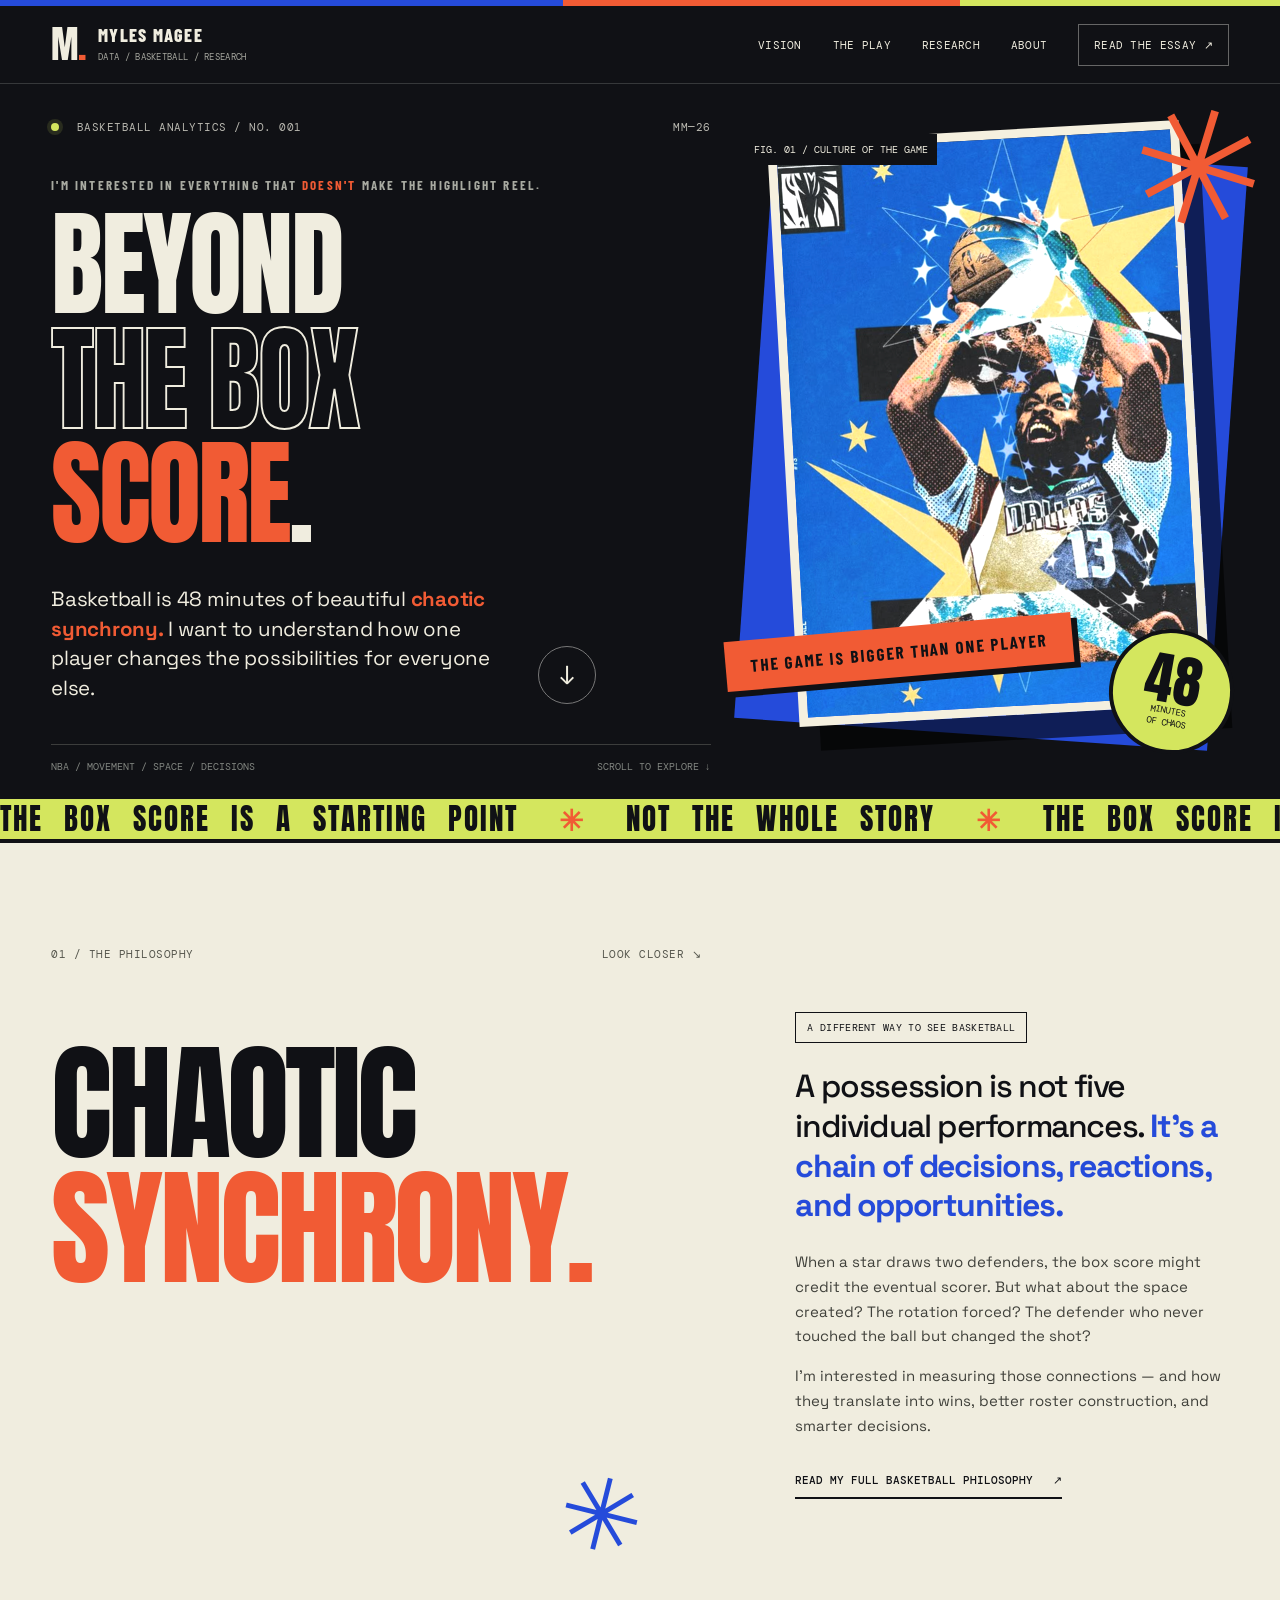
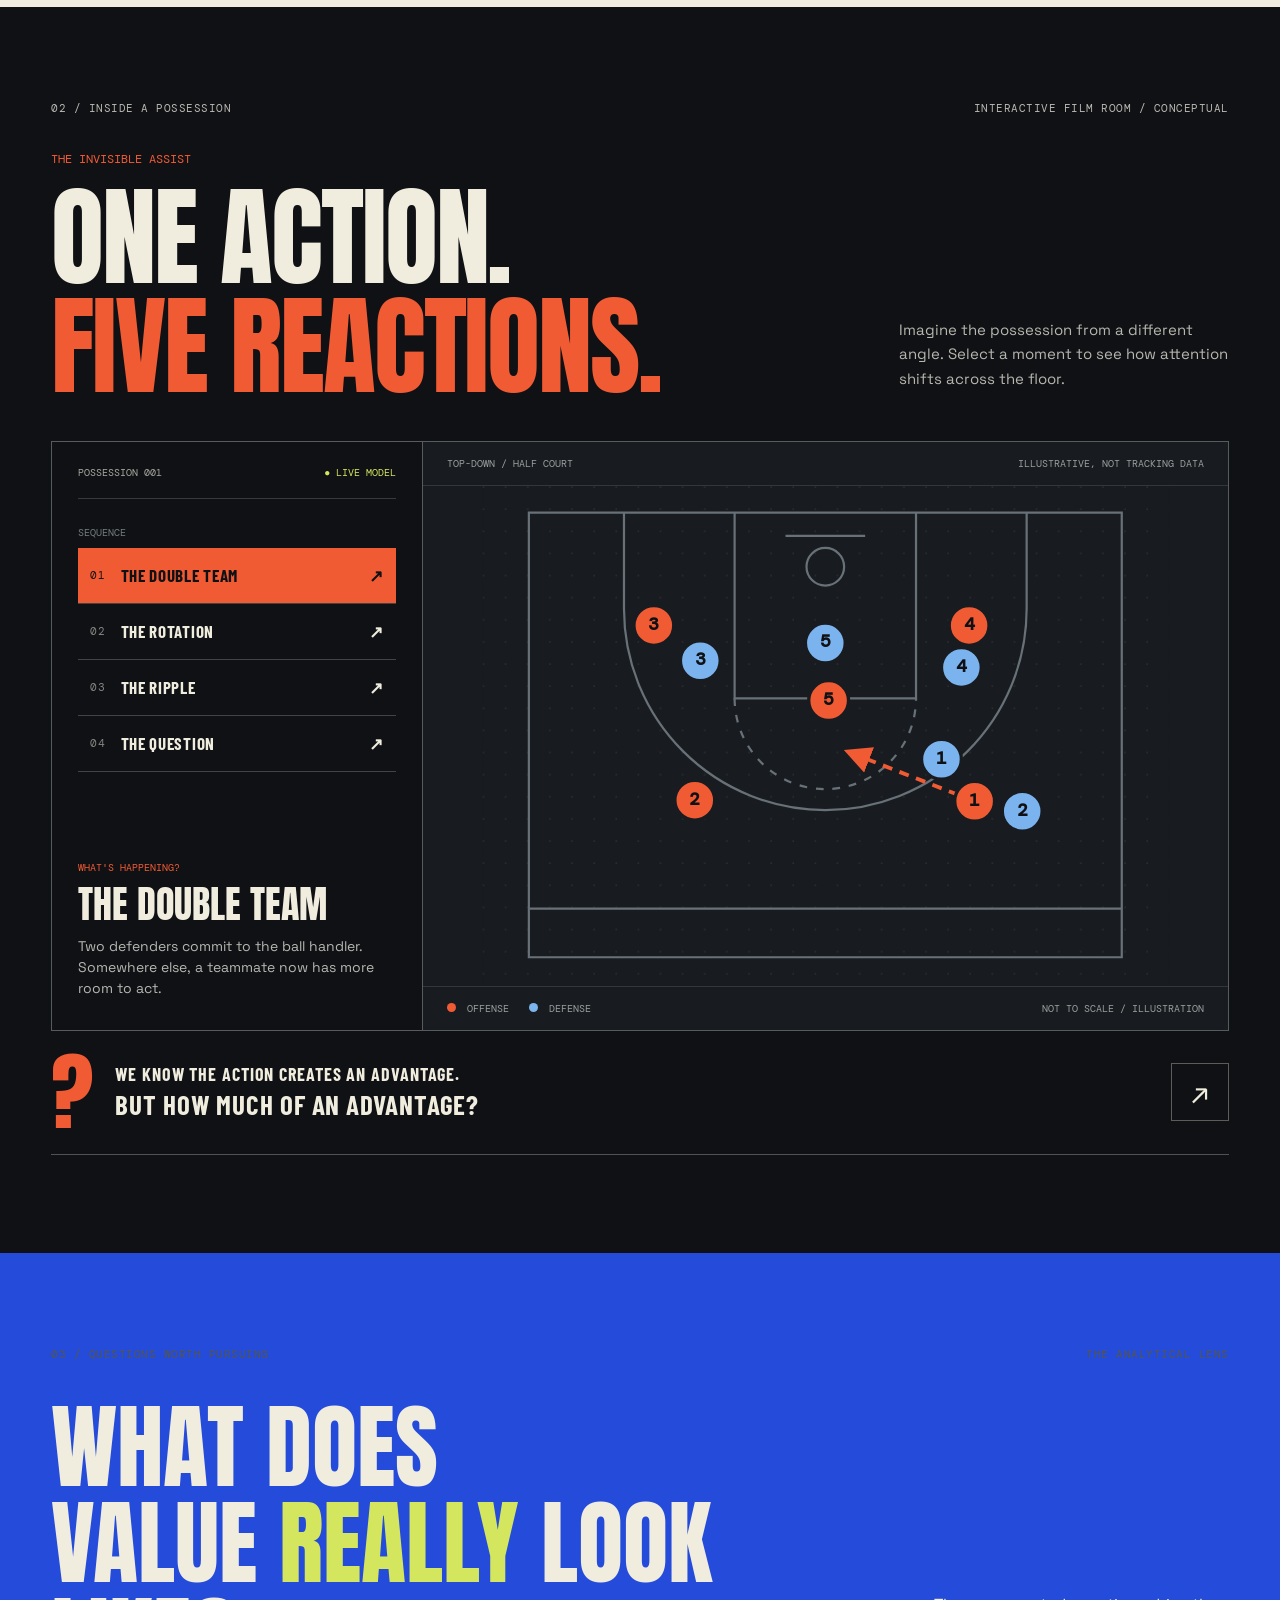
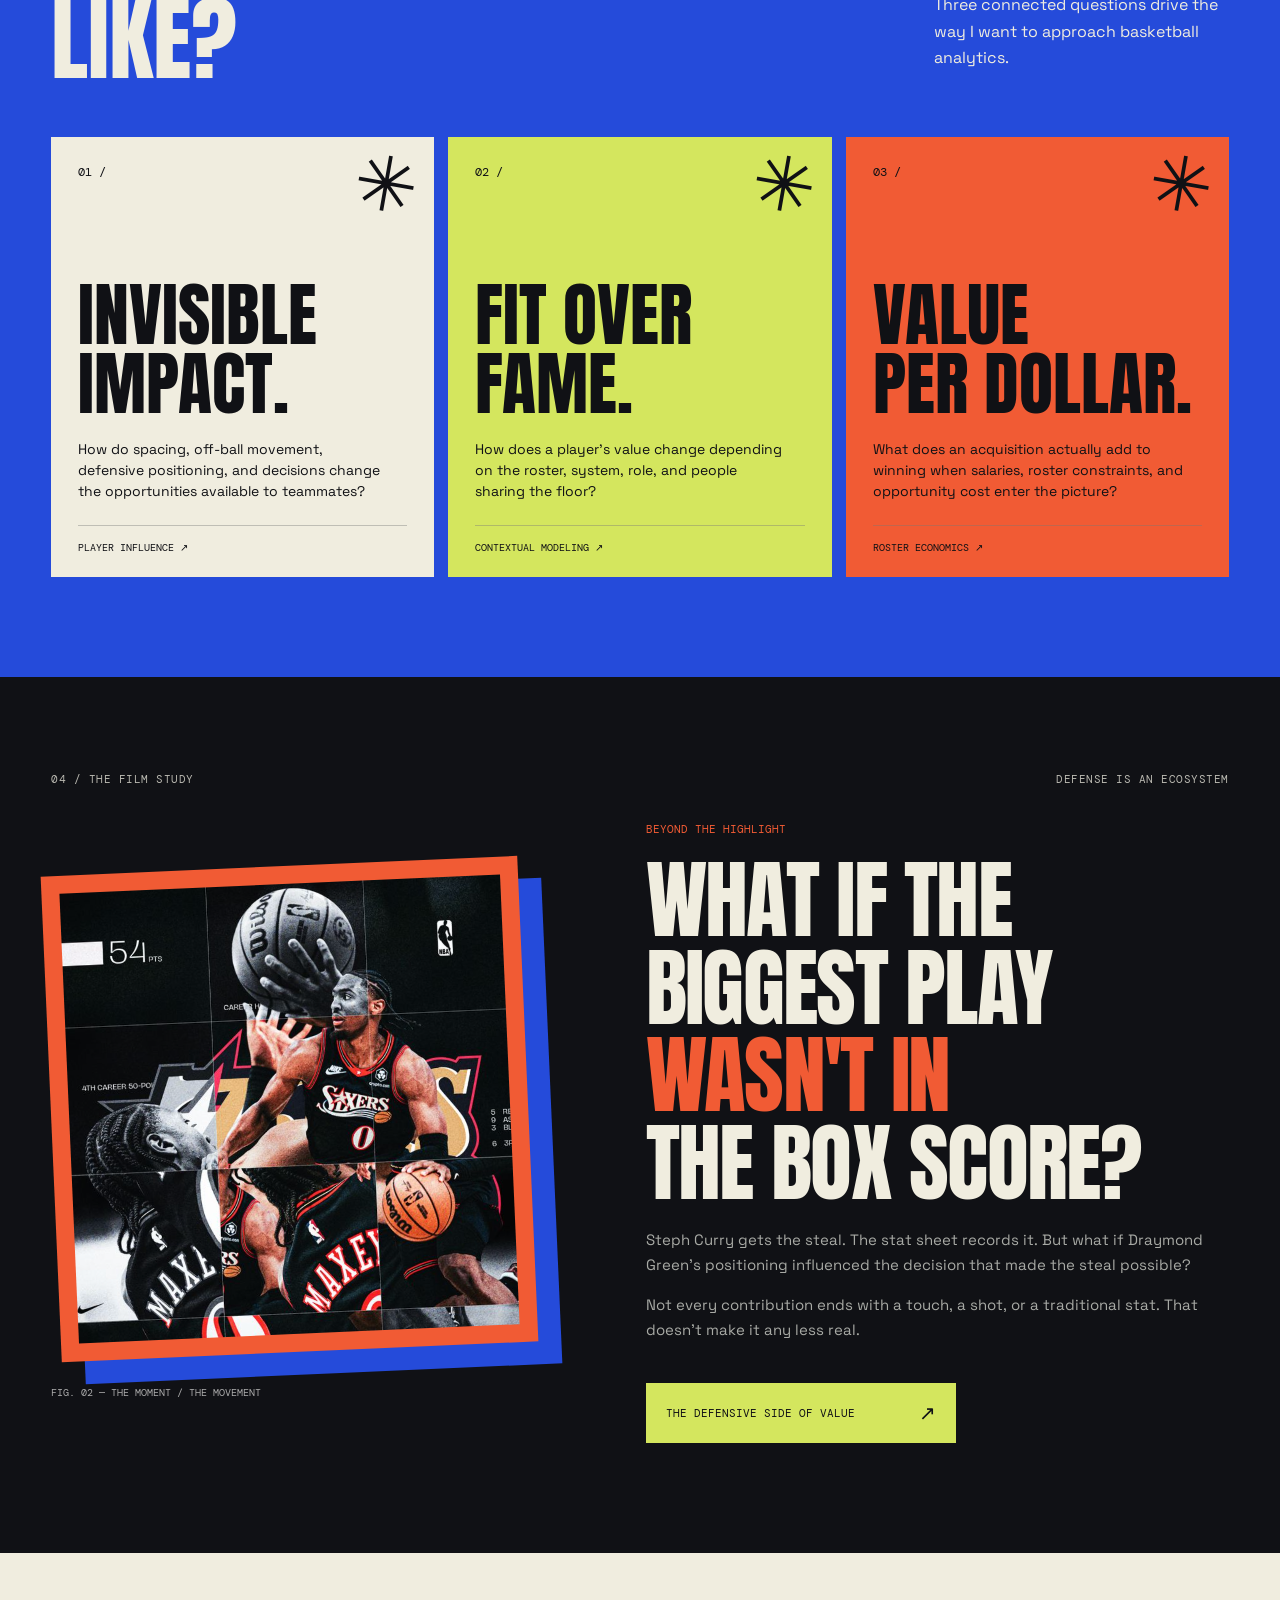
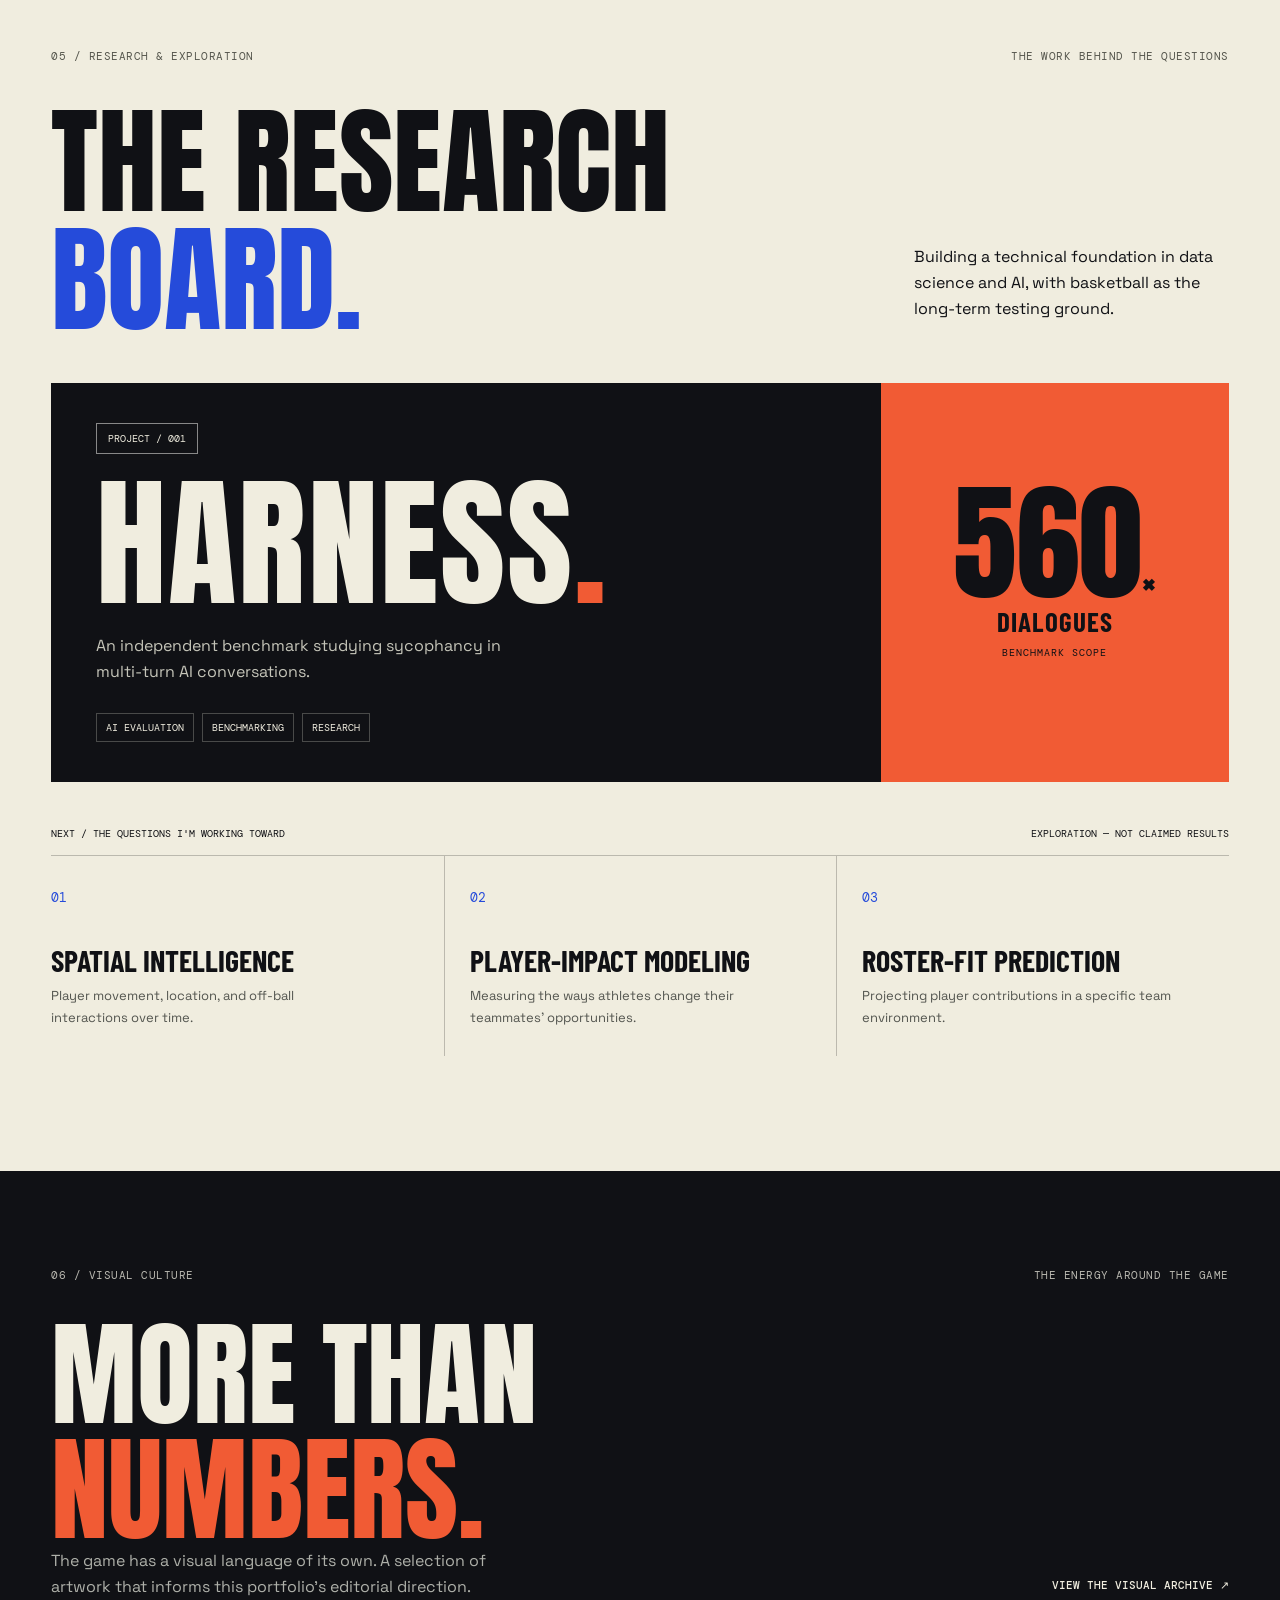
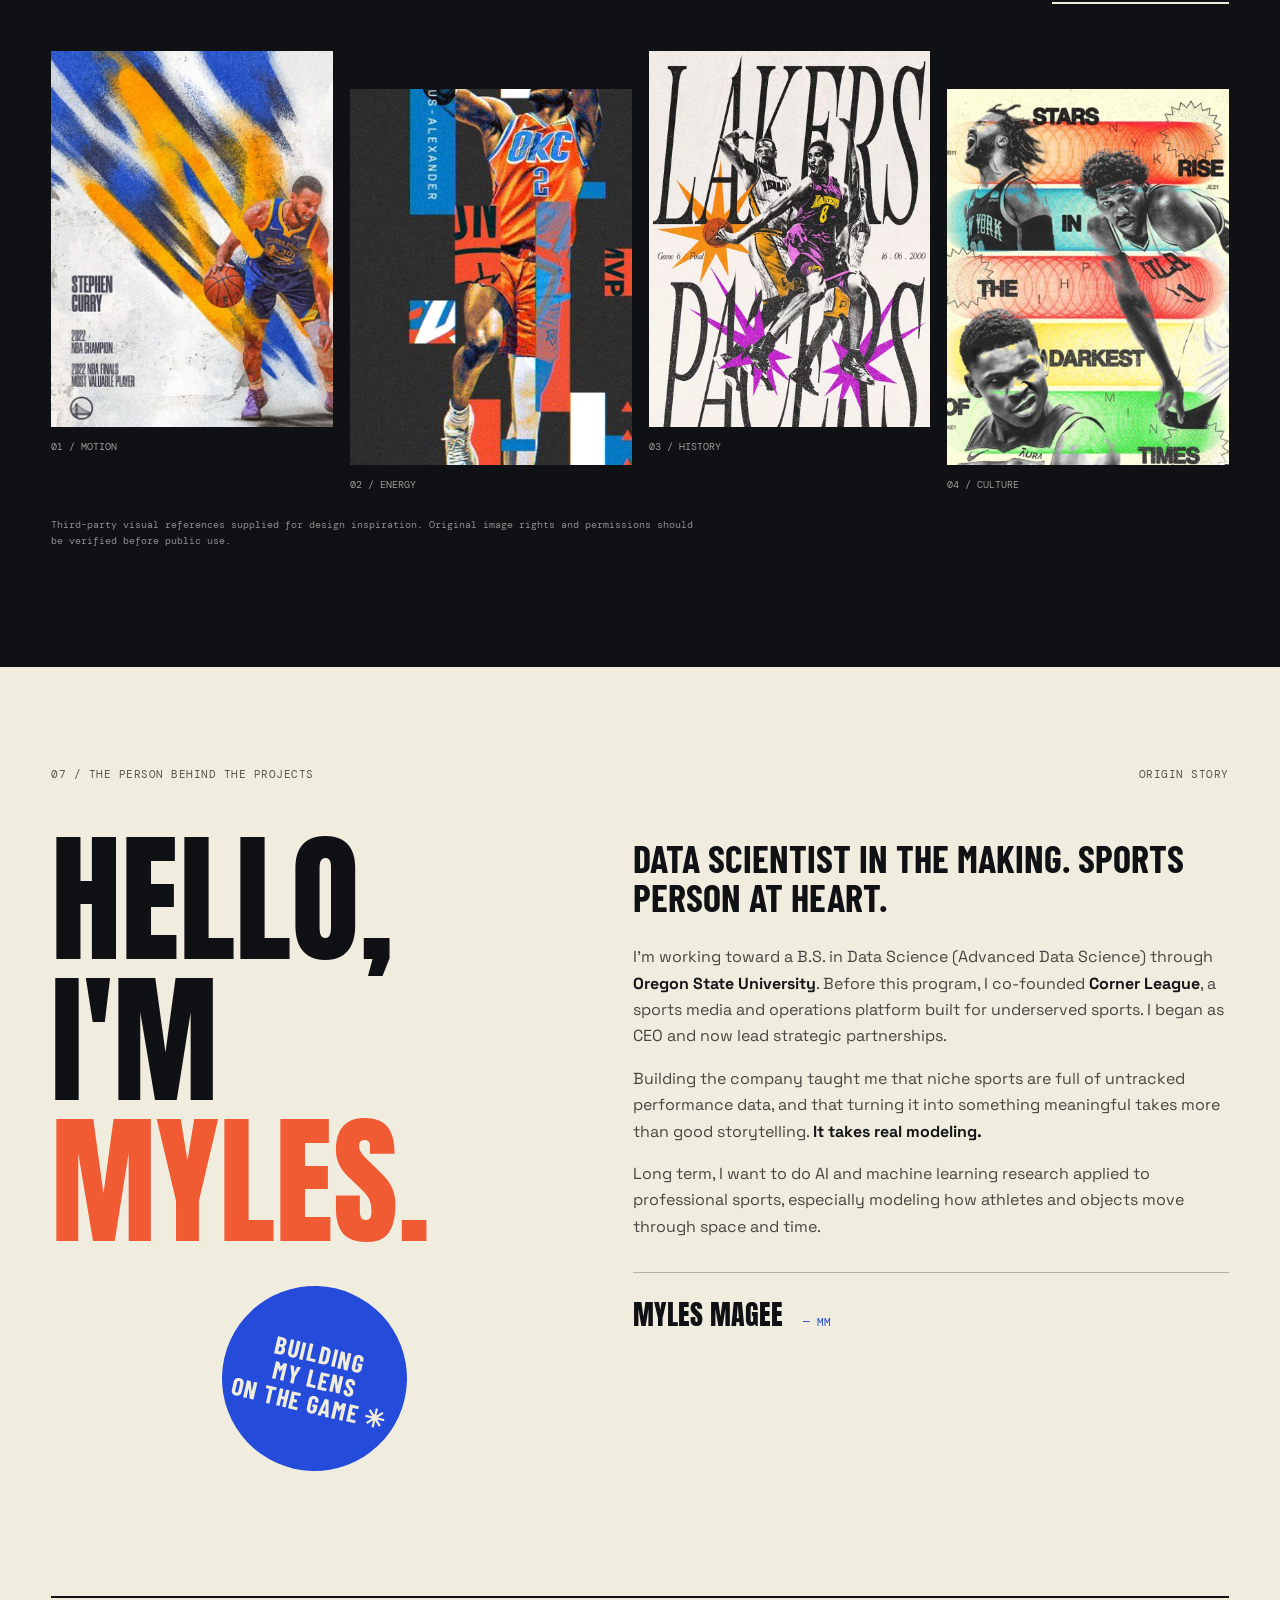
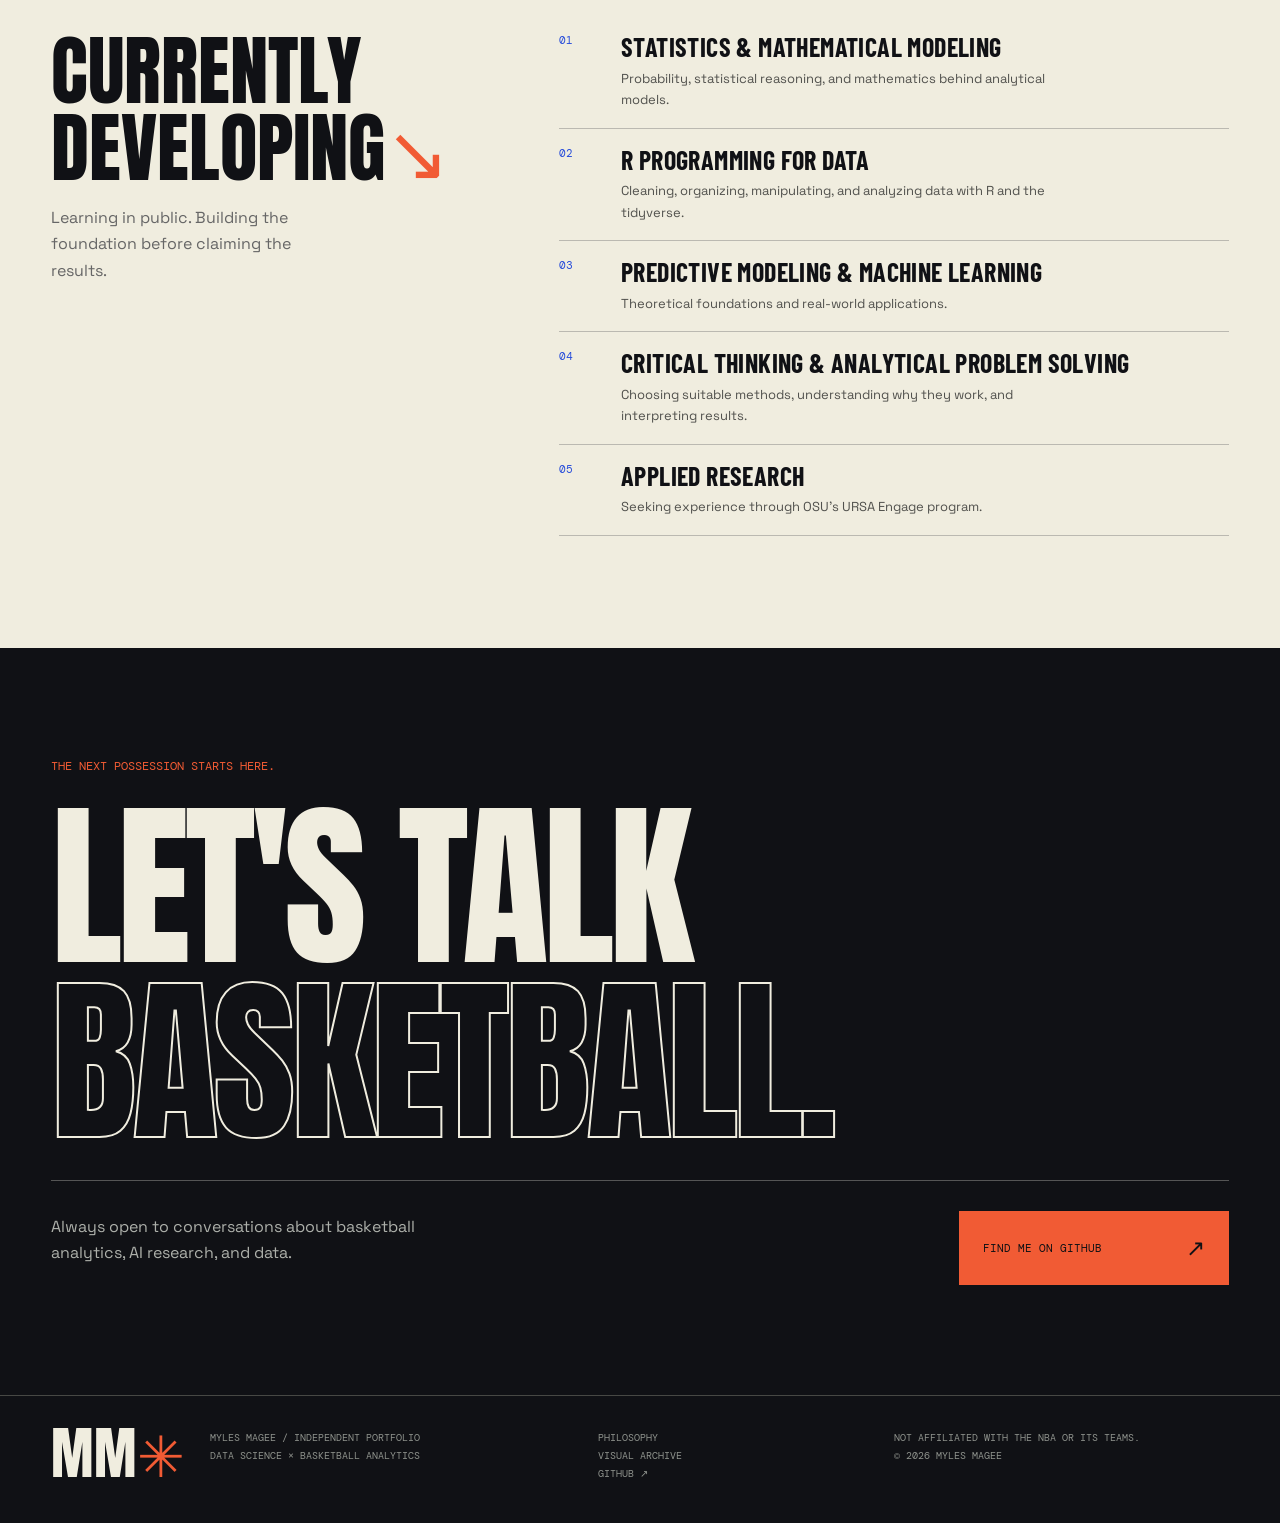
==== index.html @ 2236e8b8 "Launch basketball analytics portfolio" ====
<!doctype html>
<html lang="en">
<head>
  <meta charset="utf-8">
  <meta name="viewport" content="width=device-width,initial-scale=1">
  <meta name="theme-color" content="#101115">
  <meta name="description" content="Myles Magee — data science, basketball analytics, and the invisible value behind the box score. Explore ideas on player influence, spatial modeling, and roster fit.">
  <meta property="og:title" content="Myles Magee | Beyond the Box Score">
  <meta property="og:description" content="48 minutes of beautiful chaotic synchrony. Basketball analytics, AI research, and the value traditional statistics miss.">
  <title>Myles Magee — Beyond the Box Score</title>
  <link rel="icon" href="assets/mark.svg" type="image/svg+xml">
  <link rel="preconnect" href="https://fonts.googleapis.com">
  <link rel="preconnect" href="https://fonts.gstatic.com" crossorigin>
  <link href="https://fonts.googleapis.com/css2?family=Anton&family=Barlow+Condensed:wght@400;500;600;700;800;900&family=DM+Mono:wght@400;500&family=Space+Grotesk:wght@400;500;600;700&display=swap" rel="stylesheet">
  <link rel="stylesheet" href="assets/style.css">
  <script src="assets/site.js" defer></script>
</head>
<body class="page-home">
<a class="skip-link" href="#main">Skip to content</a>
<div class="top-rule"></div>
<header class="site-header" id="top">
  <a class="brand" href="index.html" aria-label="Myles Magee, home"><span class="brand-icon">M<span class="brand-dot">.</span></span><span class="brand-name">MYLES MAGEE<small>DATA / BASKETBALL / RESEARCH</small></span></a>
  <button type="button" class="menu-toggle" aria-label="Open navigation" aria-controls="site-nav" aria-expanded="false"><span></span><span></span></button>
  <nav class="site-nav" id="site-nav" aria-label="Main navigation">
    <a href="#vision">VISION</a><a href="#playbook">THE PLAY</a><a href="#research">RESEARCH</a><a href="#about">ABOUT</a><a class="nav-special" href="philosophy.html">READ THE ESSAY <span aria-hidden="true">↗</span></a>
  </nav>
</header>
<main id="main">
  <section class="hero wrap" aria-labelledby="hero-heading">
    <div class="hero-copy">
      <div class="section-meta hero-meta"><span><span class="pulse-dot"></span> BASKETBALL ANALYTICS / NO. 001</span><span>MM—26</span></div>
      <p class="hero-overline">I'M INTERESTED IN EVERYTHING THAT <strong>DOESN'T</strong> MAKE THE HIGHLIGHT REEL.</p>
      <h1 id="hero-heading"><span>BEYOND</span><span class="outlined">THE BOX</span><span class="color-title">SCORE<span class="heading-dot">.</span></span></h1>
      <div class="hero-bottom"><p>Basketball is 48 minutes of beautiful <em>chaotic synchrony.</em> I want to understand how one player changes the possibilities for everyone else.</p><a class="round-link" href="#vision" aria-label="Explore the philosophy"><span aria-hidden="true">↓</span></a></div>
      <div class="hero-footnote"><span>NBA / MOVEMENT / SPACE / DECISIONS</span><span>SCROLL TO EXPLORE ↓</span></div>
    </div>
    <div class="hero-art" aria-label="Layered, editorial sports imagery">
      <div class="hero-art-back"></div>
      <img class="hero-poster" src="assets/images/mavericks-poster.png" alt="Blue and gold vintage Mavericks basketball artwork featuring a player rising to shoot" fetchpriority="high">
      <div class="hero-image-ribbon">THE GAME IS BIGGER THAN ONE PLAYER</div>
      <div class="hero-art-stamp" aria-hidden="true"><span>48</span><small>MINUTES<br>OF CHAOS</small></div>
      <div class="hero-art-index">FIG. 01 / CULTURE OF THE GAME</div>
    </div>
  </section>
  <div class="marquee" aria-hidden="true"><div class="marquee-inner">THE BOX SCORE IS A STARTING POINT <b>✳</b> NOT THE WHOLE STORY <b>✳</b> THE BOX SCORE IS A STARTING POINT <b>✳</b> NOT THE WHOLE STORY <b>✳</b></div></div>

  <section class="vision-section" id="vision" aria-labelledby="vision-title">
    <div class="wrap vision-grid">
      <div class="vision-lead"><div class="section-meta light-meta"><span>01 / THE PHILOSOPHY</span><span>LOOK CLOSER ↘</span></div>
        <h2 id="vision-title">CHAOTIC<br><span>SYNCHRONY.</span></h2>
        <span class="asterisk" aria-hidden="true">✳</span>
      </div>
      <div class="vision-body"><div class="eyebrow-tag">A DIFFERENT WAY TO SEE BASKETBALL</div>
        <p class="vision-declaration">A possession is not five individual performances. <strong>It's a chain of decisions, reactions, and opportunities.</strong></p>
        <p>When a star draws two defenders, the box score might credit the eventual scorer. But what about the space created? The rotation forced? The defender who never touched the ball but changed the shot?</p>
        <p>I'm interested in measuring those connections — and how they translate into wins, better roster construction, and smarter decisions.</p>
        <a class="text-link" href="philosophy.html">READ MY FULL BASKETBALL PHILOSOPHY <span aria-hidden="true">↗</span></a>
      </div>
    </div>
  </section>

  <section class="lab-section wrap" id="playbook" aria-labelledby="lab-heading">
    <div class="section-meta"><span>02 / INSIDE A POSSESSION</span><span>INTERACTIVE FILM ROOM / CONCEPTUAL</span></div>
    <div class="lab-title-row"><div><div class="small-kicker">THE INVISIBLE ASSIST</div><h2 id="lab-heading">ONE ACTION.<br><span>FIVE REACTIONS.</span></h2></div><p>Imagine the possession from a different angle. Select a moment to see how attention shifts across the floor.</p></div>
    <div class="lab-shell">
      <div class="lab-sidebar">
        <div class="lab-topline"><span>POSSESSION 001</span><span class="live-indicator">● LIVE MODEL</span></div>
        <p class="lab-instruction">SEQUENCE</p>
        <div class="steps" role="group" aria-label="Basketball possession stages">
          <button class="step-button active" type="button" data-step="0" aria-pressed="true"><b>01</b><span>THE DOUBLE TEAM</span><span aria-hidden="true">↗</span></button>
          <button class="step-button" type="button" data-step="1" aria-pressed="false"><b>02</b><span>THE ROTATION</span><span aria-hidden="true">↗</span></button>
          <button class="step-button" type="button" data-step="2" aria-pressed="false"><b>03</b><span>THE RIPPLE</span><span aria-hidden="true">↗</span></button>
          <button class="step-button" type="button" data-step="3" aria-pressed="false"><b>04</b><span>THE QUESTION</span><span aria-hidden="true">↗</span></button>
        </div>
        <div class="lab-readout" aria-live="polite"><small>WHAT'S HAPPENING?</small><h3 id="step-title">THE DOUBLE TEAM</h3><p id="step-description">Two defenders commit to the ball handler. Somewhere else, a teammate now has more room to act.</p></div>
      </div>
      <div class="court-frame"><div class="court-bar"><span>TOP-DOWN / HALF COURT</span><span>ILLUSTRATIVE, NOT TRACKING DATA</span></div>
        <svg id="play-court" viewBox="0 0 620 452" role="img" aria-label="Stylized half-court diagram with five offensive players in orange and five defenders in blue, changing position through the possession">
          <defs><pattern id="courtdots" width="20" height="20" patternUnits="userSpaceOnUse"><circle cx="1" cy="1" r=".7" fill="#7a7b75" opacity=".24"/></pattern><marker id="passarrow" markerWidth="7" markerHeight="7" refX="6" refY="3.5" orient="auto"><path d="M0 0 L7 3.5 L0 7 Z" fill="#f15b34"/></marker></defs>
          <rect x="0" y="0" width="620" height="452" fill="#181c20"/><rect x="0" y="0" width="620" height="452" fill="url(#courtdots)"/>
          <g class="court-lines" fill="none" stroke="#687078" stroke-width="2"><path d="M42 24 H578 V426 H42 Z"/><path d="M228 24 V192 H392 V24"/><path d="M228 192 A82 82 0 0 0 392 192" stroke-dasharray="7 8"/><path d="M128 24 V111 A182 182 0 0 0 492 111 V24"/><circle cx="310" cy="73" r="17"/><path d="M274 45 H346"/><path d="M42 382 H578"/></g>
          <g id="play-paths" fill="none" stroke="#f15b34" stroke-width="3.5" stroke-dasharray="9 7" marker-end="url(#passarrow)"><path id="play-path" d="M445 285 L330 240"/></g>
          <g id="players">
            <g class="player offensive" data-player="o1" transform="translate(445 285)"><circle r="18"/><text>1</text></g>
            <g class="player offensive" data-player="o2" transform="translate(192 284)"><circle r="18"/><text>2</text></g>
            <g class="player offensive" data-player="o3" transform="translate(155 126)"><circle r="18"/><text>3</text></g>
            <g class="player offensive" data-player="o4" transform="translate(440 126)"><circle r="18"/><text>4</text></g>
            <g class="player offensive" data-player="o5" transform="translate(313 194)"><circle r="18"/><text>5</text></g>
            <g class="player defensive" data-player="d1" transform="translate(415 247)"><circle r="18"/><text>1</text></g>
            <g class="player defensive" data-player="d2" transform="translate(488 294)"><circle r="18"/><text>2</text></g>
            <g class="player defensive" data-player="d3" transform="translate(197 158)"><circle r="18"/><text>3</text></g>
            <g class="player defensive" data-player="d4" transform="translate(433 164)"><circle r="18"/><text>4</text></g>
            <g class="player defensive" data-player="d5" transform="translate(310 142)"><circle r="18"/><text>5</text></g>
          </g>
        </svg>
        <div class="court-bottom"><span><i class="legend-offense"></i> OFFENSE</span><span><i class="legend-defense"></i> DEFENSE</span><span class="court-caption">NOT TO SCALE / ILLUSTRATION</span></div>
      </div>
    </div>
    <div class="lab-question"><span class="question-symbol">?</span><p>WE KNOW THE ACTION CREATES AN ADVANTAGE.<br><strong>BUT HOW MUCH OF AN ADVANTAGE?</strong></p><a href="philosophy.html#invisible-assist" aria-label="Read more about the invisible assist">↗</a></div>
  </section>

  <section class="ideas-section" aria-labelledby="ideas-title"><div class="wrap"><div class="section-meta light-meta"><span>03 / QUESTIONS WORTH PURSUING</span><span>THE ANALYTICAL LENS</span></div>
      <div class="ideas-heading"><h2 id="ideas-title">WHAT DOES<br>VALUE <em>REALLY</em> LOOK LIKE?</h2><p>Three connected questions drive the way I want to approach basketball analytics.</p></div>
      <div class="idea-grid">
        <article class="idea-card"><span class="idea-number">01 /</span><div class="idea-star">✳</div><h3>INVISIBLE<br>IMPACT.</h3><p>How do spacing, off-ball movement, defensive positioning, and decisions change the opportunities available to teammates?</p><span class="idea-bottom">PLAYER INFLUENCE ↗</span></article>
        <article class="idea-card"><span class="idea-number">02 /</span><div class="idea-star">✳</div><h3>FIT OVER<br>FAME.</h3><p>How does a player's value change depending on the roster, system, role, and people sharing the floor?</p><span class="idea-bottom">CONTEXTUAL MODELING ↗</span></article>
        <article class="idea-card"><span class="idea-number">03 /</span><div class="idea-star">✳</div><h3>VALUE<br>PER DOLLAR.</h3><p>What does an acquisition actually add to winning when salaries, roster constraints, and opportunity cost enter the picture?</p><span class="idea-bottom">ROSTER ECONOMICS ↗</span></article>
      </div>
    </div>
  </section>

  <section class="feature-section wrap" aria-labelledby="feature-title"><div class="section-meta"><span>04 / THE FILM STUDY</span><span>DEFENSE IS AN ECOSYSTEM</span></div>
    <div class="feature-grid"><div class="feature-art"><div class="feature-img-frame"><img src="assets/images/maxey-collage.png" alt="Graphic sports collage showing a Sixers player across overlapping action frames" loading="lazy"></div><span class="feature-img-caption">FIG. 02 — THE MOMENT / THE MOVEMENT</span></div>
      <div class="feature-copy"><div class="feature-kicker">BEYOND THE HIGHLIGHT</div><h2 id="feature-title">WHAT IF THE<br>BIGGEST PLAY<br><span>WASN'T IN</span><br>THE BOX SCORE?</h2><p>Steph Curry gets the steal. The stat sheet records it. But what if Draymond Green's positioning influenced the decision that made the steal possible?</p><p>Not every contribution ends with a touch, a shot, or a traditional stat. That doesn't make it any less real.</p><a class="button-arrow" href="philosophy.html#defensive-influence">THE DEFENSIVE SIDE OF VALUE <span>↗</span></a></div>
    </div>
  </section>

  <section class="research-section" id="research" aria-labelledby="research-title"><div class="wrap"><div class="section-meta light-meta"><span>05 / RESEARCH & EXPLORATION</span><span>THE WORK BEHIND THE QUESTIONS</span></div>
    <div class="research-head"><h2 id="research-title">THE RESEARCH<br><span>BOARD.</span></h2><p>Building a technical foundation in data science and AI, with basketball as the long-term testing ground.</p></div>
    <article class="research-feature"><div class="research-card-intro"><span class="project-badge">PROJECT / 001</span><h3>HARNESS<span class="big-period">.</span></h3><p>An independent benchmark studying sycophancy in multi-turn AI conversations.</p><div class="research-tags"><span>AI EVALUATION</span><span>BENCHMARKING</span><span>RESEARCH</span></div></div><div class="stat-block"><strong>560<span>×</span></strong><p>DIALOGUES<br><small>BENCHMARK SCOPE</small></p></div></article>
    <div class="research-futures"><div class="futures-head"><span>NEXT / THE QUESTIONS I'M WORKING TOWARD</span><span>EXPLORATION — NOT CLAIMED RESULTS</span></div><div class="future-grid"><div><b>01</b><h3>SPATIAL INTELLIGENCE</h3><p>Player movement, location, and off-ball interactions over time.</p></div><div><b>02</b><h3>PLAYER-IMPACT MODELING</h3><p>Measuring the ways athletes change their teammates' opportunities.</p></div><div><b>03</b><h3>ROSTER-FIT PREDICTION</h3><p>Projecting player contributions in a specific team environment.</p></div></div></div>
  </div></section>

  <section class="culture-section wrap" aria-labelledby="culture-title"><div class="section-meta"><span>06 / VISUAL CULTURE</span><span>THE ENERGY AROUND THE GAME</span></div><div class="culture-heading"><div><h2 id="culture-title">MORE THAN<br><span>NUMBERS.</span></h2><p>The game has a visual language of its own. A selection of artwork that informs this portfolio's editorial direction.</p></div><a class="text-link" href="visuals.html">VIEW THE VISUAL ARCHIVE ↗</a></div>
      <div class="culture-strip"><figure><img src="assets/images/curry-paint.png" alt="Blue and yellow gestural paint basketball art" loading="lazy"><figcaption>01 / MOTION</figcaption></figure><figure><img src="assets/images/shai-geometric.png" alt="Blue and orange geometric basketball artwork with an OKC player" loading="lazy"><figcaption>02 / ENERGY</figcaption></figure><figure><img src="assets/images/lakers-playoffs.png" alt="Layered Lakers playoff imagery with vivid starbursts and bold type" loading="lazy"><figcaption>03 / HISTORY</figcaption></figure><figure><img src="assets/images/stars-rise.png" alt="Basketball editorial collage with three players, neon color strips, and bold type" loading="lazy"><figcaption>04 / CULTURE</figcaption></figure></div>
      <p class="archive-credit">Third-party visual references supplied for design inspiration. Original image rights and permissions should be verified before public use.</p>
  </section>

  <section class="about-section" id="about" aria-labelledby="about-title"><div class="wrap"><div class="section-meta light-meta"><span>07 / THE PERSON BEHIND THE PROJECTS</span><span>ORIGIN STORY</span></div><div class="about-grid"><div class="about-title-block"><h2 id="about-title">HELLO,<br>I'M <span>MYLES.</span></h2><div class="about-sticker">BUILDING<br>MY LENS<br>ON THE GAME ✳</div></div><div class="about-text"><h3>DATA SCIENTIST IN THE MAKING. SPORTS PERSON AT HEART.</h3><p>I'm working toward a B.S. in Data Science (Advanced Data Science) through <strong>Oregon State University</strong>. Before this program, I co-founded <strong>Corner League</strong>, a sports media and operations platform built for underserved sports. I began as CEO and now lead strategic partnerships.</p><p>Building the company taught me that niche sports are full of untracked performance data, and that turning it into something meaningful takes more than good storytelling. <strong>It takes real modeling.</strong></p><p>Long term, I want to do AI and machine learning research applied to professional sports, especially modeling how athletes and objects move through space and time.</p><div class="about-signature">MYLES MAGEE <span>— MM</span></div></div></div>
      <div class="skills-block"><div class="skills-intro"><h3>CURRENTLY<br>DEVELOPING<span>↘</span></h3><p>Learning in public. Building the foundation before claiming the results.</p></div><div class="skills-list"><div><span>01</span><div><h4>STATISTICS & MATHEMATICAL MODELING</h4><p>Probability, statistical reasoning, and mathematics behind analytical models.</p></div></div><div><span>02</span><div><h4>R PROGRAMMING FOR DATA</h4><p>Cleaning, organizing, manipulating, and analyzing data with R and the tidyverse.</p></div></div><div><span>03</span><div><h4>PREDICTIVE MODELING & MACHINE LEARNING</h4><p>Theoretical foundations and real-world applications.</p></div></div><div><span>04</span><div><h4>CRITICAL THINKING & ANALYTICAL PROBLEM SOLVING</h4><p>Choosing suitable methods, understanding why they work, and interpreting results.</p></div></div><div><span>05</span><div><h4>APPLIED RESEARCH</h4><p>Seeking experience through OSU's URSA Engage program.</p></div></div></div></div>
  </div></section>
  <section class="closing-section wrap" aria-labelledby="closing-title"><div class="closing-small">THE NEXT POSSESSION STARTS HERE.</div><h2 id="closing-title">LET'S TALK<br><span>BASKETBALL.</span></h2><div class="closing-row"><p>Always open to conversations about basketball analytics, AI research, and data.</p><a class="closing-cta" href="https://github.com/mylesanalytics" target="_blank" rel="noopener noreferrer">FIND ME ON GITHUB <span aria-hidden="true">↗</span></a></div></section>
</main>
<footer class="site-footer"><div class="wrap footer-grid"><a class="footer-brand" href="#top">MM<span>✳</span></a><div><p>MYLES MAGEE / INDEPENDENT PORTFOLIO</p><p>DATA SCIENCE × BASKETBALL ANALYTICS</p></div><div><a href="philosophy.html">PHILOSOPHY</a><a href="visuals.html">VISUAL ARCHIVE</a><a href="https://github.com/mylesanalytics" target="_blank" rel="noopener noreferrer">GITHUB ↗</a></div><div><p>NOT AFFILIATED WITH THE NBA OR ITS TEAMS.</p><p>© <span data-year>2026</span> MYLES MAGEE</p></div></div></footer>
</body>
</html>
---- assets/style.css ----
:root{--ink:#101115;--paper:#f0eddf;--paper2:#e3e0d3;--orange:#f15b34;--cobalt:#254bda;--lime:#d4e65e;--muted:#aaa99f;--line:#383a3c;--mono:'DM Mono',monospace;--display:'Anton','Impact',sans-serif;--condensed:'Barlow Condensed','Arial Narrow',sans-serif;--body:'Space Grotesk',Arial,sans-serif}
*,*::before,*::after{box-sizing:border-box}html{scroll-behavior:smooth;scroll-padding-top:95px}body{margin:0;background:var(--ink);color:var(--paper);font-family:var(--body);-webkit-font-smoothing:antialiased}::selection{background:var(--orange);color:var(--ink)}a{color:inherit;text-decoration:none}img{max-width:100%;display:block}button{font:inherit}a:focus-visible,button:focus-visible{outline:3px solid var(--lime);outline-offset:5px}p{line-height:1.65}h1,h2,h3,h4,p,figure{margin-top:0}.wrap{max-width:1480px;margin:0 auto;padding-left:clamp(20px,4vw,70px);padding-right:clamp(20px,4vw,70px)}.skip-link{position:absolute;left:15px;top:-100px;background:var(--lime);color:var(--ink);padding:12px;z-index:200}.skip-link:focus{top:12px}.top-rule{height:6px;background:linear-gradient(90deg,var(--cobalt) 0 44%,var(--orange) 44% 75%,var(--lime) 75%)}
.site-header{height:78px;display:flex;align-items:center;justify-content:space-between;padding:0 clamp(20px,4vw,70px);border-bottom:1px solid #36383a;background:var(--ink);position:relative;z-index:50}.brand{display:flex;align-items:center;gap:13px;flex-shrink:0}.brand-icon{font-family:var(--display);font-size:37px;line-height:1;letter-spacing:-1px}.brand-dot{color:var(--orange)}.brand-name{font-family:var(--condensed);font-size:18px;font-weight:800;line-height:1;letter-spacing:1.25px}.brand-name small{display:block;font:9px var(--mono);letter-spacing:.3px;color:#a5a69e;margin-top:7px}.site-nav{display:flex;align-items:center;gap:clamp(13px,2.4vw,36px);font:11px var(--mono);letter-spacing:.3px}.site-nav>a:not(.nav-special){transition:color .2s}.site-nav>a:hover{color:var(--orange)}.site-nav .nav-special{border:1px solid #666;padding:13px 15px;white-space:nowrap}.site-nav .nav-special:hover{background:var(--orange);color:var(--ink);border-color:var(--orange)}.menu-toggle{display:none;background:none;border:0;color:var(--paper);cursor:pointer;padding:10px}.menu-toggle span{display:block;background:currentColor;height:2px;width:25px;margin:5px 0}.section-meta{font:11px var(--mono);color:#b9b8b0;display:flex;align-items:center;justify-content:space-between;gap:15px;letter-spacing:.5px}.light-meta{color:#55564d}.pulse-dot{display:inline-block;width:8px;height:8px;background:var(--lime);border-radius:50%;margin-right:10px;box-shadow:0 0 0 4px #d4e65e20}
.hero{display:grid;grid-template-columns:1.12fr .88fr;min-height:700px;max-height:910px;overflow:hidden}.hero-copy{padding-top:36px;padding-bottom:22px;display:flex;flex-direction:column;position:relative;min-width:0}.hero-meta{padding-bottom:43px}.hero-overline{font:700 13px var(--condensed);letter-spacing:2.2px;color:#a8aaa1;margin-bottom:14px}.hero-overline strong{color:var(--orange)}.hero h1{font:clamp(76px,9.05vw,142px)/.99 var(--display);letter-spacing:-.025em;display:flex;flex-direction:column;margin:0;white-space:nowrap;transform:scaleX(.94);transform-origin:left}.hero h1 .outlined{-webkit-text-stroke:2px var(--paper);color:transparent}.hero h1 .color-title{color:var(--orange)}.heading-dot{color:var(--paper)}.hero-bottom{display:flex;align-items:end;justify-content:space-between;gap:20px;max-width:545px;margin-top:auto;padding-top:34px}.hero-bottom p{font-size:clamp(16px,1.6vw,21px);line-height:1.45;letter-spacing:-.25px;max-width:440px;margin:0}.hero-bottom em{color:var(--orange);font-style:normal;font-weight:700}.round-link{width:58px;height:58px;min-width:58px;border:1px solid #777;display:grid;place-items:center;border-radius:50%;font-size:26px;transition:background .2s,transform .2s}.round-link:hover{background:var(--orange);color:var(--ink);transform:translateY(4px)}.hero-footnote{display:flex;gap:10px;justify-content:space-between;border-top:1px solid #3c3d3c;margin-top:40px;padding-top:15px;font:10px var(--mono);color:#828681}.hero-art{position:relative;margin:34px 0 34px 34px;min-height:600px;isolation:isolate}.hero-art-back{position:absolute;inset:5% 0 4% 2%;background:var(--cobalt);transform:rotate(4deg)}.hero-poster{position:absolute;inset:2% 7% 7% 8%;width:85%;height:91%;object-fit:cover;object-position:center 35%;filter:saturate(1.18) contrast(1.05);border:9px solid #efebdd;transform:rotate(-3.2deg);box-shadow:20px 25px 0 #0009}.hero-art:before{content:'✳';position:absolute;font-size:160px;color:var(--orange);right:-35px;top:-50px;z-index:3;transform:rotate(17deg)}.hero-image-ribbon{position:absolute;z-index:4;background:var(--orange);color:var(--ink);font:700 17px var(--condensed);letter-spacing:2px;padding:15px 25px;bottom:13%;left:-4%;transform:rotate(-5deg);white-space:nowrap;box-shadow:6px 6px 0 #101115}.hero-art-stamp{position:absolute;z-index:5;right:-1%;bottom:1%;width:125px;height:125px;background:var(--lime);border-radius:50%;color:var(--ink);display:flex;flex-direction:column;align-items:center;justify-content:center;transform:rotate(10deg);border:4px solid var(--ink)}.hero-art-stamp span{font:56px/.95 var(--display)}.hero-art-stamp small{font:9px/1.3 var(--mono);text-align:center}.hero-art-index{position:absolute;top:16px;left:0;z-index:6;background:var(--ink);font:10px var(--mono);padding:9px}
.marquee{overflow:hidden;background:var(--lime);color:var(--ink);border-top:4px solid var(--ink);border-bottom:4px solid var(--ink)}.marquee-inner{font:29px/1.4 var(--display);white-space:nowrap;word-spacing:12px;animation:marquee 29s linear infinite;width:max-content;letter-spacing:2px}.marquee-inner b{color:var(--orange);margin:0 20px}@keyframes marquee{to{transform:translateX(-50%)}}
.vision-section{background:var(--paper);color:var(--ink);overflow:hidden}.vision-grid{display:grid;grid-template-columns:1.2fr .8fr;gap:8%;padding-top:104px;padding-bottom:108px}.vision-lead{position:relative}.vision-lead h2{font:clamp(78px,10vw,160px)/.97 var(--display);letter-spacing:-.03em;margin:80px 0 0}.vision-lead h2 span{color:var(--orange)}.asterisk{font-family:serif;font-size:100px;color:var(--cobalt);position:absolute;right:9%;bottom:-75px;transform:rotate(14deg)}.vision-body{padding-top:65px}.eyebrow-tag{font:10px var(--mono);border:1px solid var(--ink);display:inline-block;padding:8px 11px;margin-bottom:24px;letter-spacing:.3px}.vision-declaration{font-size:clamp(22px,2.5vw,37px);line-height:1.24;font-weight:500;letter-spacing:-1.4px;margin-bottom:24px}.vision-declaration strong{color:var(--cobalt)}.vision-body>p:not(.vision-declaration){font-size:15px;color:#40413b;max-width:540px}.text-link{display:inline-flex;gap:20px;align-items:center;font:11px var(--mono);font-weight:500;border-bottom:2px solid currentColor;padding-bottom:10px;margin-top:20px;transition:color .2s}.text-link:hover{color:var(--orange)}
.lab-section{padding-top:94px;padding-bottom:98px}.small-kicker{font:12px var(--mono);color:var(--orange);margin-bottom:16px}.lab-title-row{display:flex;align-items:end;justify-content:space-between;gap:44px;margin-top:36px;margin-bottom:40px}.lab-title-row h2{font:clamp(68px,8.5vw,134px)/1 var(--display);letter-spacing:-.02em;margin:0}.lab-title-row h2 span{color:var(--orange)}.lab-title-row>p{max-width:330px;font-size:15px;color:#b6b7ae;margin-bottom:9px}.lab-shell{display:grid;grid-template-columns:370px 1fr;border:1px solid #565b5c;min-height:570px}.lab-sidebar{padding:24px 26px 28px;display:flex;flex-direction:column}.lab-topline{display:flex;justify-content:space-between;font:10px var(--mono);color:#a8a8a0;border-bottom:1px solid var(--line);padding-bottom:19px}.live-indicator{color:var(--lime)}.lab-instruction{font:10px var(--mono);color:#747c7c;margin:27px 0 9px}.step-button{display:flex;align-items:center;gap:15px;width:100%;padding:17px 12px;text-align:left;background:transparent;border:0;border-bottom:1px solid #414446;cursor:pointer;color:var(--paper);font:700 17px var(--condensed);letter-spacing:.7px}.step-button b{font:11px var(--mono);color:#838782}.step-button span:last-child{margin-left:auto}.step-button.active{background:var(--orange);color:var(--ink)}.step-button.active b{color:var(--ink)}.step-button:hover:not(.active){background:#2c3034}.lab-readout{margin-top:auto;padding-top:26px}.lab-readout small{font:10px var(--mono);color:var(--orange)}.lab-readout h3{font:38px/1.1 var(--display);margin:8px 0 10px}.lab-readout p{font-size:14px;line-height:1.5;color:#b4b7b0;min-height:66px;margin:0}.court-frame{background:#181c20;display:flex;flex-direction:column;border-left:1px solid #565b5c}.court-bar,.court-bottom{font:10px var(--mono);color:#9b9e9d;display:flex;justify-content:space-between;gap:15px;padding:15px 24px}.court-bar{border-bottom:1px solid #30383c}.court-bottom{margin-top:auto;border-top:1px solid #30383c;justify-content:flex-start;gap:20px;align-items:center}.court-caption{margin-left:auto}#play-court{width:100%;height:auto;max-height:500px;flex:1}.player{transition:transform .47s ease}.player circle{stroke:#181c20;stroke-width:3}.player text{font:700 16px var(--mono);text-anchor:middle;dominant-baseline:middle;fill:var(--ink)}.player.offensive circle{fill:var(--orange)}.player.defensive circle{fill:#7bb3ee}.player.defensive text{fill:#101115}.court-bottom i{display:inline-block;width:9px;height:9px;border-radius:50%;margin-right:5px}.legend-offense{background:var(--orange)}.legend-defense{background:#7bb3ee}#play-path{transition:d .3s ease}.lab-question{display:flex;align-items:center;gap:22px;padding:27px 0;border-bottom:1px solid #505356}.question-symbol{font:86px/.8 var(--display);color:var(--orange)}.lab-question p{font:18px/1.35 var(--condensed);font-weight:700;letter-spacing:.9px;margin:0}.lab-question p strong{font-size:27px}.lab-question a{margin-left:auto;font-size:30px;border:1px solid #5d5d58;width:58px;height:58px;display:grid;place-items:center}.lab-question a:hover{background:var(--orange);color:var(--ink)}
.ideas-section{background:var(--cobalt);color:var(--paper);padding:94px 0 100px}.ideas-heading{display:flex;align-items:end;justify-content:space-between;gap:40px;margin:38px 0 50px}.ideas-heading h2{font:clamp(60px,7.3vw,112px)/1.03 var(--display);margin:0}.ideas-heading h2 em{font-style:normal;color:var(--lime)}.ideas-heading>p{max-width:295px;font-size:16px}.idea-grid{display:grid;grid-template-columns:repeat(3,1fr);gap:14px}.idea-card{position:relative;background:var(--paper);color:var(--ink);padding:27px 27px 23px;min-height:440px;display:flex;flex-direction:column;overflow:hidden}.idea-card:nth-child(2){background:var(--lime)}.idea-card:nth-child(3){background:var(--orange)}.idea-number{font:12px var(--mono)}.idea-star{font-size:76px;position:absolute;right:16px;top:10px;line-height:1;transform:rotate(10deg)}.idea-card h3{font:clamp(51px,5.5vw,87px)/.98 var(--display);margin:100px 0 21px}.idea-card p{font-size:14px;line-height:1.5;max-width:310px}.idea-bottom{margin-top:auto;border-top:1px solid #7776;padding-top:15px;font:10px var(--mono)}
.feature-section{padding-top:95px;padding-bottom:110px}.feature-grid{display:grid;grid-template-columns:.9fr 1.1fr;align-items:center;gap:10%;margin-top:36px}.feature-art{position:relative}.feature-img-frame{background:var(--orange);padding:18px;transform:rotate(-2.5deg);box-shadow:23px 23px 0 var(--cobalt)}.feature-img-frame img{width:100%;aspect-ratio:1/1.02;object-fit:cover;object-position:center}.feature-img-caption{display:block;margin-top:34px;color:#aaa;font:10px var(--mono)}.feature-kicker{font:11px var(--mono);color:var(--orange);margin-bottom:20px}.feature-copy h2{font:clamp(59px,6.7vw,108px)/1.02 var(--display);letter-spacing:-.02em;margin:0 0 22px}.feature-copy h2 span{color:var(--orange)}.feature-copy p{font-size:15px;color:#a8aaa5;max-width:560px}.button-arrow{margin-top:26px;display:inline-flex;align-items:center;justify-content:space-between;gap:25px;background:var(--lime);color:var(--ink);padding:17px 20px;font:11px var(--mono);min-width:310px;transition:background .2s}.button-arrow span{font-size:20px}.button-arrow:hover{background:var(--orange)}
.research-section{background:var(--paper);color:var(--ink);padding:96px 0 115px}.research-head{display:flex;justify-content:space-between;align-items:end;gap:40px;margin:40px 0 44px}.research-head h2{font:clamp(78px,9.2vw,145px)/1 var(--display);margin:0}.research-head h2 span{color:var(--cobalt)}.research-head>p{max-width:315px;font-size:16px}.research-feature{background:var(--ink);color:var(--paper);display:grid;grid-template-columns:1fr .42fr;min-height:386px}.research-card-intro{padding:40px 45px}.project-badge{display:inline-block;border:1px solid #888;padding:8px 11px;font:10px var(--mono)}.research-card-intro h3{font:clamp(95px,11vw,175px)/1 var(--display);letter-spacing:.015em;margin:19px 0}.big-period{color:var(--orange)}.research-card-intro p{max-width:430px;color:#c5c5b9;margin-bottom:28px}.research-tags{display:flex;flex-wrap:wrap;gap:8px}.research-tags span{font:10px var(--mono);border:1px solid #494a49;padding:7px 9px}.stat-block{background:var(--orange);color:var(--ink);padding:35px 30px;display:flex;flex-direction:column;justify-content:center;align-items:center;text-align:center}.stat-block strong{font:clamp(90px,10vw,165px)/1 var(--display)}.stat-block strong span{font-size:40px}.stat-block p{font:700 27px/1.1 var(--condensed);letter-spacing:1px}.stat-block small{font:10px var(--mono);display:block;margin-top:10px}.research-futures{margin-top:45px}.futures-head{display:flex;justify-content:space-between;font:10px var(--mono);border-bottom:1px solid #bbb9ae;padding-bottom:15px}.future-grid{display:grid;grid-template-columns:repeat(3,1fr)}.future-grid>div{padding:30px 25px 15px 0}.future-grid>div+div{border-left:1px solid #bcb9ae;padding-left:25px}.future-grid b{font:13px var(--mono);color:var(--cobalt)}.future-grid h3{font:700 30px/1 var(--condensed);margin:38px 0 10px}.future-grid p{font-size:13px;max-width:320px;color:#53554f}
.culture-section{padding-top:97px;padding-bottom:108px}.culture-heading{display:flex;align-items:end;justify-content:space-between;gap:30px;margin:35px 0 35px}.culture-heading h2{font:clamp(80px,9vw,136px)/1 var(--display);margin:0}.culture-heading h2 span{color:var(--orange)}.culture-heading p{max-width:480px;color:#aeb0a9}.culture-heading .text-link{margin-bottom:12px}.culture-strip{display:grid;grid-template-columns:repeat(4,1fr);gap:17px;align-items:start}.culture-strip figure{margin:0}.culture-strip figure:nth-child(even){margin-top:38px}.culture-strip img{width:100%;aspect-ratio:3/4;object-fit:cover;filter:contrast(1.05);transition:transform .3s,filter .3s}.culture-strip img:hover{transform:translateY(-7px);filter:contrast(1.12) saturate(1.1)}.culture-strip figcaption{font:10px var(--mono);margin-top:13px;color:#999c94}.archive-credit{font:10px/1.6 var(--mono);color:#8b8e8a;margin-top:26px;max-width:650px}
.about-section{background:var(--paper);color:var(--ink);padding:100px 0 112px}.about-grid{display:grid;grid-template-columns:.9fr 1.1fr;gap:8%;margin-top:48px}.about-title-block{position:relative}.about-title-block h2{font:clamp(100px,11vw,170px)/1 var(--display);margin:0}.about-title-block h2 span{color:var(--orange)}.about-sticker{display:grid;place-items:center;text-align:center;width:185px;height:185px;background:var(--cobalt);color:var(--paper);border-radius:50%;font:700 25px/1 var(--condensed);letter-spacing:1px;transform:rotate(13deg);margin:35px 0 0 35%}.about-text{padding:10px 0 0;max-width:650px}.about-text h3{font:700 38px/1.03 var(--condensed);margin-bottom:27px}.about-text p{font-size:16px;color:#464742}.about-text strong{color:#151619}.about-signature{font:28px var(--display);margin-top:32px;border-top:1px solid #b3b3ac;padding-top:20px}.about-signature span{font:11px var(--mono);color:var(--cobalt);margin-left:13px}.skills-block{display:grid;grid-template-columns:.75fr 1.25fr;gap:9%;margin-top:125px;padding-top:35px;border-top:2px solid var(--ink)}.skills-intro h3{font:clamp(48px,6vw,88px)/1 var(--display);margin-bottom:18px}.skills-intro h3 span{color:var(--orange)}.skills-intro p{max-width:280px;color:#666}.skills-list>div{display:grid;grid-template-columns:40px 1fr;gap:22px;border-bottom:1px solid #bbb9b1;padding:17px 0}.skills-list>div:first-child{padding-top:0}.skills-list>div>span{font:11px var(--mono);color:var(--cobalt)}.skills-list h4{font:700 26px/1.1 var(--condensed);letter-spacing:.4px;margin:0 0 6px}.skills-list p{font-size:13px;color:#51514d;margin:0;max-width:450px}
.closing-section{padding-top:110px;padding-bottom:110px}.closing-small{font:12px var(--mono);color:var(--orange)}.closing-section h2{font:clamp(100px,14vw,215px)/.98 var(--display);margin:25px 0 30px;letter-spacing:-.03em}.closing-section h2 span{-webkit-text-stroke:2px var(--paper);color:transparent}.closing-row{display:flex;align-items:center;justify-content:space-between;gap:20px;border-top:1px solid #555;padding-top:30px}.closing-row p{max-width:400px;color:#adb0aa;font-size:16px}.closing-cta{display:flex;align-items:center;justify-content:space-between;gap:45px;background:var(--orange);color:var(--ink);font:11px var(--mono);padding:22px 24px;min-width:270px}.closing-cta span{font-size:23px}.closing-cta:hover{background:var(--lime)}.site-footer{border-top:1px solid #474844;padding:33px 0 40px}.footer-grid{display:grid;grid-template-columns:.45fr 1.2fr .9fr 1.1fr;gap:22px;align-items:start}.footer-brand{font:57px/.85 var(--display)}.footer-brand span{color:var(--orange)}.site-footer p,.site-footer a:not(.footer-brand){font:10px/1.8 var(--mono);color:#8e928c;margin:0}.site-footer a:hover{color:var(--orange)}.footer-grid>div:nth-child(3){display:flex;flex-direction:column}
/* Essay page */
.essay-page{background:var(--paper);color:var(--ink)}.essay-page .site-header{background:var(--ink);color:var(--paper)}.essay-hero{background:var(--cobalt);color:var(--paper);overflow:hidden}.essay-hero-content{padding-top:65px;padding-bottom:82px;position:relative}.essay-hero .section-meta{color:#e6e4cf}.essay-eyebrow{font:12px var(--mono);margin:74px 0 22px}.essay-hero h1{font:clamp(79px,11vw,177px)/.95 var(--display);margin:0;max-width:1100px;position:relative;z-index:2}.essay-hero h1 span{color:var(--lime)}.essay-intro{font-size:clamp(18px,2vw,25px);line-height:1.43;max-width:700px;margin:32px 0 0}.essay-hero-sticker{position:absolute;right:7%;top:20%;font:130px/1 var(--display);color:var(--orange);transform:rotate(20deg)}.essay-hero-footer{display:flex;gap:24px;font:11px var(--mono);margin-top:60px}.essay-hero-footer span{border:1px solid #bec3fd;padding:10px 13px}.essay-layout{display:grid;grid-template-columns:250px minmax(0,720px);justify-content:center;gap:7%;padding-top:90px;padding-bottom:125px}.essay-aside{border-top:2px solid var(--ink);padding-top:18px;align-self:start;position:sticky;top:25px}.essay-aside strong{font:12px var(--mono)}.essay-toc{display:flex;flex-direction:column;gap:19px;margin-top:32px}.essay-toc a{font:700 17px var(--condensed);line-height:1.15;letter-spacing:.4px;color:#5a5a55}.essay-toc a span{font:10px var(--mono);color:var(--orange);margin-right:10px}.essay-toc a:hover{color:var(--cobalt)}.essay-aside-foot{border-top:1px solid #c7c6b8;margin-top:35px;padding-top:20px;font:11px/1.6 var(--mono);color:#666}.essay-body{max-width:720px}.essay-body>p{font-size:clamp(17px,1.45vw,20px);line-height:1.83;letter-spacing:-.15px;margin:0 0 25px;color:#252623}.essay-body .lead-paragraph{font-size:clamp(24px,2.65vw,36px);line-height:1.34;font-weight:600;letter-spacing:-.7px;margin-bottom:40px}.essay-chapter{margin-top:78px;scroll-margin-top:90px}.essay-chapter-heading{font:clamp(43px,5.2vw,72px)/1.05 var(--display);margin:0 0 36px;border-top:2px solid var(--ink);padding-top:27px}.essay-chapter-heading .chapter-no{font:13px var(--mono);color:var(--orange);display:block;margin-bottom:16px}.essay-body .essay-chapter p{font-size:clamp(17px,1.45vw,20px);line-height:1.83;letter-spacing:-.15px;color:#252623;margin:0 0 26px}.essay-pullquote{border-left:8px solid var(--orange);padding:3px 0 3px 25px;margin:45px 0;color:var(--cobalt);font:clamp(28px,3vw,43px)/1.3 var(--condensed);font-weight:700}.essay-image{margin:55px 0}.essay-image img{max-height:570px;width:100%;object-fit:contain;background:var(--ink)}.essay-image figcaption{font:10px var(--mono);color:#65675e;margin-top:12px}.essay-outro{margin-top:76px;padding:50px;background:var(--ink);color:var(--paper)}.essay-outro h2{font:56px/1 var(--display)}.essay-outro p{font-size:16px;max-width:560px}.essay-outro a{color:var(--lime);font:12px var(--mono);border-bottom:1px solid currentColor;padding-bottom:5px}.reading-progress{position:fixed;top:0;left:0;height:5px;background:var(--orange);width:0;z-index:100;pointer-events:none}
/* Archive page */
.archive-hero{background:var(--paper);color:var(--ink)}.archive-hero-inner{padding-top:80px;padding-bottom:58px}.archive-hero h1{font:clamp(86px,11.7vw,176px)/1 var(--display);margin:58px 0 25px}.archive-hero h1 span{color:var(--cobalt)}.archive-hero p{font-size:20px;max-width:650px}.archive-notice{background:#d9d8ce;border-left:5px solid var(--orange);padding:19px 22px;font-size:13px;max-width:740px;line-height:1.6}.archive-mosaic{padding-top:70px;padding-bottom:100px}.archive-grid{display:grid;grid-template-columns:repeat(3,minmax(0,1fr));gap:28px;align-items:start}.archive-grid figure{margin:0}.archive-grid figure:nth-child(3n + 2){padding-top:70px}.archive-grid img{width:100%;height:480px;object-fit:contain;background:#1c2026;border:8px solid #1c2026}.archive-grid figcaption{font:11px var(--mono);padding-top:13px;color:#abaaa0}.archive-return{padding-bottom:90px}.archive-return a{font:16px var(--mono);border-bottom:2px solid var(--orange);padding-bottom:7px}
@media (max-width:1200px){.hero{min-height:640px}.hero h1{font-size:clamp(68px,8.4vw,118px)}.hero-art{min-height:540px;margin-left:8px}.lab-shell{grid-template-columns:305px 1fr}.feature-copy h2{font-size:clamp(55px,6.3vw,92px)}.idea-card{min-height:395px}.idea-card h3{font-size:clamp(49px,5.6vw,76px)}}
@media (max-width:950px){.site-header{height:72px}.menu-toggle{display:block}.site-nav{position:absolute;left:0;right:0;top:100%;background:var(--ink);padding:28px;display:none;flex-direction:column;align-items:stretch;gap:23px;border-bottom:2px solid var(--orange)}.site-nav.open{display:flex}.hero{max-height:none;min-height:0;grid-template-columns:1fr}.hero-copy{padding-top:29px}.hero h1{font-size:clamp(78px,13vw,150px)}.hero-meta{padding-bottom:25px}.hero-bottom{margin-top:35px;max-width:680px}.hero-art{margin:22px auto 70px;width:min(80vw,550px);height:650px;min-height:0}.hero-art:before{right:-50px}.vision-grid{grid-template-columns:1fr;gap:30px}.vision-lead h2{margin-top:35px;font-size:clamp(77px,11vw,130px)}.vision-body{padding-top:10px}.asterisk{right:4%;bottom:-20px}.lab-title-row h2{font-size:clamp(68px,10vw,115px)}.lab-shell{grid-template-columns:1fr}.lab-sidebar{border-bottom:1px solid #555}.steps{display:grid;grid-template-columns:repeat(2,1fr);gap:10px}.step-button{border:1px solid #404446}.lab-readout{margin-top:25px}.lab-readout p{min-height:0}.court-frame{border-left:0}.ideas-heading,.research-head,.culture-heading{align-items:start;flex-direction:column}.idea-grid{gap:9px}.idea-card{padding:20px;min-height:380px}.idea-card h3{font-size:clamp(45px,5.5vw,68px)}.feature-grid{gap:6%}.feature-copy h2{font-size:clamp(49px,6vw,75px)}.about-grid{gap:5%}.about-title-block h2{font-size:clamp(85px,11vw,140px)}.skills-block{gap:5%}.essay-layout{grid-template-columns:180px minmax(0,1fr);gap:4%}.archive-grid img{height:385px}}
@media (max-width:670px){.wrap{padding-left:20px;padding-right:20px}.brand-name{font-size:16px}.hero h1{font-size:clamp(66px,14.9vw,112px)}.hero-overline{font-size:11px}.hero-art{width:80vw;height:510px;margin-bottom:55px}.hero-art-stamp{height:88px;width:88px}.hero-art-stamp span{font-size:38px}.hero-art-stamp small{font-size:7px}.hero-image-ribbon{font-size:12px;padding:11px 15px}.hero-art:before{font-size:105px;right:-25px}.hero-footnote{font-size:8px}.hero-bottom p{font-size:16px}.marquee-inner{font-size:22px}.vision-grid{padding-top:68px;padding-bottom:79px}.vision-lead h2{font-size:clamp(66px,13.3vw,95px)}.vision-declaration{font-size:25px}.asterisk{font-size:70px;bottom:-14px}.lab-section,.feature-section,.culture-section{padding-top:75px;padding-bottom:80px}.lab-title-row{flex-direction:column;align-items:start;gap:16px}.lab-title-row h2{font-size:clamp(51px,11.5vw,83px)}.lab-title-row>p{max-width:100%}.steps{grid-template-columns:1fr 1fr;gap:6px}.step-button{font-size:14px;gap:8px;padding:12px 7px}.step-button b{font-size:9px}.lab-sidebar{padding:18px}.lab-readout h3{font-size:31px}.court-bar,.court-bottom{font-size:8px;padding:13px;gap:9px}.court-caption{display:none}.lab-question p{font-size:14px}.lab-question p strong{font-size:18px}.lab-question a{width:43px;height:43px;min-width:43px}.question-symbol{font-size:62px}.ideas-section,.research-section,.about-section{padding:74px 0 80px}.ideas-heading h2,.research-head h2,.culture-heading h2{font-size:clamp(63px,12.5vw,102px)}.idea-grid{grid-template-columns:1fr;gap:13px}.idea-card{min-height:330px}.idea-card h3{font-size:73px;margin:60px 0 20px}.feature-grid{grid-template-columns:1fr;gap:65px}.feature-art{max-width:520px;margin:0 20px 0 0}.feature-copy h2{font-size:clamp(57px,11.5vw,82px)}.research-feature{grid-template-columns:1fr}.research-card-intro{padding:30px 24px}.research-card-intro h3{font-size:clamp(85px,18vw,135px)}.stat-block{padding:20px;flex-direction:row;gap:30px}.stat-block strong{font-size:95px}.stat-block p{font-size:19px;margin:0}.future-grid{grid-template-columns:1fr}.future-grid>div,.future-grid>div+div{border-left:0;border-bottom:1px solid #bcb9ae;padding:18px 0}.future-grid h3{margin:10px 0}.futures-head span:last-child{display:none}.culture-heading{margin-top:30px}.culture-strip{grid-template-columns:1fr 1fr;gap:13px}.culture-strip figure:nth-child(even){margin-top:25px}.culture-strip img{aspect-ratio:3/4}.about-grid{grid-template-columns:1fr;gap:32px}.about-title-block h2{font-size:clamp(99px,20vw,160px)}.about-sticker{width:140px;height:140px;font-size:20px;margin:20px 0 0 auto}.about-text h3{font-size:32px}.skills-block{grid-template-columns:1fr;margin-top:85px;gap:32px}.skills-intro h3{font-size:64px}.closing-section{padding-top:83px;padding-bottom:80px}.closing-section h2{font-size:clamp(76px,16vw,130px)}.closing-row{flex-direction:column;align-items:start}.footer-grid{grid-template-columns:1fr 1fr;gap:26px}.footer-brand{font-size:48px}.essay-hero-content{padding-top:35px;padding-bottom:50px}.essay-hero h1{font-size:clamp(64px,12.2vw,110px)}.essay-eyebrow{margin-top:50px}.essay-hero-sticker{font-size:70px;right:3%;top:17%}.essay-hero-footer{flex-wrap:wrap;margin-top:35px}.essay-layout{display:block;padding-top:40px;padding-bottom:80px}.essay-aside{position:static;margin-bottom:50px}.essay-toc{display:grid;grid-template-columns:1fr 1fr}.essay-body .essay-chapter p,.essay-body>p{font-size:17px}.essay-chapter-heading{font-size:52px}.essay-outro{padding:25px}.essay-outro h2{font-size:43px}.archive-hero-inner{padding-top:45px}.archive-hero h1{font-size:clamp(65px,13vw,100px);margin-top:45px}.archive-grid{grid-template-columns:1fr 1fr;gap:14px}.archive-grid img{height:330px;border-width:5px}.archive-grid figure:nth-child(3n + 2){padding-top:0}.archive-grid figure:nth-child(even){padding-top:30px}.archive-mosaic{padding-top:40px}}
@media (max-width:410px){.hero h1{font-size:14vw}.hero-art{height:410px}.hero-poster{border-width:5px}.hero-art-index{font-size:7px}.brand-name small{font-size:8px}.idea-card h3{font-size:62px}.archive-grid img{height:260px}}
@media (prefers-reduced-motion:reduce){html{scroll-behavior:auto}.marquee-inner{animation:none}.player,.culture-strip img,.round-link{transition:none}}
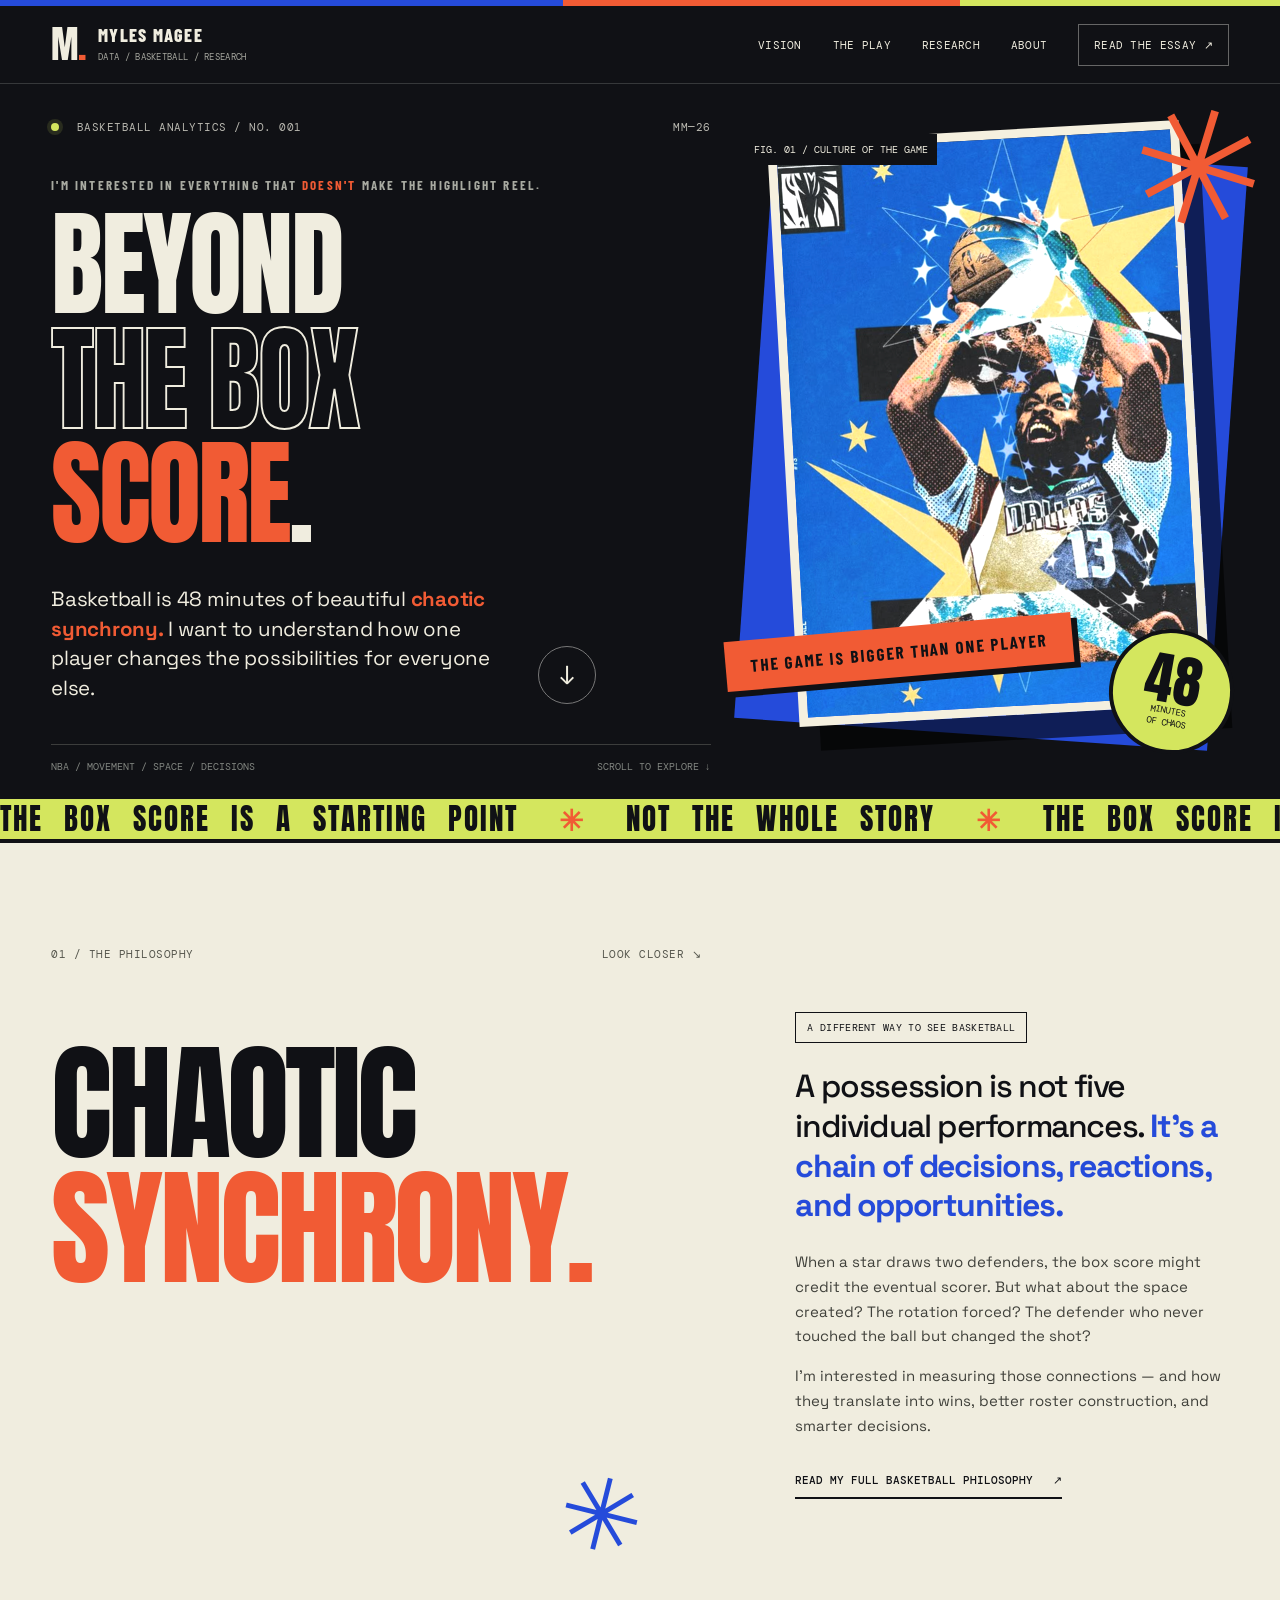
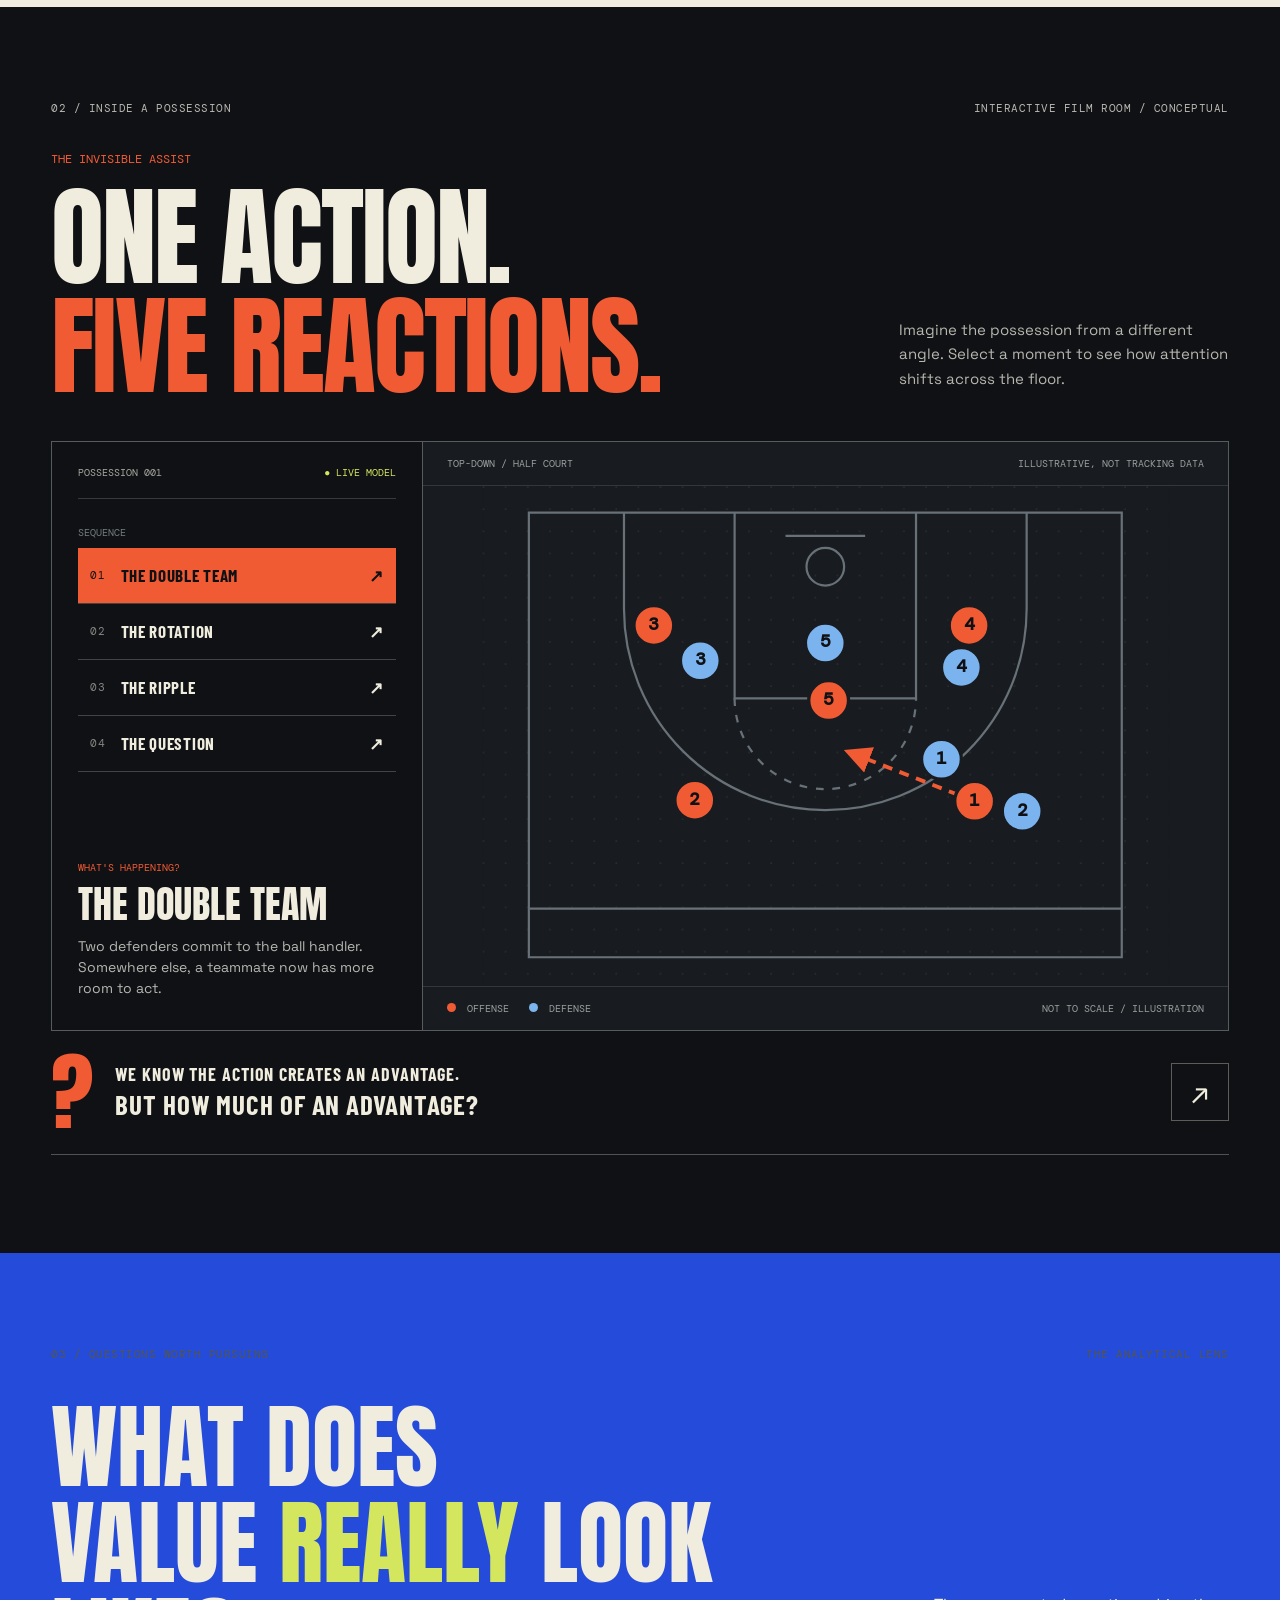
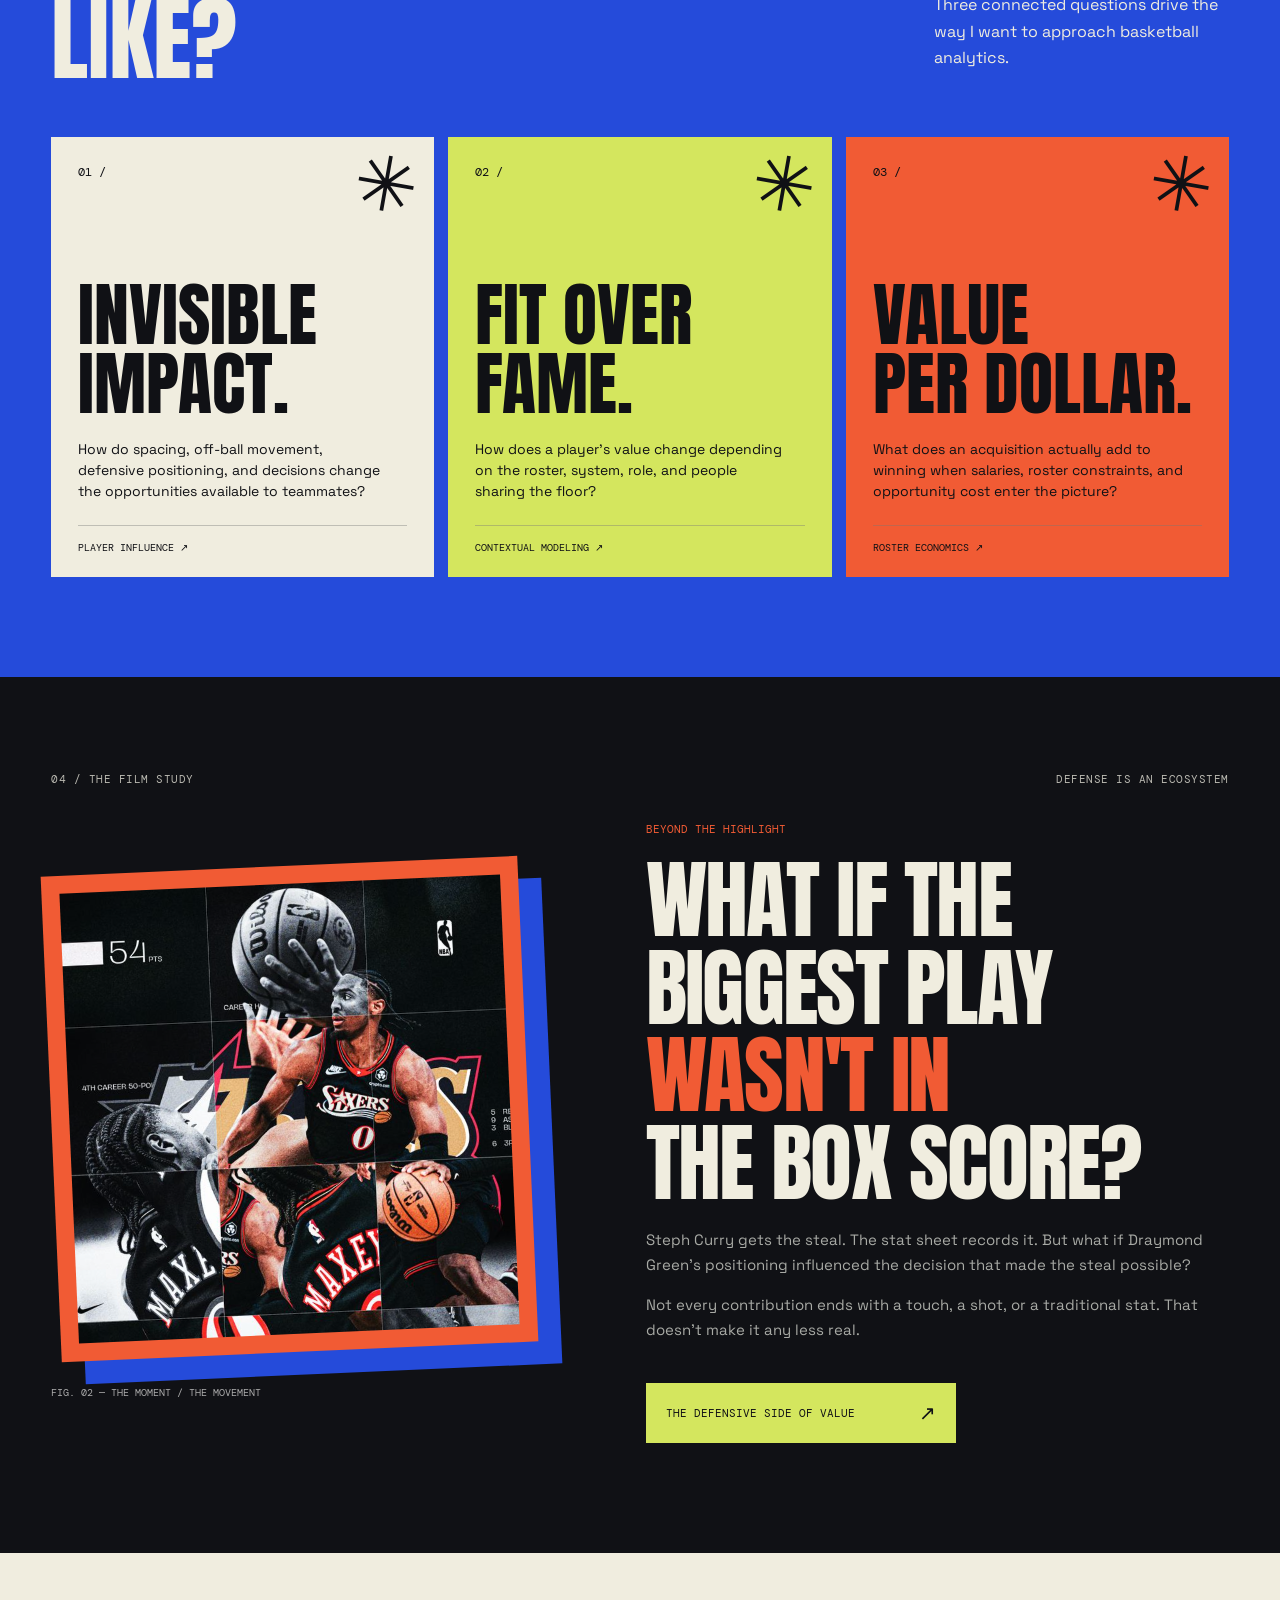
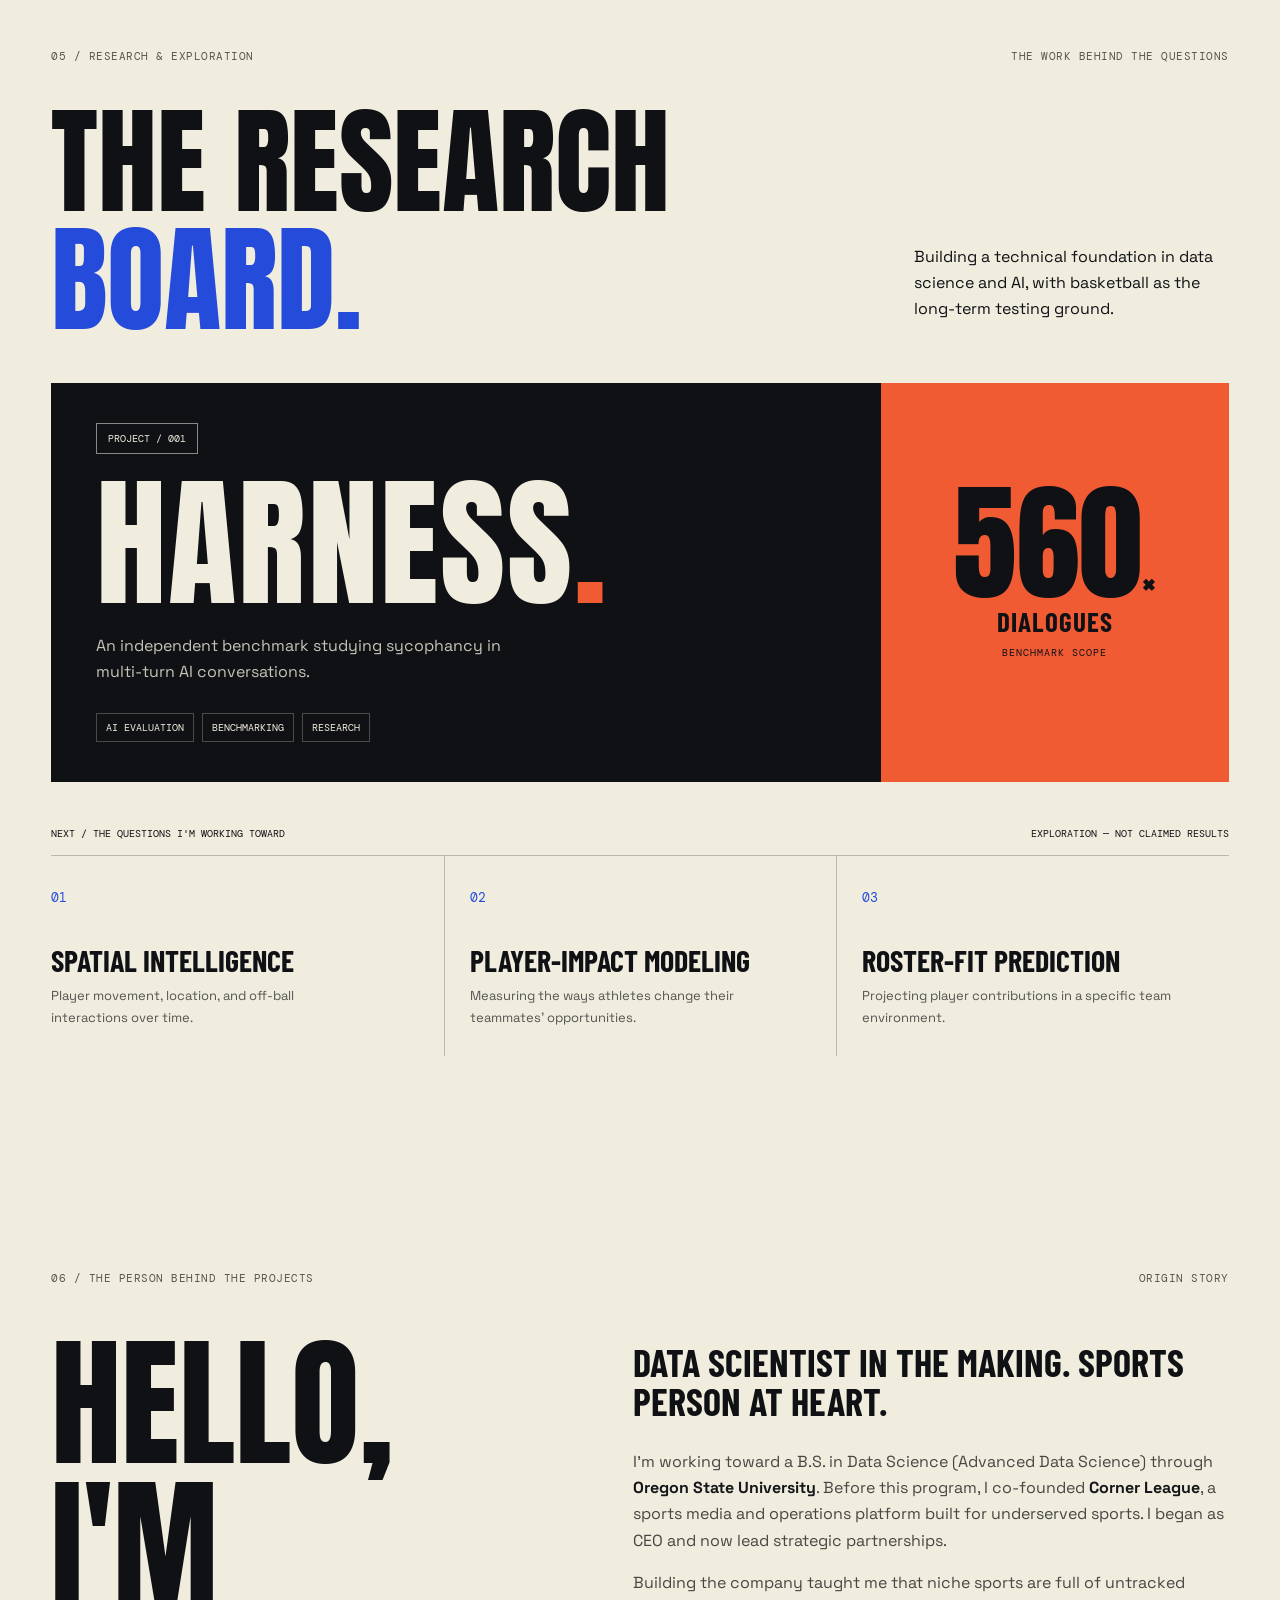
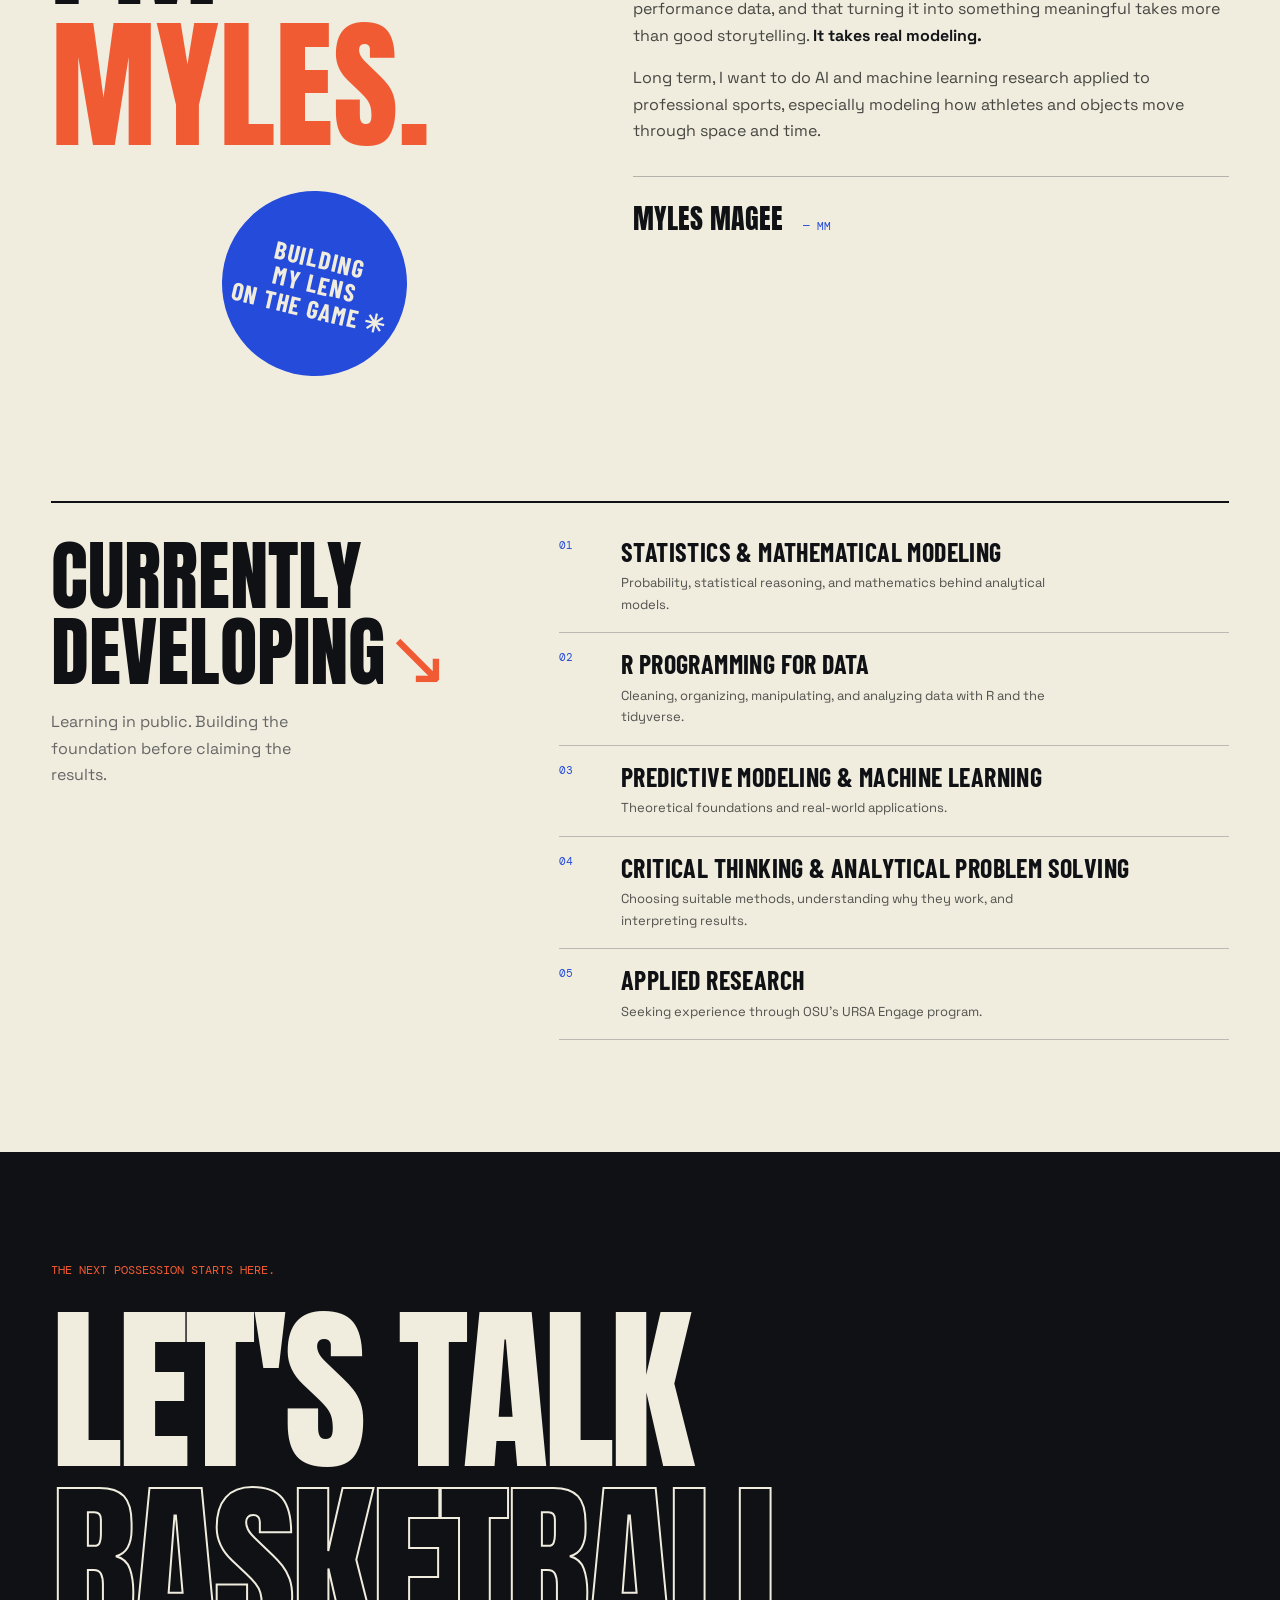
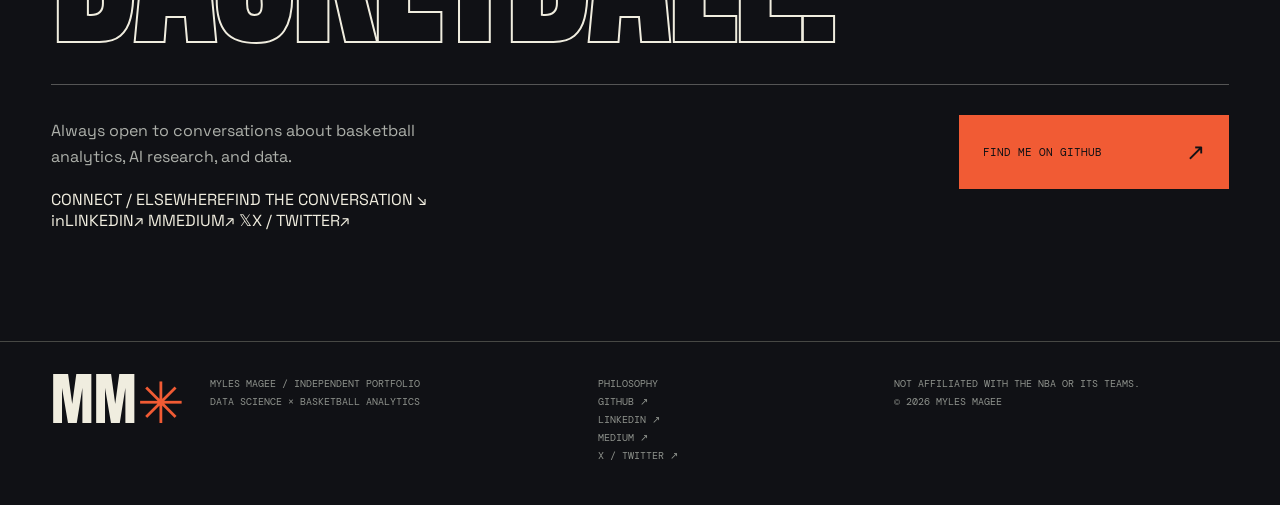
==== commit b055048a: "Update index.html" ====
--- a/index.html
+++ b/index.html
@@ -121,16 +121,20 @@
     <div class="research-futures"><div class="futures-head"><span>NEXT / THE QUESTIONS I'M WORKING TOWARD</span><span>EXPLORATION — NOT CLAIMED RESULTS</span></div><div class="future-grid"><div><b>01</b><h3>SPATIAL INTELLIGENCE</h3><p>Player movement, location, and off-ball interactions over time.</p></div><div><b>02</b><h3>PLAYER-IMPACT MODELING</h3><p>Measuring the ways athletes change their teammates' opportunities.</p></div><div><b>03</b><h3>ROSTER-FIT PREDICTION</h3><p>Projecting player contributions in a specific team environment.</p></div></div></div>
   </div></section>
 
-  <section class="culture-section wrap" aria-labelledby="culture-title"><div class="section-meta"><span>06 / VISUAL CULTURE</span><span>THE ENERGY AROUND THE GAME</span></div><div class="culture-heading"><div><h2 id="culture-title">MORE THAN<br><span>NUMBERS.</span></h2><p>The game has a visual language of its own. A selection of artwork that informs this portfolio's editorial direction.</p></div><a class="text-link" href="visuals.html">VIEW THE VISUAL ARCHIVE ↗</a></div>
-      <div class="culture-strip"><figure><img src="assets/images/curry-paint.png" alt="Blue and yellow gestural paint basketball art" loading="lazy"><figcaption>01 / MOTION</figcaption></figure><figure><img src="assets/images/shai-geometric.png" alt="Blue and orange geometric basketball artwork with an OKC player" loading="lazy"><figcaption>02 / ENERGY</figcaption></figure><figure><img src="assets/images/lakers-playoffs.png" alt="Layered Lakers playoff imagery with vivid starbursts and bold type" loading="lazy"><figcaption>03 / HISTORY</figcaption></figure><figure><img src="assets/images/stars-rise.png" alt="Basketball editorial collage with three players, neon color strips, and bold type" loading="lazy"><figcaption>04 / CULTURE</figcaption></figure></div>
-      <p class="archive-credit">Third-party visual references supplied for design inspiration. Original image rights and permissions should be verified before public use.</p>
-  </section>
-
-  <section class="about-section" id="about" aria-labelledby="about-title"><div class="wrap"><div class="section-meta light-meta"><span>07 / THE PERSON BEHIND THE PROJECTS</span><span>ORIGIN STORY</span></div><div class="about-grid"><div class="about-title-block"><h2 id="about-title">HELLO,<br>I'M <span>MYLES.</span></h2><div class="about-sticker">BUILDING<br>MY LENS<br>ON THE GAME ✳</div></div><div class="about-text"><h3>DATA SCIENTIST IN THE MAKING. SPORTS PERSON AT HEART.</h3><p>I'm working toward a B.S. in Data Science (Advanced Data Science) through <strong>Oregon State University</strong>. Before this program, I co-founded <strong>Corner League</strong>, a sports media and operations platform built for underserved sports. I began as CEO and now lead strategic partnerships.</p><p>Building the company taught me that niche sports are full of untracked performance data, and that turning it into something meaningful takes more than good storytelling. <strong>It takes real modeling.</strong></p><p>Long term, I want to do AI and machine learning research applied to professional sports, especially modeling how athletes and objects move through space and time.</p><div class="about-signature">MYLES MAGEE <span>— MM</span></div></div></div>
+  <section class="about-section" id="about" aria-labelledby="about-title"><div class="wrap"><div class="section-meta light-meta"><span>06 / THE PERSON BEHIND THE PROJECTS</span><span>ORIGIN STORY</span></div><div class="about-grid"><div class="about-title-block"><h2 id="about-title">HELLO,<br>I'M <span>MYLES.</span></h2><div class="about-sticker">BUILDING<br>MY LENS<br>ON THE GAME ✳</div></div><div class="about-text"><h3>DATA SCIENTIST IN THE MAKING. SPORTS PERSON AT HEART.</h3><p>I'm working toward a B.S. in Data Science (Advanced Data Science) through <strong>Oregon State University</strong>. Before this program, I co-founded <strong>Corner League</strong>, a sports media and operations platform built for underserved sports. I began as CEO and now lead strategic partnerships.</p><p>Building the company taught me that niche sports are full of untracked performance data, and that turning it into something meaningful takes more than good storytelling. <strong>It takes real modeling.</strong></p><p>Long term, I want to do AI and machine learning research applied to professional sports, especially modeling how athletes and objects move through space and time.</p><div class="about-signature">MYLES MAGEE <span>— MM</span></div></div></div>
       <div class="skills-block"><div class="skills-intro"><h3>CURRENTLY<br>DEVELOPING<span>↘</span></h3><p>Learning in public. Building the foundation before claiming the results.</p></div><div class="skills-list"><div><span>01</span><div><h4>STATISTICS & MATHEMATICAL MODELING</h4><p>Probability, statistical reasoning, and mathematics behind analytical models.</p></div></div><div><span>02</span><div><h4>R PROGRAMMING FOR DATA</h4><p>Cleaning, organizing, manipulating, and analyzing data with R and the tidyverse.</p></div></div><div><span>03</span><div><h4>PREDICTIVE MODELING & MACHINE LEARNING</h4><p>Theoretical foundations and real-world applications.</p></div></div><div><span>04</span><div><h4>CRITICAL THINKING & ANALYTICAL PROBLEM SOLVING</h4><p>Choosing suitable methods, understanding why they work, and interpreting results.</p></div></div><div><span>05</span><div><h4>APPLIED RESEARCH</h4><p>Seeking experience through OSU's URSA Engage program.</p></div></div></div></div>
   </div></section>
-  <section class="closing-section wrap" aria-labelledby="closing-title"><div class="closing-small">THE NEXT POSSESSION STARTS HERE.</div><h2 id="closing-title">LET'S TALK<br><span>BASKETBALL.</span></h2><div class="closing-row"><p>Always open to conversations about basketball analytics, AI research, and data.</p><a class="closing-cta" href="https://github.com/mylesanalytics" target="_blank" rel="noopener noreferrer">FIND ME ON GITHUB <span aria-hidden="true">↗</span></a></div></section>
+  <section class="closing-section wrap" aria-labelledby="closing-title"><div class="closing-small">THE NEXT POSSESSION STARTS HERE.</div><h2 id="closing-title">LET'S TALK<br><span>BASKETBALL.</span></h2><div class="closing-row"><p>Always open to conversations about basketball analytics, AI research, and data.</p><a class="closing-cta" href="https://github.com/mylesanalytics" target="_blank" rel="noopener noreferrer">FIND ME ON GITHUB <span aria-hidden="true">↗</span></a></div>
+  <div id="connect" class="social-block" aria-label="Connect with Myles Magee">
+    <div class="social-block-heading"><span>CONNECT / ELSEWHERE</span><span>FIND THE CONVERSATION ↘</span></div>
+    <div class="social-list">
+      <a href="https://www.linkedin.com/in/mylesmagee711/" target="_blank" rel="noopener noreferrer" aria-label="Myles Magee on LinkedIn (opens in new tab)"><span class="social-monogram" aria-hidden="true">in</span><span class="social-name">LINKEDIN</span><span class="social-arrow" aria-hidden="true">↗</span></a>
+      <a href="https://medium.com/@mylesmagee" target="_blank" rel="noopener noreferrer" aria-label="Myles Magee on Medium (opens in new tab)"><span class="social-monogram" aria-hidden="true">M</span><span class="social-name">MEDIUM</span><span class="social-arrow" aria-hidden="true">↗</span></a>
+      <a href="https://x.com/_mylesmagee" target="_blank" rel="noopener noreferrer" aria-label="Myles Magee on X (formerly Twitter; opens in new tab)"><span class="social-monogram" aria-hidden="true">𝕏</span><span class="social-name">X / TWITTER</span><span class="social-arrow" aria-hidden="true">↗</span></a>
+    </div>
+  </div>
+</section>
 </main>
-<footer class="site-footer"><div class="wrap footer-grid"><a class="footer-brand" href="#top">MM<span>✳</span></a><div><p>MYLES MAGEE / INDEPENDENT PORTFOLIO</p><p>DATA SCIENCE × BASKETBALL ANALYTICS</p></div><div><a href="philosophy.html">PHILOSOPHY</a><a href="visuals.html">VISUAL ARCHIVE</a><a href="https://github.com/mylesanalytics" target="_blank" rel="noopener noreferrer">GITHUB ↗</a></div><div><p>NOT AFFILIATED WITH THE NBA OR ITS TEAMS.</p><p>© <span data-year>2026</span> MYLES MAGEE</p></div></div></footer>
+<footer class="site-footer"><div class="wrap footer-grid"><a class="footer-brand" href="#top">MM<span>✳</span></a><div><p>MYLES MAGEE / INDEPENDENT PORTFOLIO</p><p>DATA SCIENCE × BASKETBALL ANALYTICS</p></div><div><a href="philosophy.html">PHILOSOPHY</a><a href="https://github.com/mylesanalytics" target="_blank" rel="noopener noreferrer">GITHUB ↗</a><a href="https://www.linkedin.com/in/mylesmagee711/" target="_blank" rel="noopener noreferrer">LINKEDIN ↗</a><a href="https://medium.com/@mylesmagee" target="_blank" rel="noopener noreferrer">MEDIUM ↗</a><a href="https://x.com/_mylesmagee" target="_blank" rel="noopener noreferrer">X / TWITTER ↗</a></div><div><p>NOT AFFILIATED WITH THE NBA OR ITS TEAMS.</p><p>© <span data-year>2026</span> MYLES MAGEE</p></div></div></footer>
 </body>
 </html>
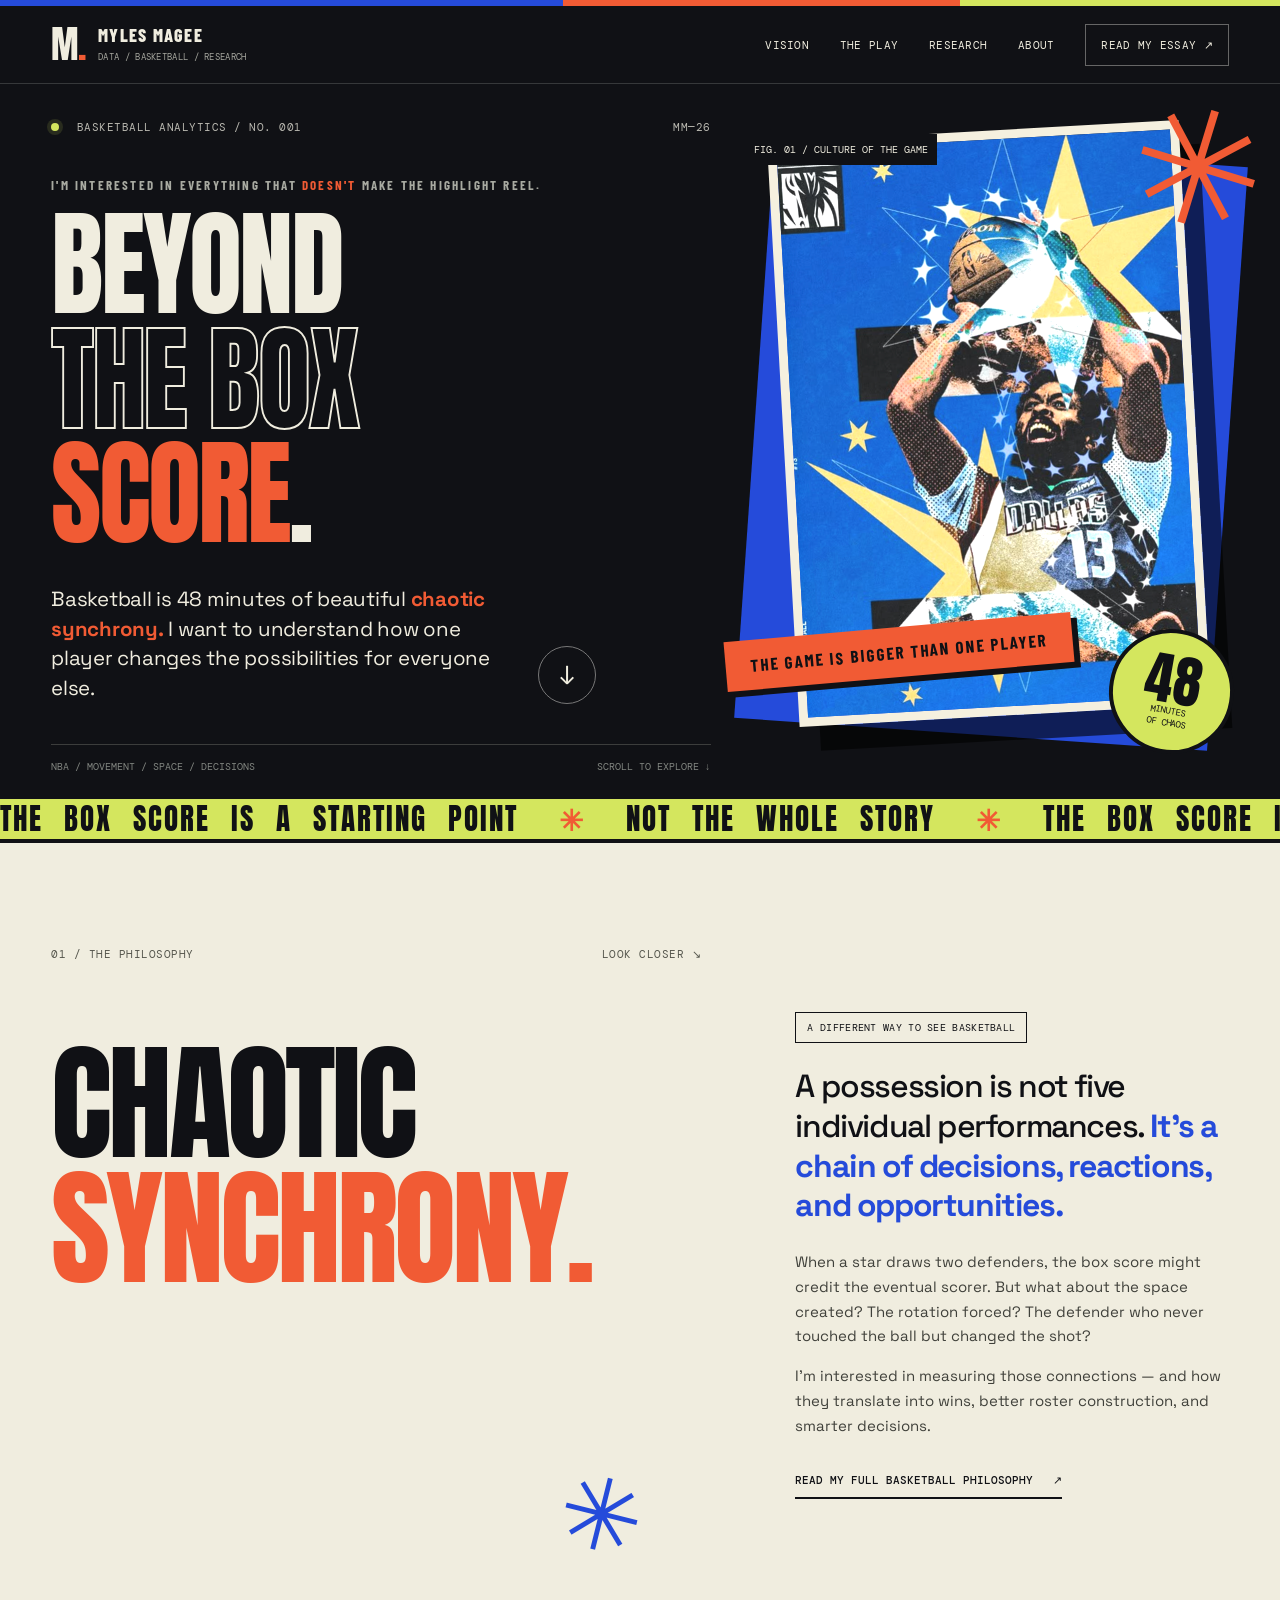
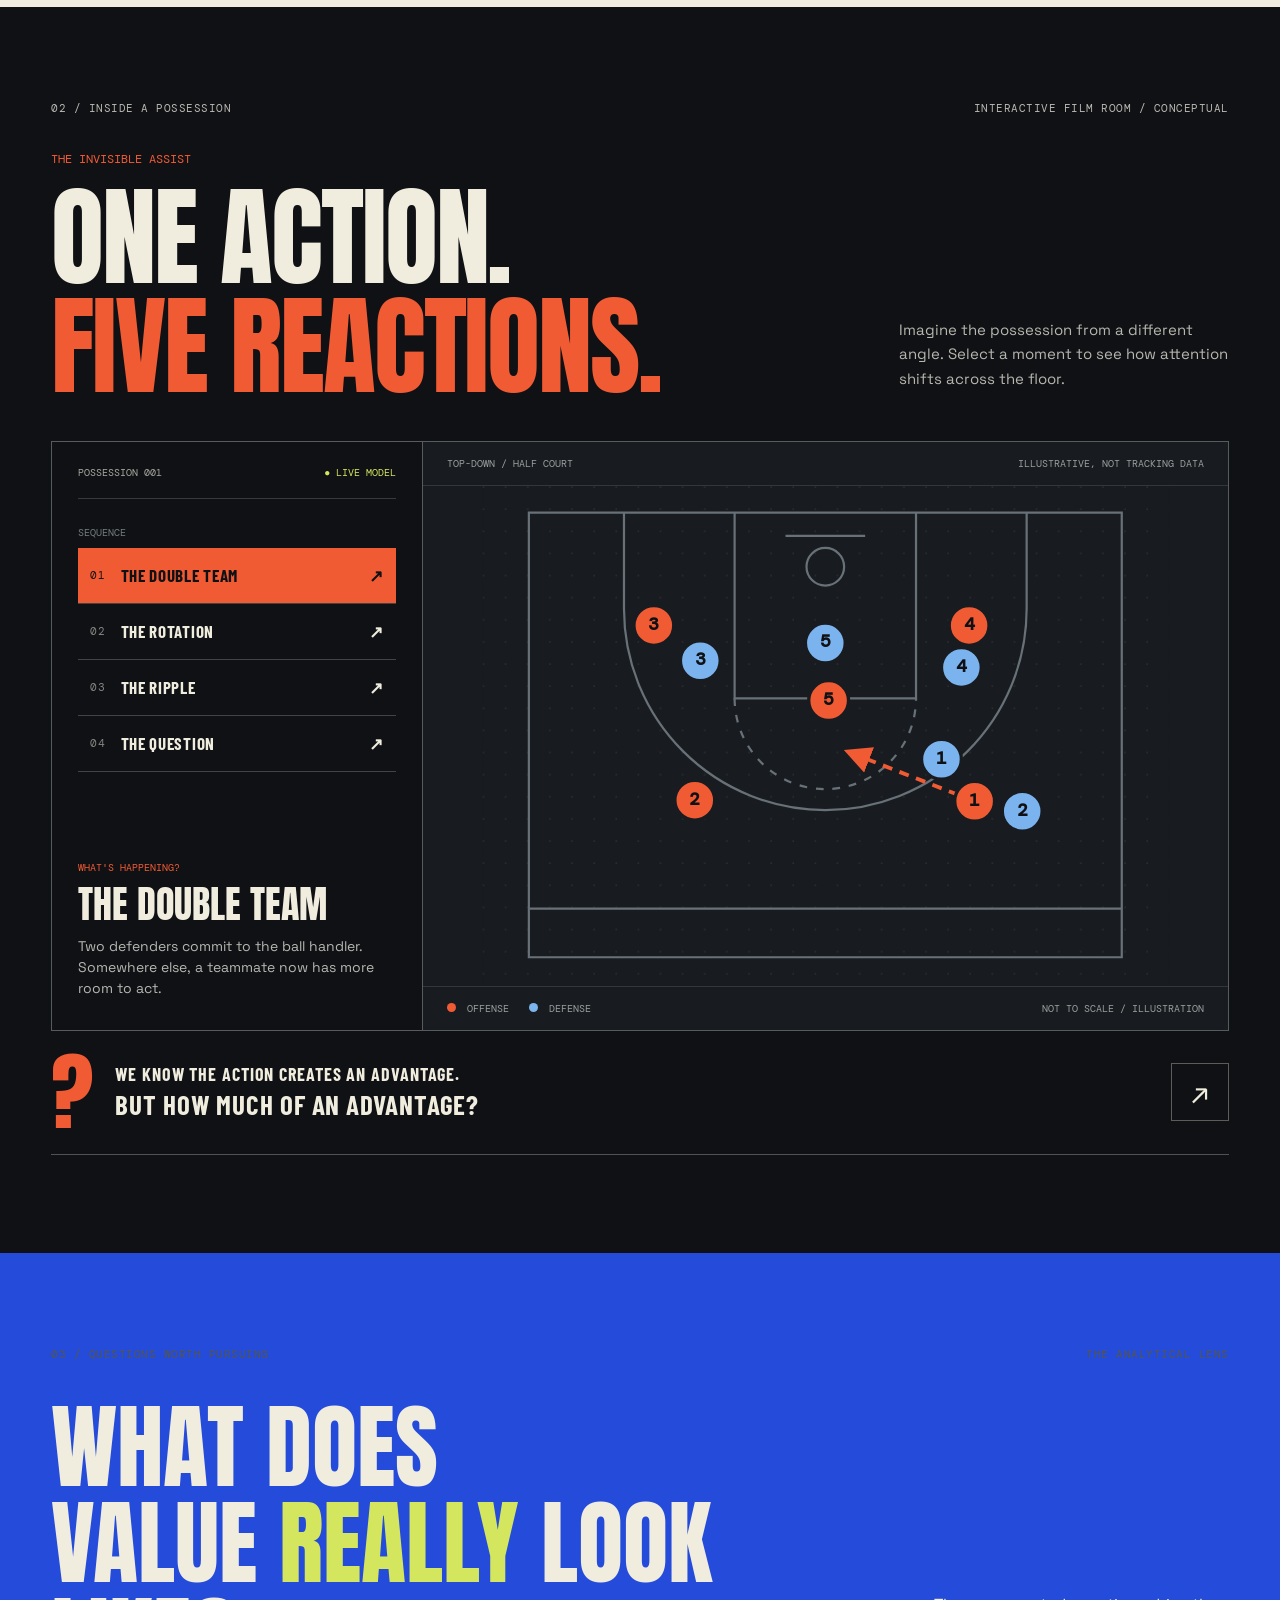
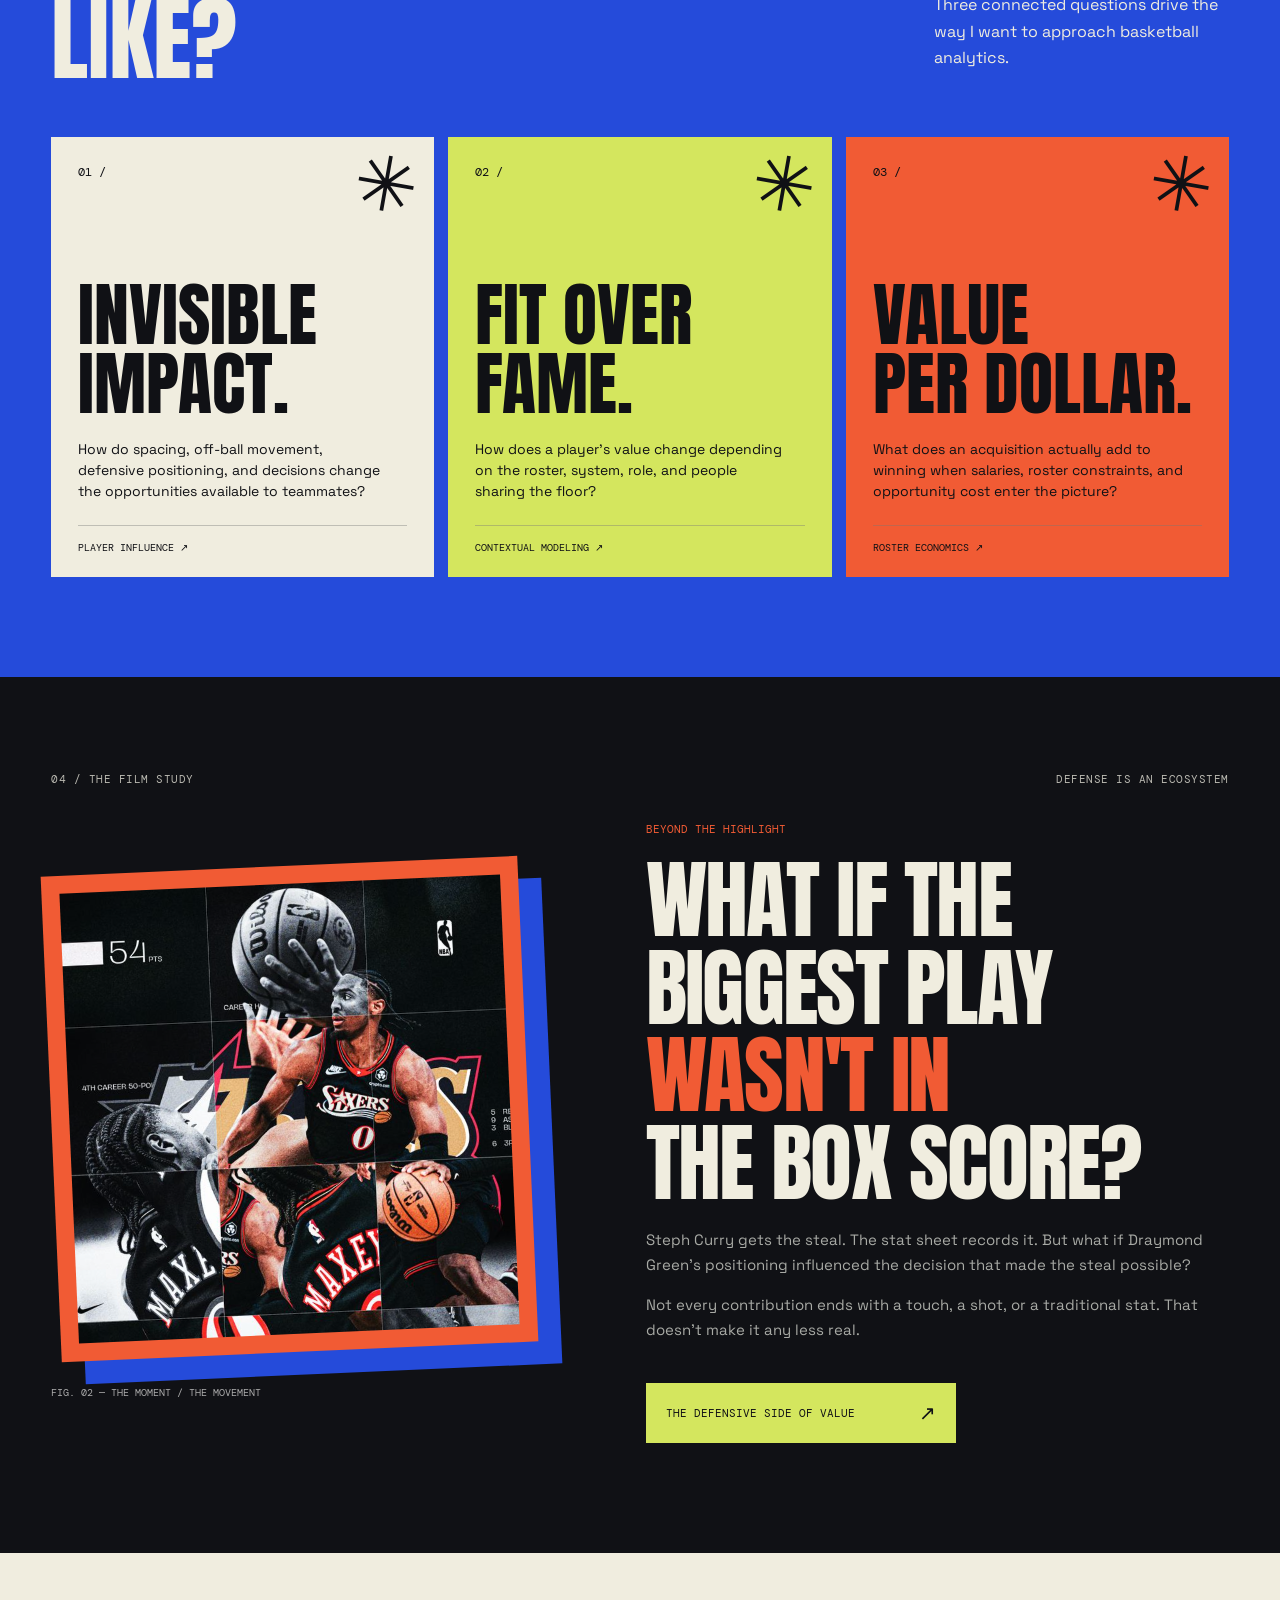
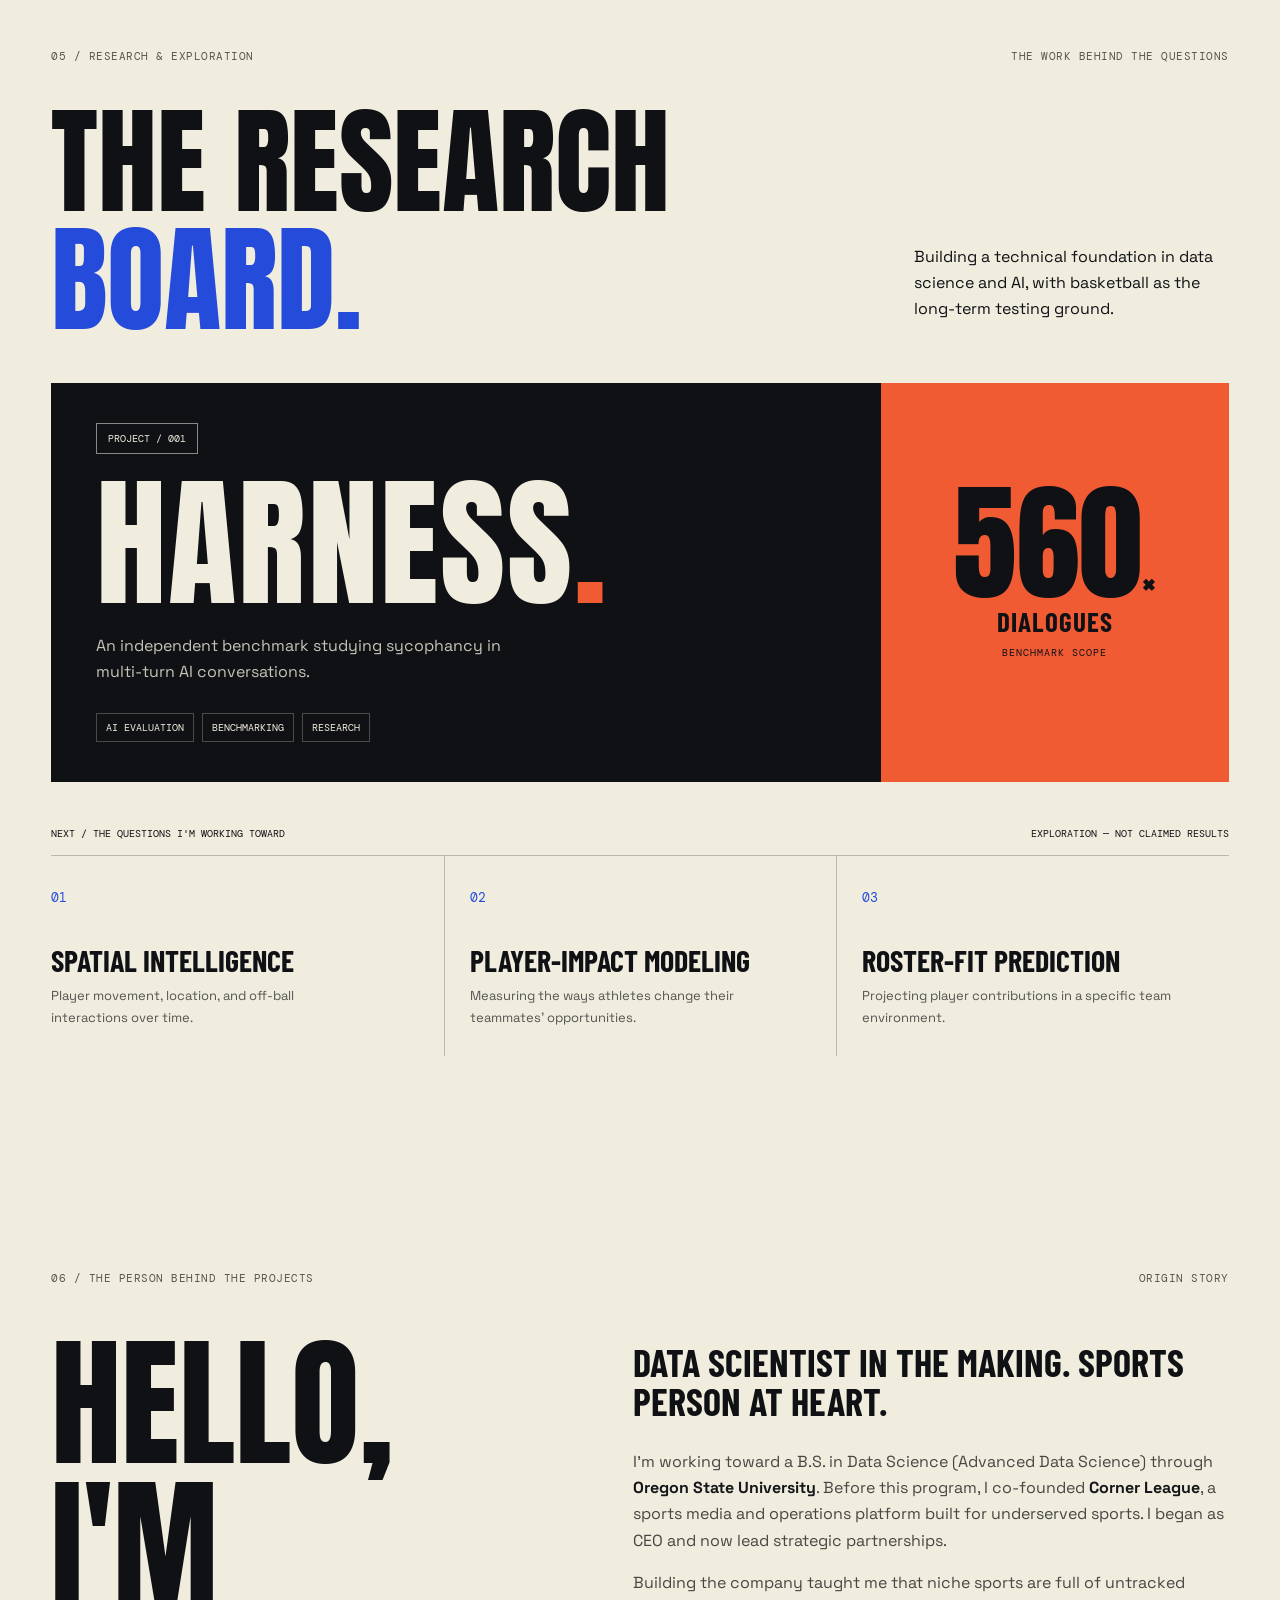
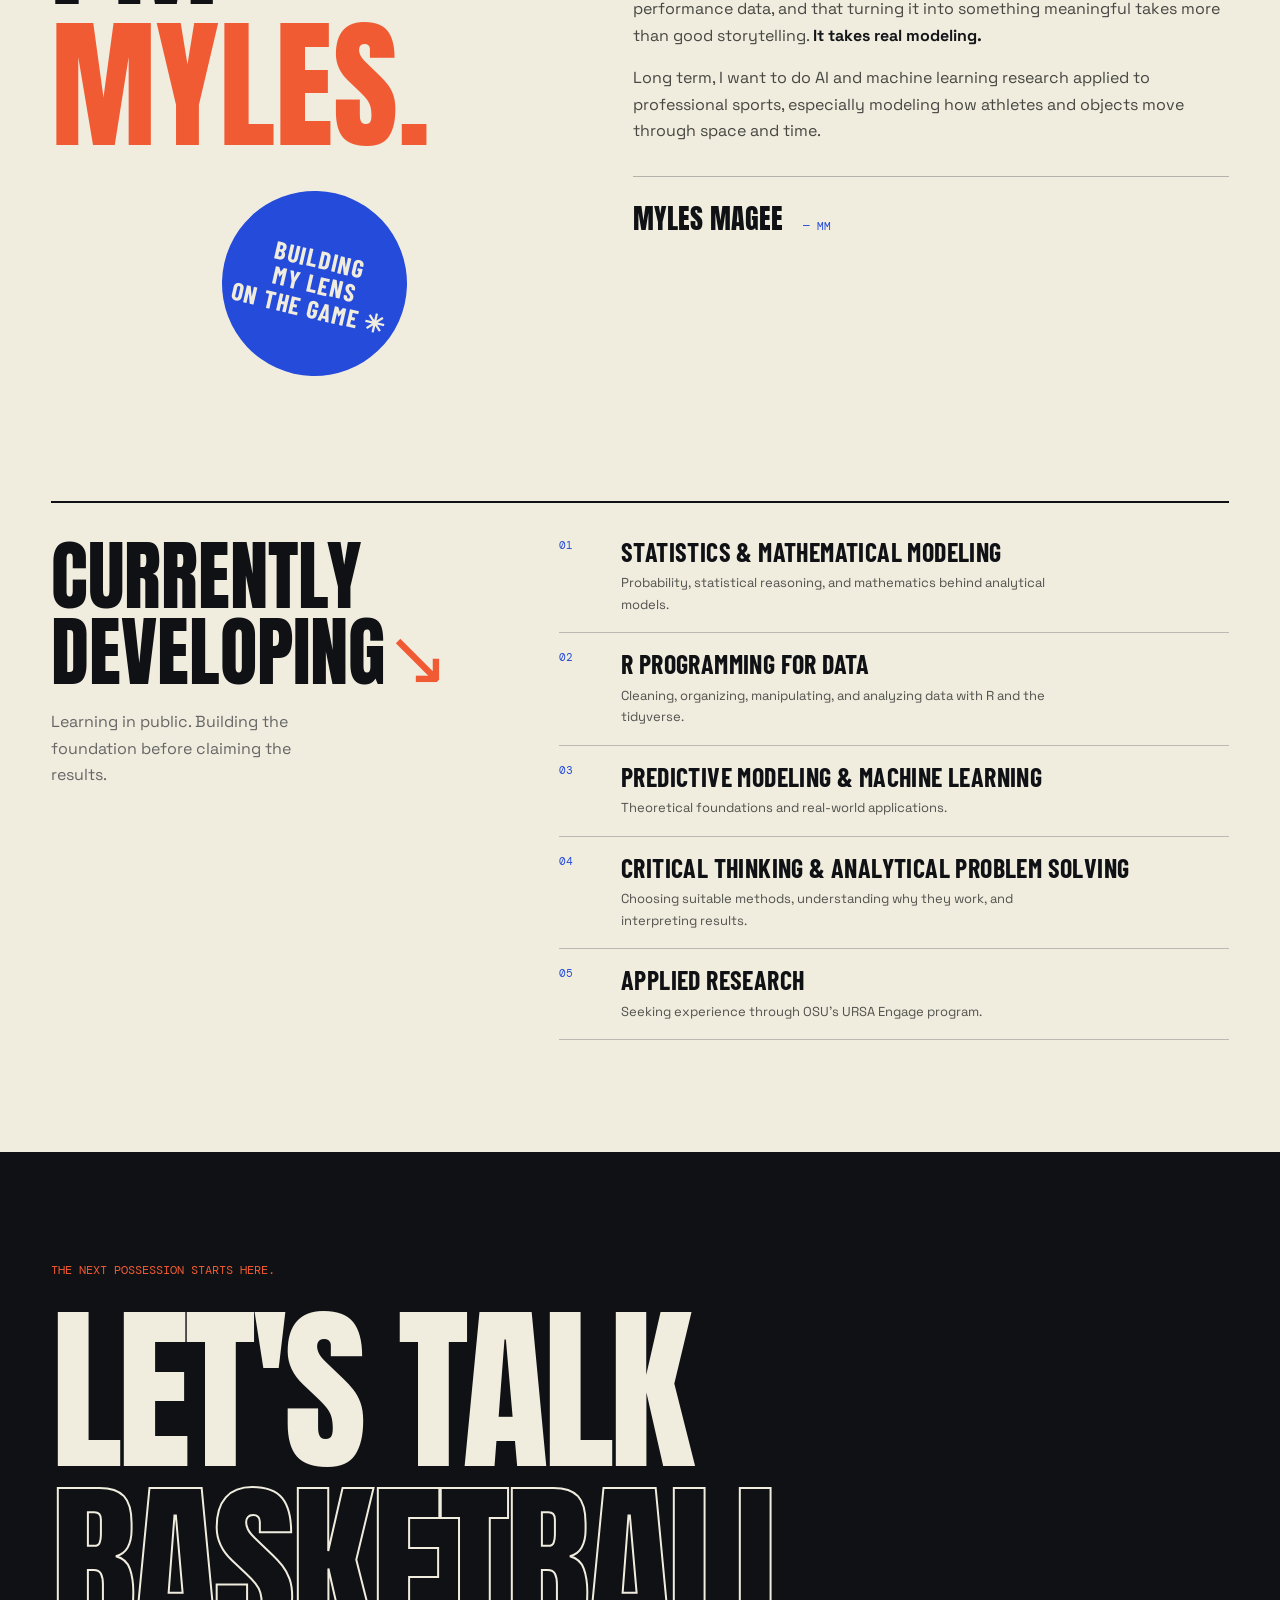
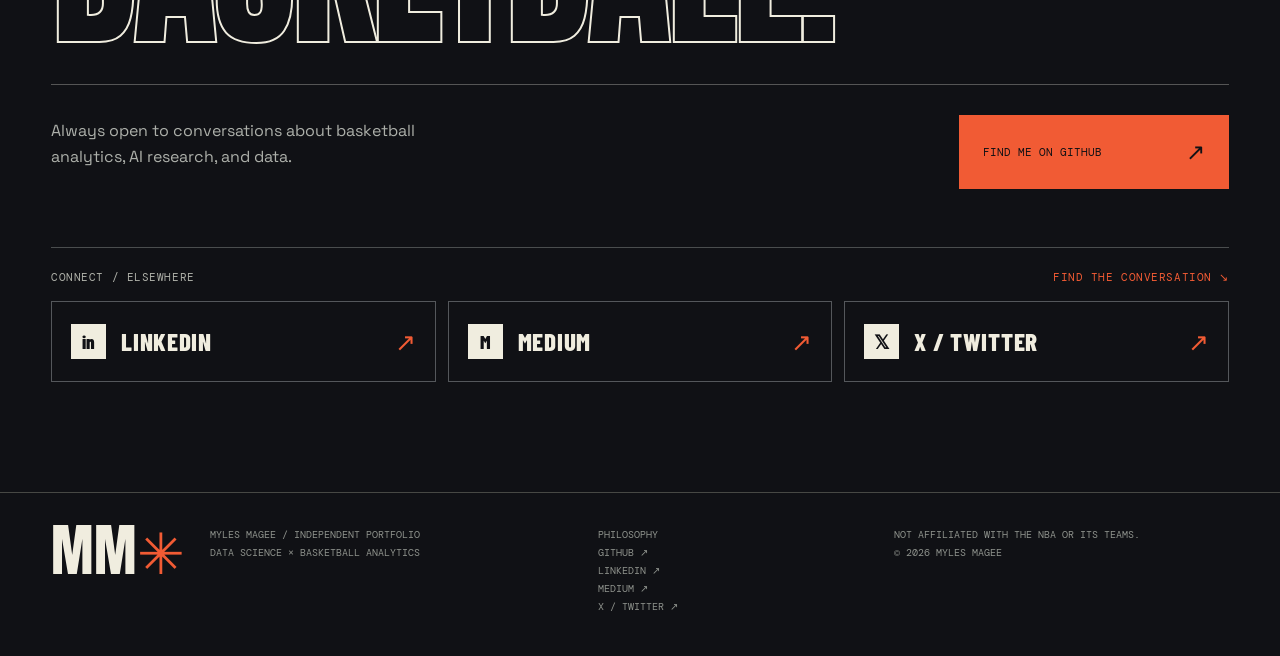
==== commit 31680207: "Update index.html" ====
--- a/index.html
+++ b/index.html
@@ -22,7 +22,7 @@
   <a class="brand" href="index.html" aria-label="Myles Magee, home"><span class="brand-icon">M<span class="brand-dot">.</span></span><span class="brand-name">MYLES MAGEE<small>DATA / BASKETBALL / RESEARCH</small></span></a>
   <button type="button" class="menu-toggle" aria-label="Open navigation" aria-controls="site-nav" aria-expanded="false"><span></span><span></span></button>
   <nav class="site-nav" id="site-nav" aria-label="Main navigation">
-    <a href="#vision">VISION</a><a href="#playbook">THE PLAY</a><a href="#research">RESEARCH</a><a href="#about">ABOUT</a><a class="nav-special" href="philosophy.html">READ THE ESSAY <span aria-hidden="true">↗</span></a>
+    <a href="#vision">VISION</a><a href="#playbook">THE PLAY</a><a href="#research">RESEARCH</a><a href="#about">ABOUT</a><a class="nav-special" href="philosophy.html">READ MY ESSAY <span aria-hidden="true">↗</span></a>
   </nav>
 </header>
 <main id="main">
--- a/assets/style.css
+++ b/assets/style.css
@@ -8,15 +8,25 @@
 .ideas-section{background:var(--cobalt);color:var(--paper);padding:94px 0 100px}.ideas-heading{display:flex;align-items:end;justify-content:space-between;gap:40px;margin:38px 0 50px}.ideas-heading h2{font:clamp(60px,7.3vw,112px)/1.03 var(--display);margin:0}.ideas-heading h2 em{font-style:normal;color:var(--lime)}.ideas-heading>p{max-width:295px;font-size:16px}.idea-grid{display:grid;grid-template-columns:repeat(3,1fr);gap:14px}.idea-card{position:relative;background:var(--paper);color:var(--ink);padding:27px 27px 23px;min-height:440px;display:flex;flex-direction:column;overflow:hidden}.idea-card:nth-child(2){background:var(--lime)}.idea-card:nth-child(3){background:var(--orange)}.idea-number{font:12px var(--mono)}.idea-star{font-size:76px;position:absolute;right:16px;top:10px;line-height:1;transform:rotate(10deg)}.idea-card h3{font:clamp(51px,5.5vw,87px)/.98 var(--display);margin:100px 0 21px}.idea-card p{font-size:14px;line-height:1.5;max-width:310px}.idea-bottom{margin-top:auto;border-top:1px solid #7776;padding-top:15px;font:10px var(--mono)}
 .feature-section{padding-top:95px;padding-bottom:110px}.feature-grid{display:grid;grid-template-columns:.9fr 1.1fr;align-items:center;gap:10%;margin-top:36px}.feature-art{position:relative}.feature-img-frame{background:var(--orange);padding:18px;transform:rotate(-2.5deg);box-shadow:23px 23px 0 var(--cobalt)}.feature-img-frame img{width:100%;aspect-ratio:1/1.02;object-fit:cover;object-position:center}.feature-img-caption{display:block;margin-top:34px;color:#aaa;font:10px var(--mono)}.feature-kicker{font:11px var(--mono);color:var(--orange);margin-bottom:20px}.feature-copy h2{font:clamp(59px,6.7vw,108px)/1.02 var(--display);letter-spacing:-.02em;margin:0 0 22px}.feature-copy h2 span{color:var(--orange)}.feature-copy p{font-size:15px;color:#a8aaa5;max-width:560px}.button-arrow{margin-top:26px;display:inline-flex;align-items:center;justify-content:space-between;gap:25px;background:var(--lime);color:var(--ink);padding:17px 20px;font:11px var(--mono);min-width:310px;transition:background .2s}.button-arrow span{font-size:20px}.button-arrow:hover{background:var(--orange)}
 .research-section{background:var(--paper);color:var(--ink);padding:96px 0 115px}.research-head{display:flex;justify-content:space-between;align-items:end;gap:40px;margin:40px 0 44px}.research-head h2{font:clamp(78px,9.2vw,145px)/1 var(--display);margin:0}.research-head h2 span{color:var(--cobalt)}.research-head>p{max-width:315px;font-size:16px}.research-feature{background:var(--ink);color:var(--paper);display:grid;grid-template-columns:1fr .42fr;min-height:386px}.research-card-intro{padding:40px 45px}.project-badge{display:inline-block;border:1px solid #888;padding:8px 11px;font:10px var(--mono)}.research-card-intro h3{font:clamp(95px,11vw,175px)/1 var(--display);letter-spacing:.015em;margin:19px 0}.big-period{color:var(--orange)}.research-card-intro p{max-width:430px;color:#c5c5b9;margin-bottom:28px}.research-tags{display:flex;flex-wrap:wrap;gap:8px}.research-tags span{font:10px var(--mono);border:1px solid #494a49;padding:7px 9px}.stat-block{background:var(--orange);color:var(--ink);padding:35px 30px;display:flex;flex-direction:column;justify-content:center;align-items:center;text-align:center}.stat-block strong{font:clamp(90px,10vw,165px)/1 var(--display)}.stat-block strong span{font-size:40px}.stat-block p{font:700 27px/1.1 var(--condensed);letter-spacing:1px}.stat-block small{font:10px var(--mono);display:block;margin-top:10px}.research-futures{margin-top:45px}.futures-head{display:flex;justify-content:space-between;font:10px var(--mono);border-bottom:1px solid #bbb9ae;padding-bottom:15px}.future-grid{display:grid;grid-template-columns:repeat(3,1fr)}.future-grid>div{padding:30px 25px 15px 0}.future-grid>div+div{border-left:1px solid #bcb9ae;padding-left:25px}.future-grid b{font:13px var(--mono);color:var(--cobalt)}.future-grid h3{font:700 30px/1 var(--condensed);margin:38px 0 10px}.future-grid p{font-size:13px;max-width:320px;color:#53554f}
-.culture-section{padding-top:97px;padding-bottom:108px}.culture-heading{display:flex;align-items:end;justify-content:space-between;gap:30px;margin:35px 0 35px}.culture-heading h2{font:clamp(80px,9vw,136px)/1 var(--display);margin:0}.culture-heading h2 span{color:var(--orange)}.culture-heading p{max-width:480px;color:#aeb0a9}.culture-heading .text-link{margin-bottom:12px}.culture-strip{display:grid;grid-template-columns:repeat(4,1fr);gap:17px;align-items:start}.culture-strip figure{margin:0}.culture-strip figure:nth-child(even){margin-top:38px}.culture-strip img{width:100%;aspect-ratio:3/4;object-fit:cover;filter:contrast(1.05);transition:transform .3s,filter .3s}.culture-strip img:hover{transform:translateY(-7px);filter:contrast(1.12) saturate(1.1)}.culture-strip figcaption{font:10px var(--mono);margin-top:13px;color:#999c94}.archive-credit{font:10px/1.6 var(--mono);color:#8b8e8a;margin-top:26px;max-width:650px}
 .about-section{background:var(--paper);color:var(--ink);padding:100px 0 112px}.about-grid{display:grid;grid-template-columns:.9fr 1.1fr;gap:8%;margin-top:48px}.about-title-block{position:relative}.about-title-block h2{font:clamp(100px,11vw,170px)/1 var(--display);margin:0}.about-title-block h2 span{color:var(--orange)}.about-sticker{display:grid;place-items:center;text-align:center;width:185px;height:185px;background:var(--cobalt);color:var(--paper);border-radius:50%;font:700 25px/1 var(--condensed);letter-spacing:1px;transform:rotate(13deg);margin:35px 0 0 35%}.about-text{padding:10px 0 0;max-width:650px}.about-text h3{font:700 38px/1.03 var(--condensed);margin-bottom:27px}.about-text p{font-size:16px;color:#464742}.about-text strong{color:#151619}.about-signature{font:28px var(--display);margin-top:32px;border-top:1px solid #b3b3ac;padding-top:20px}.about-signature span{font:11px var(--mono);color:var(--cobalt);margin-left:13px}.skills-block{display:grid;grid-template-columns:.75fr 1.25fr;gap:9%;margin-top:125px;padding-top:35px;border-top:2px solid var(--ink)}.skills-intro h3{font:clamp(48px,6vw,88px)/1 var(--display);margin-bottom:18px}.skills-intro h3 span{color:var(--orange)}.skills-intro p{max-width:280px;color:#666}.skills-list>div{display:grid;grid-template-columns:40px 1fr;gap:22px;border-bottom:1px solid #bbb9b1;padding:17px 0}.skills-list>div:first-child{padding-top:0}.skills-list>div>span{font:11px var(--mono);color:var(--cobalt)}.skills-list h4{font:700 26px/1.1 var(--condensed);letter-spacing:.4px;margin:0 0 6px}.skills-list p{font-size:13px;color:#51514d;margin:0;max-width:450px}
 .closing-section{padding-top:110px;padding-bottom:110px}.closing-small{font:12px var(--mono);color:var(--orange)}.closing-section h2{font:clamp(100px,14vw,215px)/.98 var(--display);margin:25px 0 30px;letter-spacing:-.03em}.closing-section h2 span{-webkit-text-stroke:2px var(--paper);color:transparent}.closing-row{display:flex;align-items:center;justify-content:space-between;gap:20px;border-top:1px solid #555;padding-top:30px}.closing-row p{max-width:400px;color:#adb0aa;font-size:16px}.closing-cta{display:flex;align-items:center;justify-content:space-between;gap:45px;background:var(--orange);color:var(--ink);font:11px var(--mono);padding:22px 24px;min-width:270px}.closing-cta span{font-size:23px}.closing-cta:hover{background:var(--lime)}.site-footer{border-top:1px solid #474844;padding:33px 0 40px}.footer-grid{display:grid;grid-template-columns:.45fr 1.2fr .9fr 1.1fr;gap:22px;align-items:start}.footer-brand{font:57px/.85 var(--display)}.footer-brand span{color:var(--orange)}.site-footer p,.site-footer a:not(.footer-brand){font:10px/1.8 var(--mono);color:#8e928c;margin:0}.site-footer a:hover{color:var(--orange)}.footer-grid>div:nth-child(3){display:flex;flex-direction:column}
 /* Essay page */
 .essay-page{background:var(--paper);color:var(--ink)}.essay-page .site-header{background:var(--ink);color:var(--paper)}.essay-hero{background:var(--cobalt);color:var(--paper);overflow:hidden}.essay-hero-content{padding-top:65px;padding-bottom:82px;position:relative}.essay-hero .section-meta{color:#e6e4cf}.essay-eyebrow{font:12px var(--mono);margin:74px 0 22px}.essay-hero h1{font:clamp(79px,11vw,177px)/.95 var(--display);margin:0;max-width:1100px;position:relative;z-index:2}.essay-hero h1 span{color:var(--lime)}.essay-intro{font-size:clamp(18px,2vw,25px);line-height:1.43;max-width:700px;margin:32px 0 0}.essay-hero-sticker{position:absolute;right:7%;top:20%;font:130px/1 var(--display);color:var(--orange);transform:rotate(20deg)}.essay-hero-footer{display:flex;gap:24px;font:11px var(--mono);margin-top:60px}.essay-hero-footer span{border:1px solid #bec3fd;padding:10px 13px}.essay-layout{display:grid;grid-template-columns:250px minmax(0,720px);justify-content:center;gap:7%;padding-top:90px;padding-bottom:125px}.essay-aside{border-top:2px solid var(--ink);padding-top:18px;align-self:start;position:sticky;top:25px}.essay-aside strong{font:12px var(--mono)}.essay-toc{display:flex;flex-direction:column;gap:19px;margin-top:32px}.essay-toc a{font:700 17px var(--condensed);line-height:1.15;letter-spacing:.4px;color:#5a5a55}.essay-toc a span{font:10px var(--mono);color:var(--orange);margin-right:10px}.essay-toc a:hover{color:var(--cobalt)}.essay-aside-foot{border-top:1px solid #c7c6b8;margin-top:35px;padding-top:20px;font:11px/1.6 var(--mono);color:#666}.essay-body{max-width:720px}.essay-body>p{font-size:clamp(17px,1.45vw,20px);line-height:1.83;letter-spacing:-.15px;margin:0 0 25px;color:#252623}.essay-body .lead-paragraph{font-size:clamp(24px,2.65vw,36px);line-height:1.34;font-weight:600;letter-spacing:-.7px;margin-bottom:40px}.essay-chapter{margin-top:78px;scroll-margin-top:90px}.essay-chapter-heading{font:clamp(43px,5.2vw,72px)/1.05 var(--display);margin:0 0 36px;border-top:2px solid var(--ink);padding-top:27px}.essay-chapter-heading .chapter-no{font:13px var(--mono);color:var(--orange);display:block;margin-bottom:16px}.essay-body .essay-chapter p{font-size:clamp(17px,1.45vw,20px);line-height:1.83;letter-spacing:-.15px;color:#252623;margin:0 0 26px}.essay-pullquote{border-left:8px solid var(--orange);padding:3px 0 3px 25px;margin:45px 0;color:var(--cobalt);font:clamp(28px,3vw,43px)/1.3 var(--condensed);font-weight:700}.essay-image{margin:55px 0}.essay-image img{max-height:570px;width:100%;object-fit:contain;background:var(--ink)}.essay-image figcaption{font:10px var(--mono);color:#65675e;margin-top:12px}.essay-outro{margin-top:76px;padding:50px;background:var(--ink);color:var(--paper)}.essay-outro h2{font:56px/1 var(--display)}.essay-outro p{font-size:16px;max-width:560px}.essay-outro a{color:var(--lime);font:12px var(--mono);border-bottom:1px solid currentColor;padding-bottom:5px}.reading-progress{position:fixed;top:0;left:0;height:5px;background:var(--orange);width:0;z-index:100;pointer-events:none}
-/* Archive page */
-.archive-hero{background:var(--paper);color:var(--ink)}.archive-hero-inner{padding-top:80px;padding-bottom:58px}.archive-hero h1{font:clamp(86px,11.7vw,176px)/1 var(--display);margin:58px 0 25px}.archive-hero h1 span{color:var(--cobalt)}.archive-hero p{font-size:20px;max-width:650px}.archive-notice{background:#d9d8ce;border-left:5px solid var(--orange);padding:19px 22px;font-size:13px;max-width:740px;line-height:1.6}.archive-mosaic{padding-top:70px;padding-bottom:100px}.archive-grid{display:grid;grid-template-columns:repeat(3,minmax(0,1fr));gap:28px;align-items:start}.archive-grid figure{margin:0}.archive-grid figure:nth-child(3n + 2){padding-top:70px}.archive-grid img{width:100%;height:480px;object-fit:contain;background:#1c2026;border:8px solid #1c2026}.archive-grid figcaption{font:11px var(--mono);padding-top:13px;color:#abaaa0}.archive-return{padding-bottom:90px}.archive-return a{font:16px var(--mono);border-bottom:2px solid var(--orange);padding-bottom:7px}
 @media (max-width:1200px){.hero{min-height:640px}.hero h1{font-size:clamp(68px,8.4vw,118px)}.hero-art{min-height:540px;margin-left:8px}.lab-shell{grid-template-columns:305px 1fr}.feature-copy h2{font-size:clamp(55px,6.3vw,92px)}.idea-card{min-height:395px}.idea-card h3{font-size:clamp(49px,5.6vw,76px)}}
-@media (max-width:950px){.site-header{height:72px}.menu-toggle{display:block}.site-nav{position:absolute;left:0;right:0;top:100%;background:var(--ink);padding:28px;display:none;flex-direction:column;align-items:stretch;gap:23px;border-bottom:2px solid var(--orange)}.site-nav.open{display:flex}.hero{max-height:none;min-height:0;grid-template-columns:1fr}.hero-copy{padding-top:29px}.hero h1{font-size:clamp(78px,13vw,150px)}.hero-meta{padding-bottom:25px}.hero-bottom{margin-top:35px;max-width:680px}.hero-art{margin:22px auto 70px;width:min(80vw,550px);height:650px;min-height:0}.hero-art:before{right:-50px}.vision-grid{grid-template-columns:1fr;gap:30px}.vision-lead h2{margin-top:35px;font-size:clamp(77px,11vw,130px)}.vision-body{padding-top:10px}.asterisk{right:4%;bottom:-20px}.lab-title-row h2{font-size:clamp(68px,10vw,115px)}.lab-shell{grid-template-columns:1fr}.lab-sidebar{border-bottom:1px solid #555}.steps{display:grid;grid-template-columns:repeat(2,1fr);gap:10px}.step-button{border:1px solid #404446}.lab-readout{margin-top:25px}.lab-readout p{min-height:0}.court-frame{border-left:0}.ideas-heading,.research-head,.culture-heading{align-items:start;flex-direction:column}.idea-grid{gap:9px}.idea-card{padding:20px;min-height:380px}.idea-card h3{font-size:clamp(45px,5.5vw,68px)}.feature-grid{gap:6%}.feature-copy h2{font-size:clamp(49px,6vw,75px)}.about-grid{gap:5%}.about-title-block h2{font-size:clamp(85px,11vw,140px)}.skills-block{gap:5%}.essay-layout{grid-template-columns:180px minmax(0,1fr);gap:4%}.archive-grid img{height:385px}}
-@media (max-width:670px){.wrap{padding-left:20px;padding-right:20px}.brand-name{font-size:16px}.hero h1{font-size:clamp(66px,14.9vw,112px)}.hero-overline{font-size:11px}.hero-art{width:80vw;height:510px;margin-bottom:55px}.hero-art-stamp{height:88px;width:88px}.hero-art-stamp span{font-size:38px}.hero-art-stamp small{font-size:7px}.hero-image-ribbon{font-size:12px;padding:11px 15px}.hero-art:before{font-size:105px;right:-25px}.hero-footnote{font-size:8px}.hero-bottom p{font-size:16px}.marquee-inner{font-size:22px}.vision-grid{padding-top:68px;padding-bottom:79px}.vision-lead h2{font-size:clamp(66px,13.3vw,95px)}.vision-declaration{font-size:25px}.asterisk{font-size:70px;bottom:-14px}.lab-section,.feature-section,.culture-section{padding-top:75px;padding-bottom:80px}.lab-title-row{flex-direction:column;align-items:start;gap:16px}.lab-title-row h2{font-size:clamp(51px,11.5vw,83px)}.lab-title-row>p{max-width:100%}.steps{grid-template-columns:1fr 1fr;gap:6px}.step-button{font-size:14px;gap:8px;padding:12px 7px}.step-button b{font-size:9px}.lab-sidebar{padding:18px}.lab-readout h3{font-size:31px}.court-bar,.court-bottom{font-size:8px;padding:13px;gap:9px}.court-caption{display:none}.lab-question p{font-size:14px}.lab-question p strong{font-size:18px}.lab-question a{width:43px;height:43px;min-width:43px}.question-symbol{font-size:62px}.ideas-section,.research-section,.about-section{padding:74px 0 80px}.ideas-heading h2,.research-head h2,.culture-heading h2{font-size:clamp(63px,12.5vw,102px)}.idea-grid{grid-template-columns:1fr;gap:13px}.idea-card{min-height:330px}.idea-card h3{font-size:73px;margin:60px 0 20px}.feature-grid{grid-template-columns:1fr;gap:65px}.feature-art{max-width:520px;margin:0 20px 0 0}.feature-copy h2{font-size:clamp(57px,11.5vw,82px)}.research-feature{grid-template-columns:1fr}.research-card-intro{padding:30px 24px}.research-card-intro h3{font-size:clamp(85px,18vw,135px)}.stat-block{padding:20px;flex-direction:row;gap:30px}.stat-block strong{font-size:95px}.stat-block p{font-size:19px;margin:0}.future-grid{grid-template-columns:1fr}.future-grid>div,.future-grid>div+div{border-left:0;border-bottom:1px solid #bcb9ae;padding:18px 0}.future-grid h3{margin:10px 0}.futures-head span:last-child{display:none}.culture-heading{margin-top:30px}.culture-strip{grid-template-columns:1fr 1fr;gap:13px}.culture-strip figure:nth-child(even){margin-top:25px}.culture-strip img{aspect-ratio:3/4}.about-grid{grid-template-columns:1fr;gap:32px}.about-title-block h2{font-size:clamp(99px,20vw,160px)}.about-sticker{width:140px;height:140px;font-size:20px;margin:20px 0 0 auto}.about-text h3{font-size:32px}.skills-block{grid-template-columns:1fr;margin-top:85px;gap:32px}.skills-intro h3{font-size:64px}.closing-section{padding-top:83px;padding-bottom:80px}.closing-section h2{font-size:clamp(76px,16vw,130px)}.closing-row{flex-direction:column;align-items:start}.footer-grid{grid-template-columns:1fr 1fr;gap:26px}.footer-brand{font-size:48px}.essay-hero-content{padding-top:35px;padding-bottom:50px}.essay-hero h1{font-size:clamp(64px,12.2vw,110px)}.essay-eyebrow{margin-top:50px}.essay-hero-sticker{font-size:70px;right:3%;top:17%}.essay-hero-footer{flex-wrap:wrap;margin-top:35px}.essay-layout{display:block;padding-top:40px;padding-bottom:80px}.essay-aside{position:static;margin-bottom:50px}.essay-toc{display:grid;grid-template-columns:1fr 1fr}.essay-body .essay-chapter p,.essay-body>p{font-size:17px}.essay-chapter-heading{font-size:52px}.essay-outro{padding:25px}.essay-outro h2{font-size:43px}.archive-hero-inner{padding-top:45px}.archive-hero h1{font-size:clamp(65px,13vw,100px);margin-top:45px}.archive-grid{grid-template-columns:1fr 1fr;gap:14px}.archive-grid img{height:330px;border-width:5px}.archive-grid figure:nth-child(3n + 2){padding-top:0}.archive-grid figure:nth-child(even){padding-top:30px}.archive-mosaic{padding-top:40px}}
-@media (max-width:410px){.hero h1{font-size:14vw}.hero-art{height:410px}.hero-poster{border-width:5px}.hero-art-index{font-size:7px}.brand-name small{font-size:8px}.idea-card h3{font-size:62px}.archive-grid img{height:260px}}
-@media (prefers-reduced-motion:reduce){html{scroll-behavior:auto}.marquee-inner{animation:none}.player,.culture-strip img,.round-link{transition:none}}
+@media (max-width:950px){.site-header{height:72px}.menu-toggle{display:block}.site-nav{position:absolute;left:0;right:0;top:100%;background:var(--ink);padding:28px;display:none;flex-direction:column;align-items:stretch;gap:23px;border-bottom:2px solid var(--orange)}.site-nav.open{display:flex}.hero{max-height:none;min-height:0;grid-template-columns:1fr}.hero-copy{padding-top:29px}.hero h1{font-size:clamp(78px,13vw,150px)}.hero-meta{padding-bottom:25px}.hero-bottom{margin-top:35px;max-width:680px}.hero-art{margin:22px auto 70px;width:min(80vw,550px);height:650px;min-height:0}.hero-art:before{right:-50px}.vision-grid{grid-template-columns:1fr;gap:30px}.vision-lead h2{margin-top:35px;font-size:clamp(77px,11vw,130px)}.vision-body{padding-top:10px}.asterisk{right:4%;bottom:-20px}.lab-title-row h2{font-size:clamp(68px,10vw,115px)}.lab-shell{grid-template-columns:1fr}.lab-sidebar{border-bottom:1px solid #555}.steps{display:grid;grid-template-columns:repeat(2,1fr);gap:10px}.step-button{border:1px solid #404446}.lab-readout{margin-top:25px}.lab-readout p{min-height:0}.court-frame{border-left:0}.ideas-heading,.research-head{align-items:start;flex-direction:column}.idea-grid{gap:9px}.idea-card{padding:20px;min-height:380px}.idea-card h3{font-size:clamp(45px,5.5vw,68px)}.feature-grid{gap:6%}.feature-copy h2{font-size:clamp(49px,6vw,75px)}.about-grid{gap:5%}.about-title-block h2{font-size:clamp(85px,11vw,140px)}.skills-block{gap:5%}.essay-layout{grid-template-columns:180px minmax(0,1fr);gap:4%}}
+@media (max-width:670px){.wrap{padding-left:20px;padding-right:20px}.brand-name{font-size:16px}.hero h1{font-size:clamp(66px,14.9vw,112px)}.hero-overline{font-size:11px}.hero-art{width:80vw;height:510px;margin-bottom:55px}.hero-art-stamp{height:88px;width:88px}.hero-art-stamp span{font-size:38px}.hero-art-stamp small{font-size:7px}.hero-image-ribbon{font-size:12px;padding:11px 15px}.hero-art:before{font-size:105px;right:-25px}.hero-footnote{font-size:8px}.hero-bottom p{font-size:16px}.marquee-inner{font-size:22px}.vision-grid{padding-top:68px;padding-bottom:79px}.vision-lead h2{font-size:clamp(66px,13.3vw,95px)}.vision-declaration{font-size:25px}.asterisk{font-size:70px;bottom:-14px}.lab-section,.feature-section{padding-top:75px;padding-bottom:80px}.lab-title-row{flex-direction:column;align-items:start;gap:16px}.lab-title-row h2{font-size:clamp(51px,11.5vw,83px)}.lab-title-row>p{max-width:100%}.steps{grid-template-columns:1fr 1fr;gap:6px}.step-button{font-size:14px;gap:8px;padding:12px 7px}.step-button b{font-size:9px}.lab-sidebar{padding:18px}.lab-readout h3{font-size:31px}.court-bar,.court-bottom{font-size:8px;padding:13px;gap:9px}.court-caption{display:none}.lab-question p{font-size:14px}.lab-question p strong{font-size:18px}.lab-question a{width:43px;height:43px;min-width:43px}.question-symbol{font-size:62px}.ideas-section,.research-section,.about-section{padding:74px 0 80px}.ideas-heading h2,.research-head h2{font-size:clamp(63px,12.5vw,102px)}.idea-grid{grid-template-columns:1fr;gap:13px}.idea-card{min-height:330px}.idea-card h3{font-size:73px;margin:60px 0 20px}.feature-grid{grid-template-columns:1fr;gap:65px}.feature-art{max-width:520px;margin:0 20px 0 0}.feature-copy h2{font-size:clamp(57px,11.5vw,82px)}.research-feature{grid-template-columns:1fr}.research-card-intro{padding:30px 24px}.research-card-intro h3{font-size:clamp(85px,18vw,135px)}.stat-block{padding:20px;flex-direction:row;gap:30px}.stat-block strong{font-size:95px}.stat-block p{font-size:19px;margin:0}.future-grid{grid-template-columns:1fr}.future-grid>div,.future-grid>div+div{border-left:0;border-bottom:1px solid #bcb9ae;padding:18px 0}.future-grid h3{margin:10px 0}.futures-head span:last-child{display:none}.about-grid{grid-template-columns:1fr;gap:32px}.about-title-block h2{font-size:clamp(99px,20vw,160px)}.about-sticker{width:140px;height:140px;font-size:20px;margin:20px 0 0 auto}.about-text h3{font-size:32px}.skills-block{grid-template-columns:1fr;margin-top:85px;gap:32px}.skills-intro h3{font-size:64px}.closing-section{padding-top:83px;padding-bottom:80px}.closing-section h2{font-size:clamp(76px,16vw,130px)}.closing-row{flex-direction:column;align-items:start}.footer-grid{grid-template-columns:1fr 1fr;gap:26px}.footer-brand{font-size:48px}.essay-hero-content{padding-top:35px;padding-bottom:50px}.essay-hero h1{font-size:clamp(64px,12.2vw,110px)}.essay-eyebrow{margin-top:50px}.essay-hero-sticker{font-size:70px;right:3%;top:17%}.essay-hero-footer{flex-wrap:wrap;margin-top:35px}.essay-layout{display:block;padding-top:40px;padding-bottom:80px}.essay-aside{position:static;margin-bottom:50px}.essay-toc{display:grid;grid-template-columns:1fr 1fr}.essay-body .essay-chapter p,.essay-body>p{font-size:17px}.essay-chapter-heading{font-size:52px}.essay-outro{padding:25px}.essay-outro h2{font-size:43px}.archive-hero h1{font-size:clamp(65px,13vw,100px);margin-top:45px}}
+@media (max-width:410px){.hero h1{font-size:14vw}.hero-art{height:410px}.hero-poster{border-width:5px}.hero-art-index{font-size:7px}.brand-name small{font-size:8px}.idea-card h3{font-size:62px}}
+@media (prefers-reduced-motion:reduce){html{scroll-behavior:auto}.marquee-inner{animation:none}.player,.round-link{transition:none}}
+
+/* Connect / social profiles */
+.social-block{margin-top:58px;padding-top:0;scroll-margin-top:100px}
+.social-block-heading{display:flex;justify-content:space-between;gap:16px;align-items:center;border-top:1px solid #4a4d4e;padding-top:22px;margin-bottom:17px;color:#aeb0a8;font:11px var(--mono);letter-spacing:.55px}
+.social-block-heading span:last-child{color:var(--orange)}
+.social-list{display:grid;grid-template-columns:repeat(3,minmax(0,1fr));gap:12px}
+.social-list>a{min-width:0;display:flex;align-items:center;gap:15px;padding:22px 19px;border:1px solid #54575b;transition:background .2s,border-color .2s,transform .2s}
+.social-list>a:hover{background:#23272b;border-color:var(--orange);transform:translateY(-3px)}
+.social-monogram{display:grid;place-items:center;flex:0 0 35px;width:35px;height:35px;background:var(--paper);color:var(--ink);font:800 19px var(--condensed)}
+.social-name{font:800 clamp(17px,2vw,25px)/1 var(--condensed);letter-spacing:.7px}
+.social-arrow{margin-left:auto;color:var(--orange);font:25px var(--condensed)}
+@media(max-width:670px){.social-list{grid-template-columns:1fr}.social-block{margin-top:43px}.social-list>a{padding:16px 17px}.social-block-heading{font-size:10px}.social-block-heading span:last-child{display:none}}
+@media(prefers-reduced-motion:reduce){.social-list>a{transition:none}}
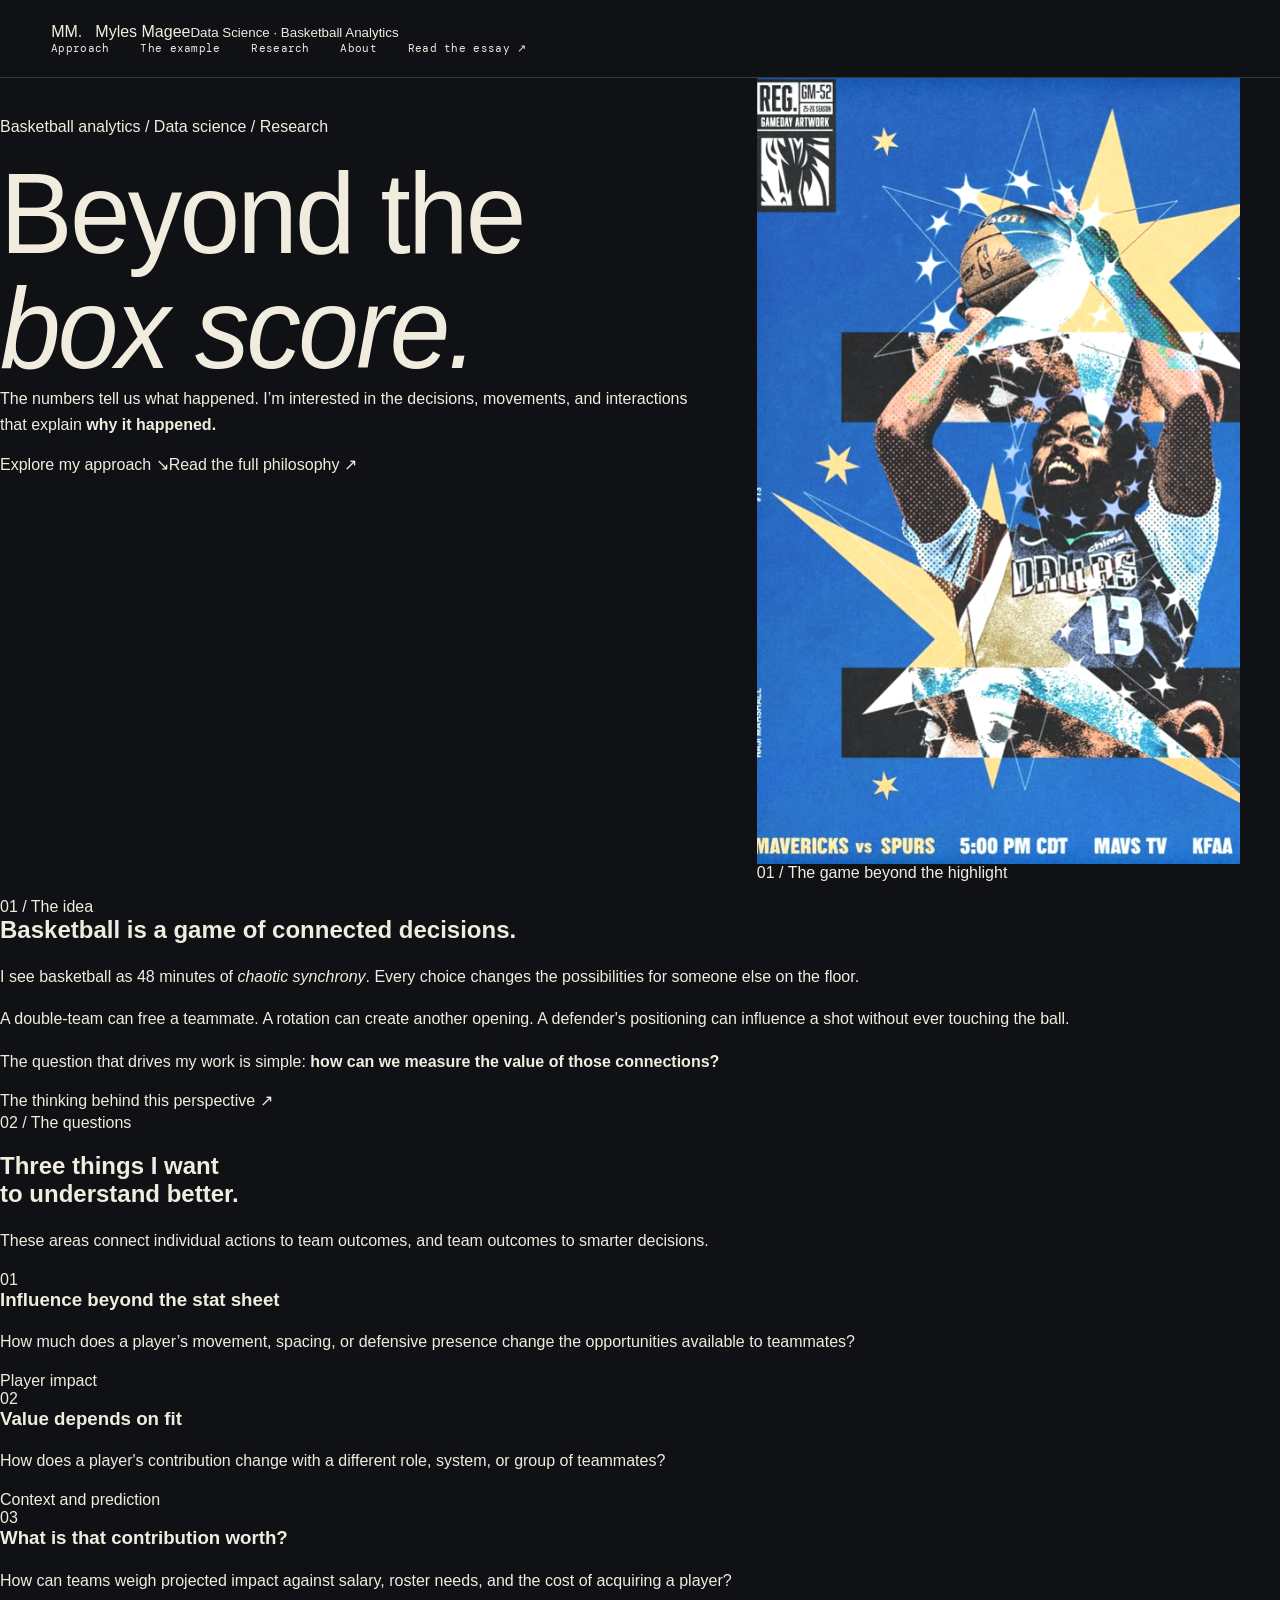
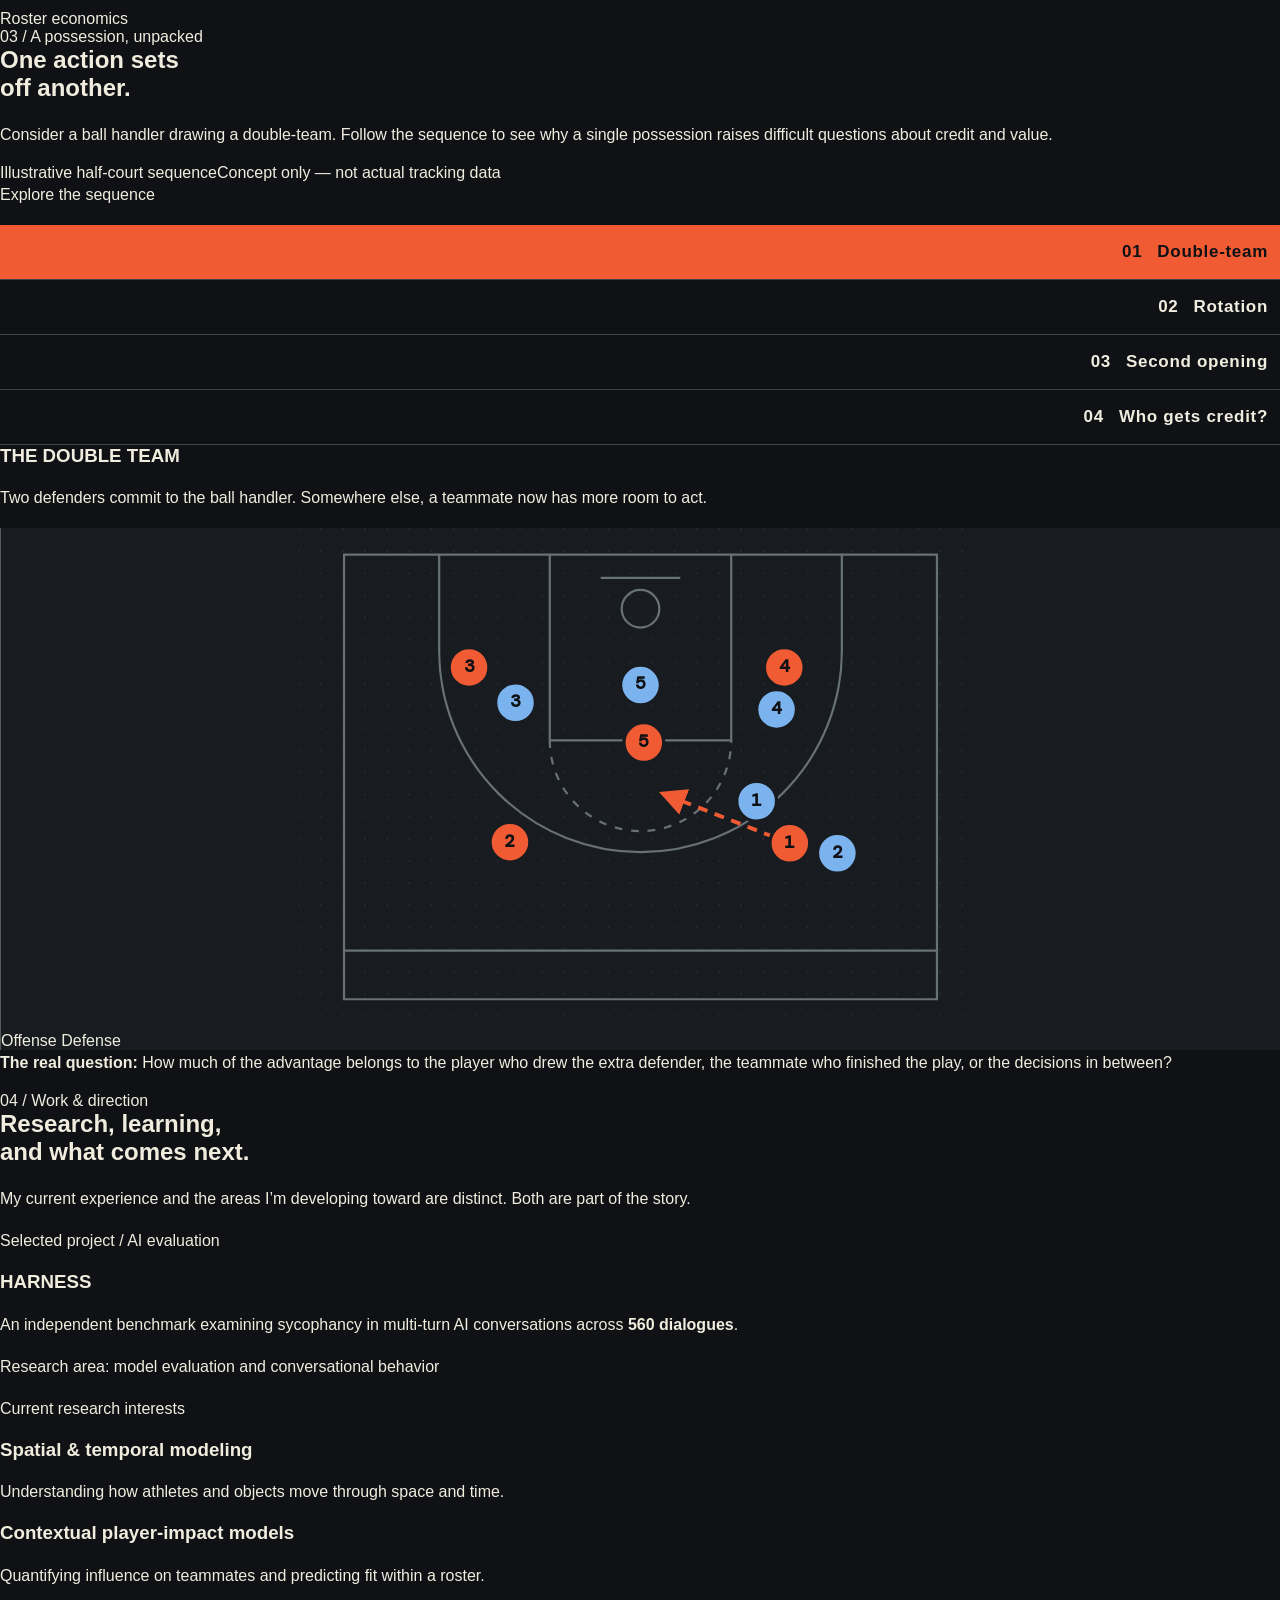
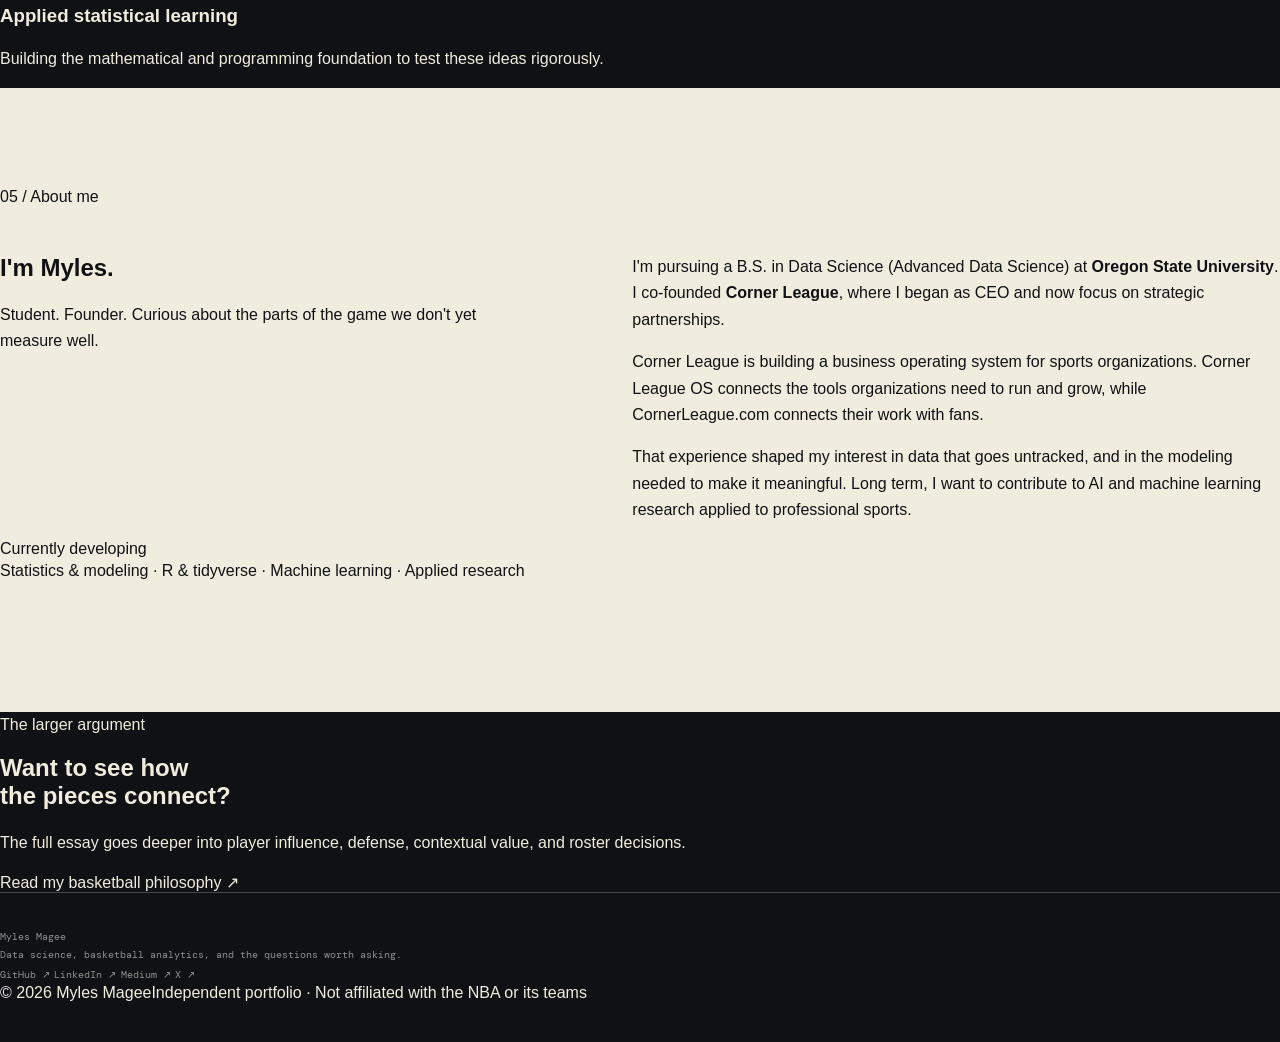
==== commit a5bb458b: "Update index.html" ====
--- a/index.html
+++ b/index.html
@@ -1,140 +1,125 @@
 <!doctype html>
-<html lang="en">
-<head>
-  <meta charset="utf-8">
-  <meta name="viewport" content="width=device-width,initial-scale=1">
-  <meta name="theme-color" content="#101115">
-  <meta name="description" content="Myles Magee — data science, basketball analytics, and the invisible value behind the box score. Explore ideas on player influence, spatial modeling, and roster fit.">
-  <meta property="og:title" content="Myles Magee | Beyond the Box Score">
-  <meta property="og:description" content="48 minutes of beautiful chaotic synchrony. Basketball analytics, AI research, and the value traditional statistics miss.">
-  <title>Myles Magee — Beyond the Box Score</title>
-  <link rel="icon" href="assets/mark.svg" type="image/svg+xml">
-  <link rel="preconnect" href="https://fonts.googleapis.com">
-  <link rel="preconnect" href="https://fonts.gstatic.com" crossorigin>
-  <link href="https://fonts.googleapis.com/css2?family=Anton&family=Barlow+Condensed:wght@400;500;600;700;800;900&family=DM+Mono:wght@400;500&family=Space+Grotesk:wght@400;500;600;700&display=swap" rel="stylesheet">
-  <link rel="stylesheet" href="assets/style.css">
-  <script src="assets/site.js" defer></script>
-</head>
-<body class="page-home">
-<a class="skip-link" href="#main">Skip to content</a>
-<div class="top-rule"></div>
+<html lang="en"><head><meta charset="utf-8">
+<meta name="viewport" content="width=device-width, initial-scale=1">
+<meta name="theme-color" content="#f7f6f2">
+<link rel="icon" href="assets/mark.svg" type="image/svg+xml">
+<link rel="preconnect" href="https://fonts.googleapis.com">
+<link rel="preconnect" href="https://fonts.gstatic.com" crossorigin>
+<link href="https://fonts.googleapis.com/css2?family=DM+Sans:wght@400;500;600;700;800&family=DM+Mono:wght@400;500&display=swap" rel="stylesheet">
+<link rel="stylesheet" href="assets/style.css">
+<script defer src="assets/site.js"></script>
+<meta name="description" content="Myles Magee studies data science and basketball analytics, asking how player interactions, spatial decisions, and team context shape value beyond the box score.">
+<meta property="og:title" content="Myles Magee — Beyond the Box Score">
+<meta property="og:description" content="A personal portfolio in basketball analytics, AI research, and the value traditional statistics miss.">
+<title>Myles Magee — Basketball Analytics & Data Science</title></head>
+<body class="page-home"><a class="skip-link" href="#main">Skip to content</a>
 <header class="site-header" id="top">
-  <a class="brand" href="index.html" aria-label="Myles Magee, home"><span class="brand-icon">M<span class="brand-dot">.</span></span><span class="brand-name">MYLES MAGEE<small>DATA / BASKETBALL / RESEARCH</small></span></a>
-  <button type="button" class="menu-toggle" aria-label="Open navigation" aria-controls="site-nav" aria-expanded="false"><span></span><span></span></button>
-  <nav class="site-nav" id="site-nav" aria-label="Main navigation">
-    <a href="#vision">VISION</a><a href="#playbook">THE PLAY</a><a href="#research">RESEARCH</a><a href="#about">ABOUT</a><a class="nav-special" href="philosophy.html">READ MY ESSAY <span aria-hidden="true">↗</span></a>
-  </nav>
+  <div class="container header-inner">
+    <a class="brand" href="index.html" aria-label="Myles Magee home"><span class="brand-monogram">MM<span>.</span></span><span class="brand-label">Myles Magee<small>Data Science · Basketball Analytics</small></span></a>
+    <button class="menu-toggle" type="button" aria-label="Open navigation" aria-controls="site-nav" aria-expanded="false"><span></span><span></span></button>
+    <nav id="site-nav" class="site-nav" aria-label="Main navigation">
+      <a href="index.html#approach">Approach</a><a href="index.html#example">The example</a><a href="index.html#research">Research</a><a href="index.html#about">About</a><a class="nav-essay" href="philosophy.html">Read the essay <span aria-hidden="true">↗</span></a>
+    </nav>
+  </div>
 </header>
 <main id="main">
-  <section class="hero wrap" aria-labelledby="hero-heading">
+  <section class="hero container" aria-labelledby="hero-title">
     <div class="hero-copy">
-      <div class="section-meta hero-meta"><span><span class="pulse-dot"></span> BASKETBALL ANALYTICS / NO. 001</span><span>MM—26</span></div>
-      <p class="hero-overline">I'M INTERESTED IN EVERYTHING THAT <strong>DOESN'T</strong> MAKE THE HIGHLIGHT REEL.</p>
-      <h1 id="hero-heading"><span>BEYOND</span><span class="outlined">THE BOX</span><span class="color-title">SCORE<span class="heading-dot">.</span></span></h1>
-      <div class="hero-bottom"><p>Basketball is 48 minutes of beautiful <em>chaotic synchrony.</em> I want to understand how one player changes the possibilities for everyone else.</p><a class="round-link" href="#vision" aria-label="Explore the philosophy"><span aria-hidden="true">↓</span></a></div>
-      <div class="hero-footnote"><span>NBA / MOVEMENT / SPACE / DECISIONS</span><span>SCROLL TO EXPLORE ↓</span></div>
+      <p class="eyebrow">Basketball analytics / Data science / Research</p>
+      <h1 id="hero-title">Beyond the<br><em>box score.</em></h1>
+      <p class="hero-lead">The numbers tell us what happened. I’m interested in the decisions, movements, and interactions that explain <strong>why it happened.</strong></p>
+      <div class="hero-actions"><a class="button-primary" href="#approach">Explore my approach <span aria-hidden="true">↘</span></a><a class="button-link" href="philosophy.html">Read the full philosophy <span aria-hidden="true">↗</span></a></div>
     </div>
-    <div class="hero-art" aria-label="Layered, editorial sports imagery">
-      <div class="hero-art-back"></div>
-      <img class="hero-poster" src="assets/images/mavericks-poster.png" alt="Blue and gold vintage Mavericks basketball artwork featuring a player rising to shoot" fetchpriority="high">
-      <div class="hero-image-ribbon">THE GAME IS BIGGER THAN ONE PLAYER</div>
-      <div class="hero-art-stamp" aria-hidden="true"><span>48</span><small>MINUTES<br>OF CHAOS</small></div>
-      <div class="hero-art-index">FIG. 01 / CULTURE OF THE GAME</div>
-    </div>
+    <figure class="hero-image"><img src="assets/images/mavericks-poster.png" alt="Blue-and-gold basketball editorial artwork showing a player shooting" fetchpriority="high"><figcaption>01 / The game beyond the highlight</figcaption></figure>
   </section>
-  <div class="marquee" aria-hidden="true"><div class="marquee-inner">THE BOX SCORE IS A STARTING POINT <b>✳</b> NOT THE WHOLE STORY <b>✳</b> THE BOX SCORE IS A STARTING POINT <b>✳</b> NOT THE WHOLE STORY <b>✳</b></div></div>
 
-  <section class="vision-section" id="vision" aria-labelledby="vision-title">
-    <div class="wrap vision-grid">
-      <div class="vision-lead"><div class="section-meta light-meta"><span>01 / THE PHILOSOPHY</span><span>LOOK CLOSER ↘</span></div>
-        <h2 id="vision-title">CHAOTIC<br><span>SYNCHRONY.</span></h2>
-        <span class="asterisk" aria-hidden="true">✳</span>
-      </div>
-      <div class="vision-body"><div class="eyebrow-tag">A DIFFERENT WAY TO SEE BASKETBALL</div>
-        <p class="vision-declaration">A possession is not five individual performances. <strong>It's a chain of decisions, reactions, and opportunities.</strong></p>
-        <p>When a star draws two defenders, the box score might credit the eventual scorer. But what about the space created? The rotation forced? The defender who never touched the ball but changed the shot?</p>
-        <p>I'm interested in measuring those connections — and how they translate into wins, better roster construction, and smarter decisions.</p>
-        <a class="text-link" href="philosophy.html">READ MY FULL BASKETBALL PHILOSOPHY <span aria-hidden="true">↗</span></a>
-      </div>
+  <section id="approach" class="section section-rule container" aria-labelledby="approach-title">
+    <div class="section-label">01 / The idea</div>
+    <div class="intro-grid">
+      <h2 id="approach-title">Basketball is a game of <span class="text-orange">connected decisions.</span></h2>
+      <div class="body-copy"><p>I see basketball as 48 minutes of <em>chaotic synchrony</em>. Every choice changes the possibilities for someone else on the floor.</p><p>A double-team can free a teammate. A rotation can create another opening. A defender's positioning can influence a shot without ever touching the ball.</p><p>The question that drives my work is simple: <strong>how can we measure the value of those connections?</strong></p><a class="inline-link" href="philosophy.html">The thinking behind this perspective <span aria-hidden="true">↗</span></a></div>
     </div>
   </section>
 
-  <section class="lab-section wrap" id="playbook" aria-labelledby="lab-heading">
-    <div class="section-meta"><span>02 / INSIDE A POSSESSION</span><span>INTERACTIVE FILM ROOM / CONCEPTUAL</span></div>
-    <div class="lab-title-row"><div><div class="small-kicker">THE INVISIBLE ASSIST</div><h2 id="lab-heading">ONE ACTION.<br><span>FIVE REACTIONS.</span></h2></div><p>Imagine the possession from a different angle. Select a moment to see how attention shifts across the floor.</p></div>
-    <div class="lab-shell">
-      <div class="lab-sidebar">
-        <div class="lab-topline"><span>POSSESSION 001</span><span class="live-indicator">● LIVE MODEL</span></div>
-        <p class="lab-instruction">SEQUENCE</p>
-        <div class="steps" role="group" aria-label="Basketball possession stages">
-          <button class="step-button active" type="button" data-step="0" aria-pressed="true"><b>01</b><span>THE DOUBLE TEAM</span><span aria-hidden="true">↗</span></button>
-          <button class="step-button" type="button" data-step="1" aria-pressed="false"><b>02</b><span>THE ROTATION</span><span aria-hidden="true">↗</span></button>
-          <button class="step-button" type="button" data-step="2" aria-pressed="false"><b>03</b><span>THE RIPPLE</span><span aria-hidden="true">↗</span></button>
-          <button class="step-button" type="button" data-step="3" aria-pressed="false"><b>04</b><span>THE QUESTION</span><span aria-hidden="true">↗</span></button>
+  <section class="section section-soft" aria-labelledby="questions-title"><div class="container">
+    <div class="section-heading"><div><p class="section-label">02 / The questions</p><h2 id="questions-title">Three things I want<br>to understand better.</h2></div><p>These areas connect individual actions to team outcomes, and team outcomes to smarter decisions.</p></div>
+    <div class="question-list">
+      <article class="question-row"><span class="question-index">01</span><div><h3>Influence beyond the stat sheet</h3><p>How much does a player’s movement, spacing, or defensive presence change the opportunities available to teammates?</p></div><span class="question-tag">Player impact</span></article>
+      <article class="question-row"><span class="question-index">02</span><div><h3>Value depends on fit</h3><p>How does a player's contribution change with a different role, system, or group of teammates?</p></div><span class="question-tag">Context and prediction</span></article>
+      <article class="question-row"><span class="question-index">03</span><div><h3>What is that contribution worth?</h3><p>How can teams weigh projected impact against salary, roster needs, and the cost of acquiring a player?</p></div><span class="question-tag">Roster economics</span></article>
+    </div>
+  </div></section>
+
+  <section id="example" class="section container" aria-labelledby="example-title">
+    <div class="section-label">03 / A possession, unpacked</div>
+    <div class="section-heading"><div><h2 id="example-title">One action sets<br>off another.</h2></div><p>Consider a ball handler drawing a double-team. Follow the sequence to see why a single possession raises difficult questions about credit and value.</p></div>
+    <div class="example-card">
+      <div class="example-topline"><span>Illustrative half-court sequence</span><span>Concept only — not actual tracking data</span></div>
+      <div class="example-layout">
+        <div class="example-controls">
+          <p class="minor-label">Explore the sequence</p>
+          <div class="steps" role="group" aria-label="Basketball possession stages">
+            <button class="step-button active" type="button" data-step="0" aria-pressed="true"><span>01</span> Double-team</button>
+            <button class="step-button" type="button" data-step="1" aria-pressed="false"><span>02</span> Rotation</button>
+            <button class="step-button" type="button" data-step="2" aria-pressed="false"><span>03</span> Second opening</button>
+            <button class="step-button" type="button" data-step="3" aria-pressed="false"><span>04</span> Who gets credit?</button>
+          </div>
+          <div class="example-readout" aria-live="polite"><h3 id="step-title">THE DOUBLE TEAM</h3><p id="step-description">Two defenders commit to the ball handler. Somewhere else, a teammate now has more room to act.</p></div>
         </div>
-        <div class="lab-readout" aria-live="polite"><small>WHAT'S HAPPENING?</small><h3 id="step-title">THE DOUBLE TEAM</h3><p id="step-description">Two defenders commit to the ball handler. Somewhere else, a teammate now has more room to act.</p></div>
-      </div>
-      <div class="court-frame"><div class="court-bar"><span>TOP-DOWN / HALF COURT</span><span>ILLUSTRATIVE, NOT TRACKING DATA</span></div>
-        <svg id="play-court" viewBox="0 0 620 452" role="img" aria-label="Stylized half-court diagram with five offensive players in orange and five defenders in blue, changing position through the possession">
-          <defs><pattern id="courtdots" width="20" height="20" patternUnits="userSpaceOnUse"><circle cx="1" cy="1" r=".7" fill="#7a7b75" opacity=".24"/></pattern><marker id="passarrow" markerWidth="7" markerHeight="7" refX="6" refY="3.5" orient="auto"><path d="M0 0 L7 3.5 L0 7 Z" fill="#f15b34"/></marker></defs>
-          <rect x="0" y="0" width="620" height="452" fill="#181c20"/><rect x="0" y="0" width="620" height="452" fill="url(#courtdots)"/>
-          <g class="court-lines" fill="none" stroke="#687078" stroke-width="2"><path d="M42 24 H578 V426 H42 Z"/><path d="M228 24 V192 H392 V24"/><path d="M228 192 A82 82 0 0 0 392 192" stroke-dasharray="7 8"/><path d="M128 24 V111 A182 182 0 0 0 492 111 V24"/><circle cx="310" cy="73" r="17"/><path d="M274 45 H346"/><path d="M42 382 H578"/></g>
-          <g id="play-paths" fill="none" stroke="#f15b34" stroke-width="3.5" stroke-dasharray="9 7" marker-end="url(#passarrow)"><path id="play-path" d="M445 285 L330 240"/></g>
-          <g id="players">
-            <g class="player offensive" data-player="o1" transform="translate(445 285)"><circle r="18"/><text>1</text></g>
-            <g class="player offensive" data-player="o2" transform="translate(192 284)"><circle r="18"/><text>2</text></g>
-            <g class="player offensive" data-player="o3" transform="translate(155 126)"><circle r="18"/><text>3</text></g>
-            <g class="player offensive" data-player="o4" transform="translate(440 126)"><circle r="18"/><text>4</text></g>
-            <g class="player offensive" data-player="o5" transform="translate(313 194)"><circle r="18"/><text>5</text></g>
-            <g class="player defensive" data-player="d1" transform="translate(415 247)"><circle r="18"/><text>1</text></g>
-            <g class="player defensive" data-player="d2" transform="translate(488 294)"><circle r="18"/><text>2</text></g>
-            <g class="player defensive" data-player="d3" transform="translate(197 158)"><circle r="18"/><text>3</text></g>
-            <g class="player defensive" data-player="d4" transform="translate(433 164)"><circle r="18"/><text>4</text></g>
-            <g class="player defensive" data-player="d5" transform="translate(310 142)"><circle r="18"/><text>5</text></g>
-          </g>
-        </svg>
-        <div class="court-bottom"><span><i class="legend-offense"></i> OFFENSE</span><span><i class="legend-defense"></i> DEFENSE</span><span class="court-caption">NOT TO SCALE / ILLUSTRATION</span></div>
+        <div class="court-frame"><div class="court-svg-wrap"><svg aria-label="Stylized half-court diagram with five offensive players in orange and five defenders in blue, changing position through the possession" id="play-court" role="img" viewbox="0 0 620 452">
+<defs><pattern height="20" id="courtdots" patternunits="userSpaceOnUse" width="20"><circle cx="1" cy="1" fill="#7a7b75" opacity=".24" r=".7"></circle></pattern><marker id="passarrow" markerheight="7" markerwidth="7" orient="auto" refx="6" refy="3.5"><path d="M0 0 L7 3.5 L0 7 Z" fill="#f15b34"></path></marker></defs>
+<rect fill="#181c20" height="452" width="620" x="0" y="0"></rect><rect fill="url(#courtdots)" height="452" width="620" x="0" y="0"></rect>
+<g class="court-lines" fill="none" stroke="#687078" stroke-width="2"><path d="M42 24 H578 V426 H42 Z"></path><path d="M228 24 V192 H392 V24"></path><path d="M228 192 A82 82 0 0 0 392 192" stroke-dasharray="7 8"></path><path d="M128 24 V111 A182 182 0 0 0 492 111 V24"></path><circle cx="310" cy="73" r="17"></circle><path d="M274 45 H346"></path><path d="M42 382 H578"></path></g>
+<g fill="none" id="play-paths" marker-end="url(#passarrow)" stroke="#f15b34" stroke-dasharray="9 7" stroke-width="3.5"><path d="M445 285 L330 240" id="play-path"></path></g>
+<g id="players">
+<g class="player offensive" data-player="o1" transform="translate(445 285)"><circle r="18"></circle><text>1</text></g>
+<g class="player offensive" data-player="o2" transform="translate(192 284)"><circle r="18"></circle><text>2</text></g>
+<g class="player offensive" data-player="o3" transform="translate(155 126)"><circle r="18"></circle><text>3</text></g>
+<g class="player offensive" data-player="o4" transform="translate(440 126)"><circle r="18"></circle><text>4</text></g>
+<g class="player offensive" data-player="o5" transform="translate(313 194)"><circle r="18"></circle><text>5</text></g>
+<g class="player defensive" data-player="d1" transform="translate(415 247)"><circle r="18"></circle><text>1</text></g>
+<g class="player defensive" data-player="d2" transform="translate(488 294)"><circle r="18"></circle><text>2</text></g>
+<g class="player defensive" data-player="d3" transform="translate(197 158)"><circle r="18"></circle><text>3</text></g>
+<g class="player defensive" data-player="d4" transform="translate(433 164)"><circle r="18"></circle><text>4</text></g>
+<g class="player defensive" data-player="d5" transform="translate(310 142)"><circle r="18"></circle><text>5</text></g>
+</g>
+</svg></div><div class="court-legend"><span><i class="legend-offense"></i> Offense</span><span><i class="legend-defense"></i> Defense</span></div></div>
       </div>
     </div>
-    <div class="lab-question"><span class="question-symbol">?</span><p>WE KNOW THE ACTION CREATES AN ADVANTAGE.<br><strong>BUT HOW MUCH OF AN ADVANTAGE?</strong></p><a href="philosophy.html#invisible-assist" aria-label="Read more about the invisible assist">↗</a></div>
+    <p class="example-note"><strong>The real question:</strong> How much of the advantage belongs to the player who drew the extra defender, the teammate who finished the play, or the decisions in between?</p>
   </section>
 
-  <section class="ideas-section" aria-labelledby="ideas-title"><div class="wrap"><div class="section-meta light-meta"><span>03 / QUESTIONS WORTH PURSUING</span><span>THE ANALYTICAL LENS</span></div>
-      <div class="ideas-heading"><h2 id="ideas-title">WHAT DOES<br>VALUE <em>REALLY</em> LOOK LIKE?</h2><p>Three connected questions drive the way I want to approach basketball analytics.</p></div>
-      <div class="idea-grid">
-        <article class="idea-card"><span class="idea-number">01 /</span><div class="idea-star">✳</div><h3>INVISIBLE<br>IMPACT.</h3><p>How do spacing, off-ball movement, defensive positioning, and decisions change the opportunities available to teammates?</p><span class="idea-bottom">PLAYER INFLUENCE ↗</span></article>
-        <article class="idea-card"><span class="idea-number">02 /</span><div class="idea-star">✳</div><h3>FIT OVER<br>FAME.</h3><p>How does a player's value change depending on the roster, system, role, and people sharing the floor?</p><span class="idea-bottom">CONTEXTUAL MODELING ↗</span></article>
-        <article class="idea-card"><span class="idea-number">03 /</span><div class="idea-star">✳</div><h3>VALUE<br>PER DOLLAR.</h3><p>What does an acquisition actually add to winning when salaries, roster constraints, and opportunity cost enter the picture?</p><span class="idea-bottom">ROSTER ECONOMICS ↗</span></article>
+  <section id="research" class="section section-soft" aria-labelledby="research-title"><div class="container">
+    <div class="section-label">04 / Work & direction</div>
+    <div class="section-heading"><div><h2 id="research-title">Research, learning,<br>and what comes next.</h2></div><p>My current experience and the areas I’m developing toward are distinct. Both are part of the story.</p></div>
+    <div class="work-grid">
+      <article class="work-feature"><p class="minor-label">Selected project / AI evaluation</p><h3>HARNESS</h3><p>An independent benchmark examining sycophancy in multi-turn AI conversations across <strong>560 dialogues</strong>.</p><p class="muted-small">Research area: model evaluation and conversational behavior</p></article>
+      <div class="work-next"><p class="minor-label">Current research interests</p>
+        <div class="next-item"><h3>Spatial & temporal modeling</h3><p>Understanding how athletes and objects move through space and time.</p></div>
+        <div class="next-item"><h3>Contextual player-impact models</h3><p>Quantifying influence on teammates and predicting fit within a roster.</p></div>
+        <div class="next-item"><h3>Applied statistical learning</h3><p>Building the mathematical and programming foundation to test these ideas rigorously.</p></div>
       </div>
     </div>
+  </div></section>
+
+  <section id="about" class="section container about-section" aria-labelledby="about-title">
+    <div class="section-label">05 / About me</div>
+    <div class="about-grid"><div><h2 id="about-title">I'm Myles.</h2><p class="about-tagline">Student. Founder. Curious about the parts of the game we don't yet measure well.</p></div>
+      <div class="body-copy"><p>I'm pursuing a B.S. in Data Science (Advanced Data Science) at <strong>Oregon State University</strong>. I co-founded <strong>Corner League</strong>, where I began as CEO and now focus on strategic partnerships.</p><p>Corner League is building a business operating system for sports organizations. Corner League OS connects the tools organizations need to run and grow, while CornerLeague.com connects their work with fans.</p><p>That experience shaped my interest in data that goes untracked, and in the modeling needed to make it meaningful. Long term, I want to contribute to AI and machine learning research applied to professional sports.</p></div>
+    </div>
+    <div class="skills-strip"><span>Currently developing</span><p>Statistics & modeling <span aria-hidden="true">·</span> R & tidyverse <span aria-hidden="true">·</span> Machine learning <span aria-hidden="true">·</span> Applied research</p></div>
   </section>
 
-  <section class="feature-section wrap" aria-labelledby="feature-title"><div class="section-meta"><span>04 / THE FILM STUDY</span><span>DEFENSE IS AN ECOSYSTEM</span></div>
-    <div class="feature-grid"><div class="feature-art"><div class="feature-img-frame"><img src="assets/images/maxey-collage.png" alt="Graphic sports collage showing a Sixers player across overlapping action frames" loading="lazy"></div><span class="feature-img-caption">FIG. 02 — THE MOMENT / THE MOVEMENT</span></div>
-      <div class="feature-copy"><div class="feature-kicker">BEYOND THE HIGHLIGHT</div><h2 id="feature-title">WHAT IF THE<br>BIGGEST PLAY<br><span>WASN'T IN</span><br>THE BOX SCORE?</h2><p>Steph Curry gets the steal. The stat sheet records it. But what if Draymond Green's positioning influenced the decision that made the steal possible?</p><p>Not every contribution ends with a touch, a shot, or a traditional stat. That doesn't make it any less real.</p><a class="button-arrow" href="philosophy.html#defensive-influence">THE DEFENSIVE SIDE OF VALUE <span>↗</span></a></div>
-    </div>
-  </section>
-
-  <section class="research-section" id="research" aria-labelledby="research-title"><div class="wrap"><div class="section-meta light-meta"><span>05 / RESEARCH & EXPLORATION</span><span>THE WORK BEHIND THE QUESTIONS</span></div>
-    <div class="research-head"><h2 id="research-title">THE RESEARCH<br><span>BOARD.</span></h2><p>Building a technical foundation in data science and AI, with basketball as the long-term testing ground.</p></div>
-    <article class="research-feature"><div class="research-card-intro"><span class="project-badge">PROJECT / 001</span><h3>HARNESS<span class="big-period">.</span></h3><p>An independent benchmark studying sycophancy in multi-turn AI conversations.</p><div class="research-tags"><span>AI EVALUATION</span><span>BENCHMARKING</span><span>RESEARCH</span></div></div><div class="stat-block"><strong>560<span>×</span></strong><p>DIALOGUES<br><small>BENCHMARK SCOPE</small></p></div></article>
-    <div class="research-futures"><div class="futures-head"><span>NEXT / THE QUESTIONS I'M WORKING TOWARD</span><span>EXPLORATION — NOT CLAIMED RESULTS</span></div><div class="future-grid"><div><b>01</b><h3>SPATIAL INTELLIGENCE</h3><p>Player movement, location, and off-ball interactions over time.</p></div><div><b>02</b><h3>PLAYER-IMPACT MODELING</h3><p>Measuring the ways athletes change their teammates' opportunities.</p></div><div><b>03</b><h3>ROSTER-FIT PREDICTION</h3><p>Projecting player contributions in a specific team environment.</p></div></div></div>
-  </div></section>
-
-  <section class="about-section" id="about" aria-labelledby="about-title"><div class="wrap"><div class="section-meta light-meta"><span>06 / THE PERSON BEHIND THE PROJECTS</span><span>ORIGIN STORY</span></div><div class="about-grid"><div class="about-title-block"><h2 id="about-title">HELLO,<br>I'M <span>MYLES.</span></h2><div class="about-sticker">BUILDING<br>MY LENS<br>ON THE GAME ✳</div></div><div class="about-text"><h3>DATA SCIENTIST IN THE MAKING. SPORTS PERSON AT HEART.</h3><p>I'm working toward a B.S. in Data Science (Advanced Data Science) through <strong>Oregon State University</strong>. Before this program, I co-founded <strong>Corner League</strong>, a sports media and operations platform built for underserved sports. I began as CEO and now lead strategic partnerships.</p><p>Building the company taught me that niche sports are full of untracked performance data, and that turning it into something meaningful takes more than good storytelling. <strong>It takes real modeling.</strong></p><p>Long term, I want to do AI and machine learning research applied to professional sports, especially modeling how athletes and objects move through space and time.</p><div class="about-signature">MYLES MAGEE <span>— MM</span></div></div></div>
-      <div class="skills-block"><div class="skills-intro"><h3>CURRENTLY<br>DEVELOPING<span>↘</span></h3><p>Learning in public. Building the foundation before claiming the results.</p></div><div class="skills-list"><div><span>01</span><div><h4>STATISTICS & MATHEMATICAL MODELING</h4><p>Probability, statistical reasoning, and mathematics behind analytical models.</p></div></div><div><span>02</span><div><h4>R PROGRAMMING FOR DATA</h4><p>Cleaning, organizing, manipulating, and analyzing data with R and the tidyverse.</p></div></div><div><span>03</span><div><h4>PREDICTIVE MODELING & MACHINE LEARNING</h4><p>Theoretical foundations and real-world applications.</p></div></div><div><span>04</span><div><h4>CRITICAL THINKING & ANALYTICAL PROBLEM SOLVING</h4><p>Choosing suitable methods, understanding why they work, and interpreting results.</p></div></div><div><span>05</span><div><h4>APPLIED RESEARCH</h4><p>Seeking experience through OSU's URSA Engage program.</p></div></div></div></div>
-  </div></section>
-  <section class="closing-section wrap" aria-labelledby="closing-title"><div class="closing-small">THE NEXT POSSESSION STARTS HERE.</div><h2 id="closing-title">LET'S TALK<br><span>BASKETBALL.</span></h2><div class="closing-row"><p>Always open to conversations about basketball analytics, AI research, and data.</p><a class="closing-cta" href="https://github.com/mylesanalytics" target="_blank" rel="noopener noreferrer">FIND ME ON GITHUB <span aria-hidden="true">↗</span></a></div>
-  <div id="connect" class="social-block" aria-label="Connect with Myles Magee">
-    <div class="social-block-heading"><span>CONNECT / ELSEWHERE</span><span>FIND THE CONVERSATION ↘</span></div>
-    <div class="social-list">
-      <a href="https://www.linkedin.com/in/mylesmagee711/" target="_blank" rel="noopener noreferrer" aria-label="Myles Magee on LinkedIn (opens in new tab)"><span class="social-monogram" aria-hidden="true">in</span><span class="social-name">LINKEDIN</span><span class="social-arrow" aria-hidden="true">↗</span></a>
-      <a href="https://medium.com/@mylesmagee" target="_blank" rel="noopener noreferrer" aria-label="Myles Magee on Medium (opens in new tab)"><span class="social-monogram" aria-hidden="true">M</span><span class="social-name">MEDIUM</span><span class="social-arrow" aria-hidden="true">↗</span></a>
-      <a href="https://x.com/_mylesmagee" target="_blank" rel="noopener noreferrer" aria-label="Myles Magee on X (formerly Twitter; opens in new tab)"><span class="social-monogram" aria-hidden="true">𝕏</span><span class="social-name">X / TWITTER</span><span class="social-arrow" aria-hidden="true">↗</span></a>
-    </div>
+  <section class="closing container" aria-labelledby="closing-title"><div><p class="eyebrow">The larger argument</p><h2 id="closing-title">Want to see how<br>the pieces connect?</h2><p>The full essay goes deeper into player influence, defense, contextual value, and roster decisions.</p></div><a href="philosophy.html" class="button-primary">Read my basketball philosophy <span aria-hidden="true">↗</span></a></section>
+</main><footer class="site-footer">
+  <div class="container footer-inner">
+    <div><a href="index.html" class="footer-name">Myles Magee</a><p>Data science, basketball analytics, and the questions worth asking.</p></div>
+    <nav aria-label="Social links" class="footer-links">
+      <a href="https://github.com/mylesanalytics" target="_blank" rel="noopener noreferrer">GitHub ↗</a>
+      <a href="https://www.linkedin.com/in/mylesmagee711/" target="_blank" rel="noopener noreferrer">LinkedIn ↗</a>
+      <a href="https://medium.com/@mylesmagee" target="_blank" rel="noopener noreferrer">Medium ↗</a>
+      <a href="https://x.com/_mylesmagee" target="_blank" rel="noopener noreferrer">X ↗</a>
+    </nav>
   </div>
-</section>
-</main>
-<footer class="site-footer"><div class="wrap footer-grid"><a class="footer-brand" href="#top">MM<span>✳</span></a><div><p>MYLES MAGEE / INDEPENDENT PORTFOLIO</p><p>DATA SCIENCE × BASKETBALL ANALYTICS</p></div><div><a href="philosophy.html">PHILOSOPHY</a><a href="https://github.com/mylesanalytics" target="_blank" rel="noopener noreferrer">GITHUB ↗</a><a href="https://www.linkedin.com/in/mylesmagee711/" target="_blank" rel="noopener noreferrer">LINKEDIN ↗</a><a href="https://medium.com/@mylesmagee" target="_blank" rel="noopener noreferrer">MEDIUM ↗</a><a href="https://x.com/_mylesmagee" target="_blank" rel="noopener noreferrer">X / TWITTER ↗</a></div><div><p>NOT AFFILIATED WITH THE NBA OR ITS TEAMS.</p><p>© <span data-year>2026</span> MYLES MAGEE</p></div></div></footer>
-</body>
-</html>
+  <div class="container footer-bottom"><span>© <span data-year>2026</span> Myles Magee</span><span>Independent portfolio · Not affiliated with the NBA or its teams</span></div>
+</footer></body></html>
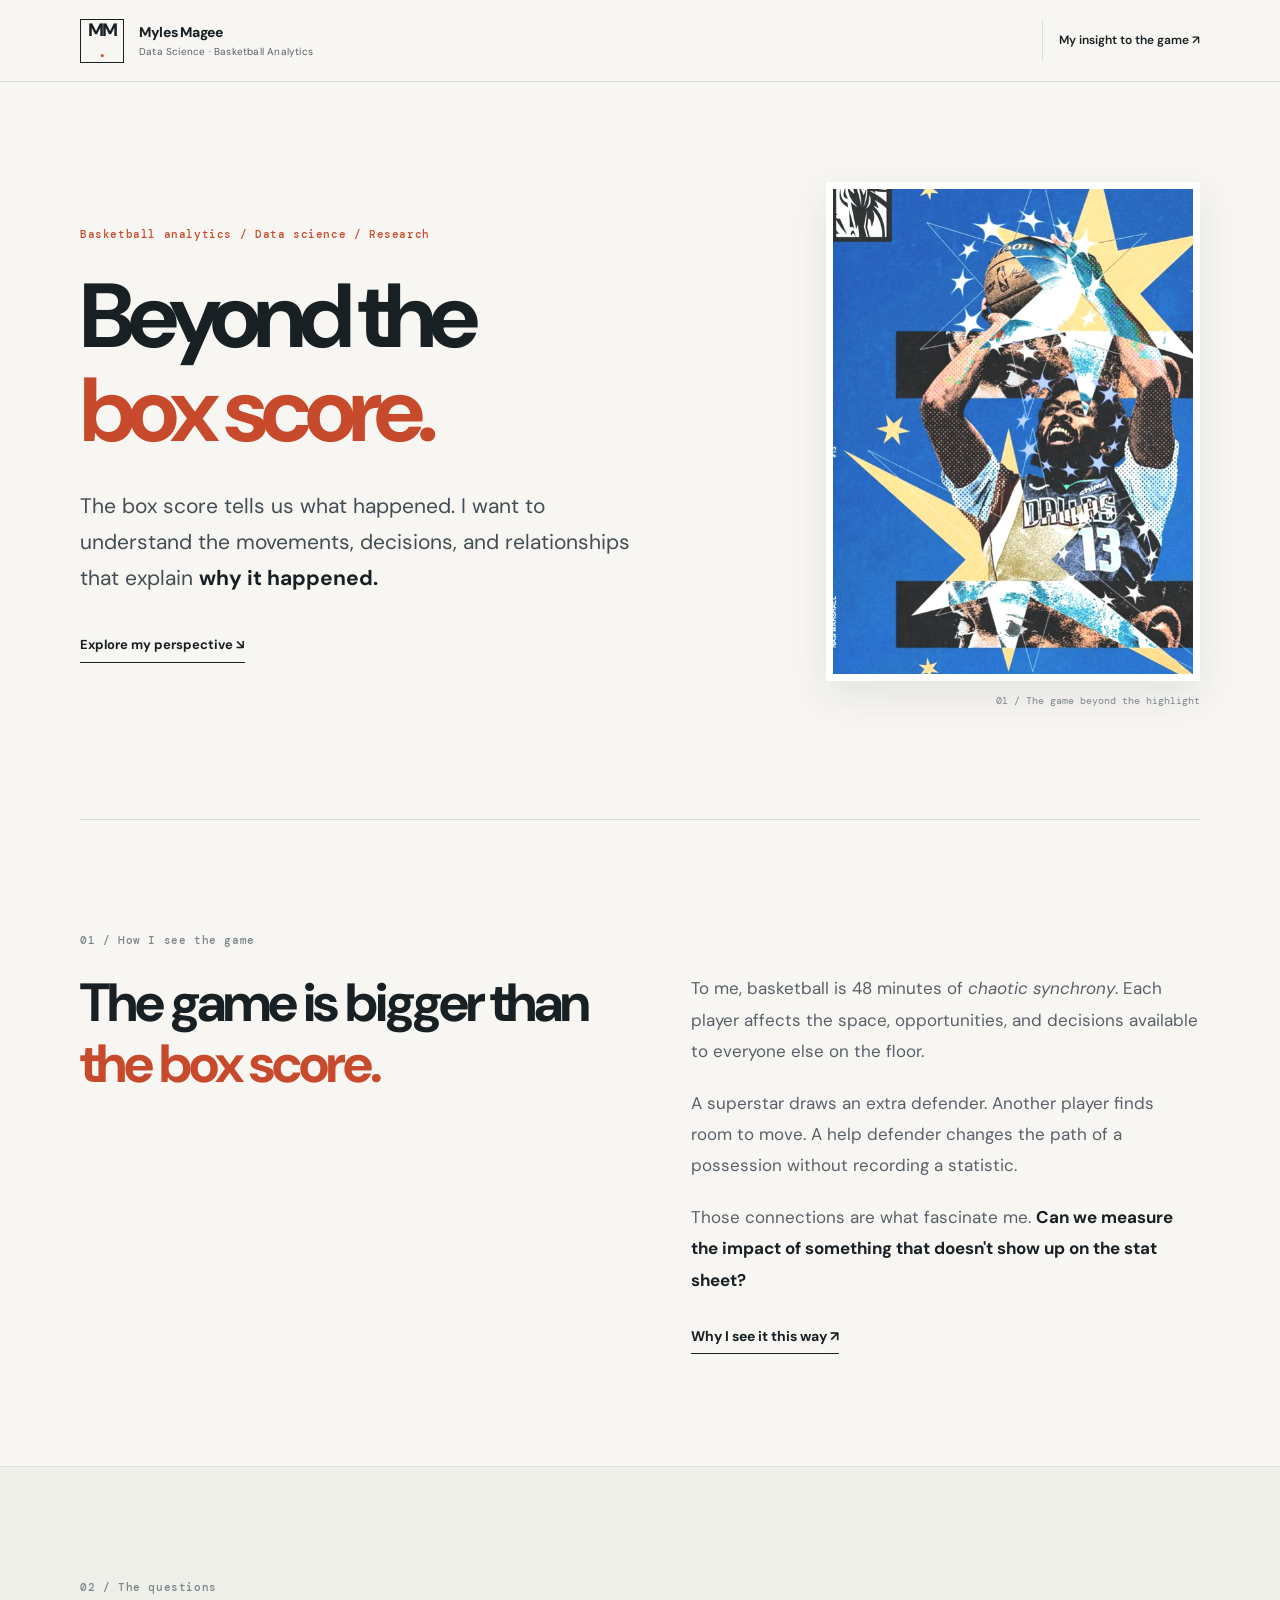
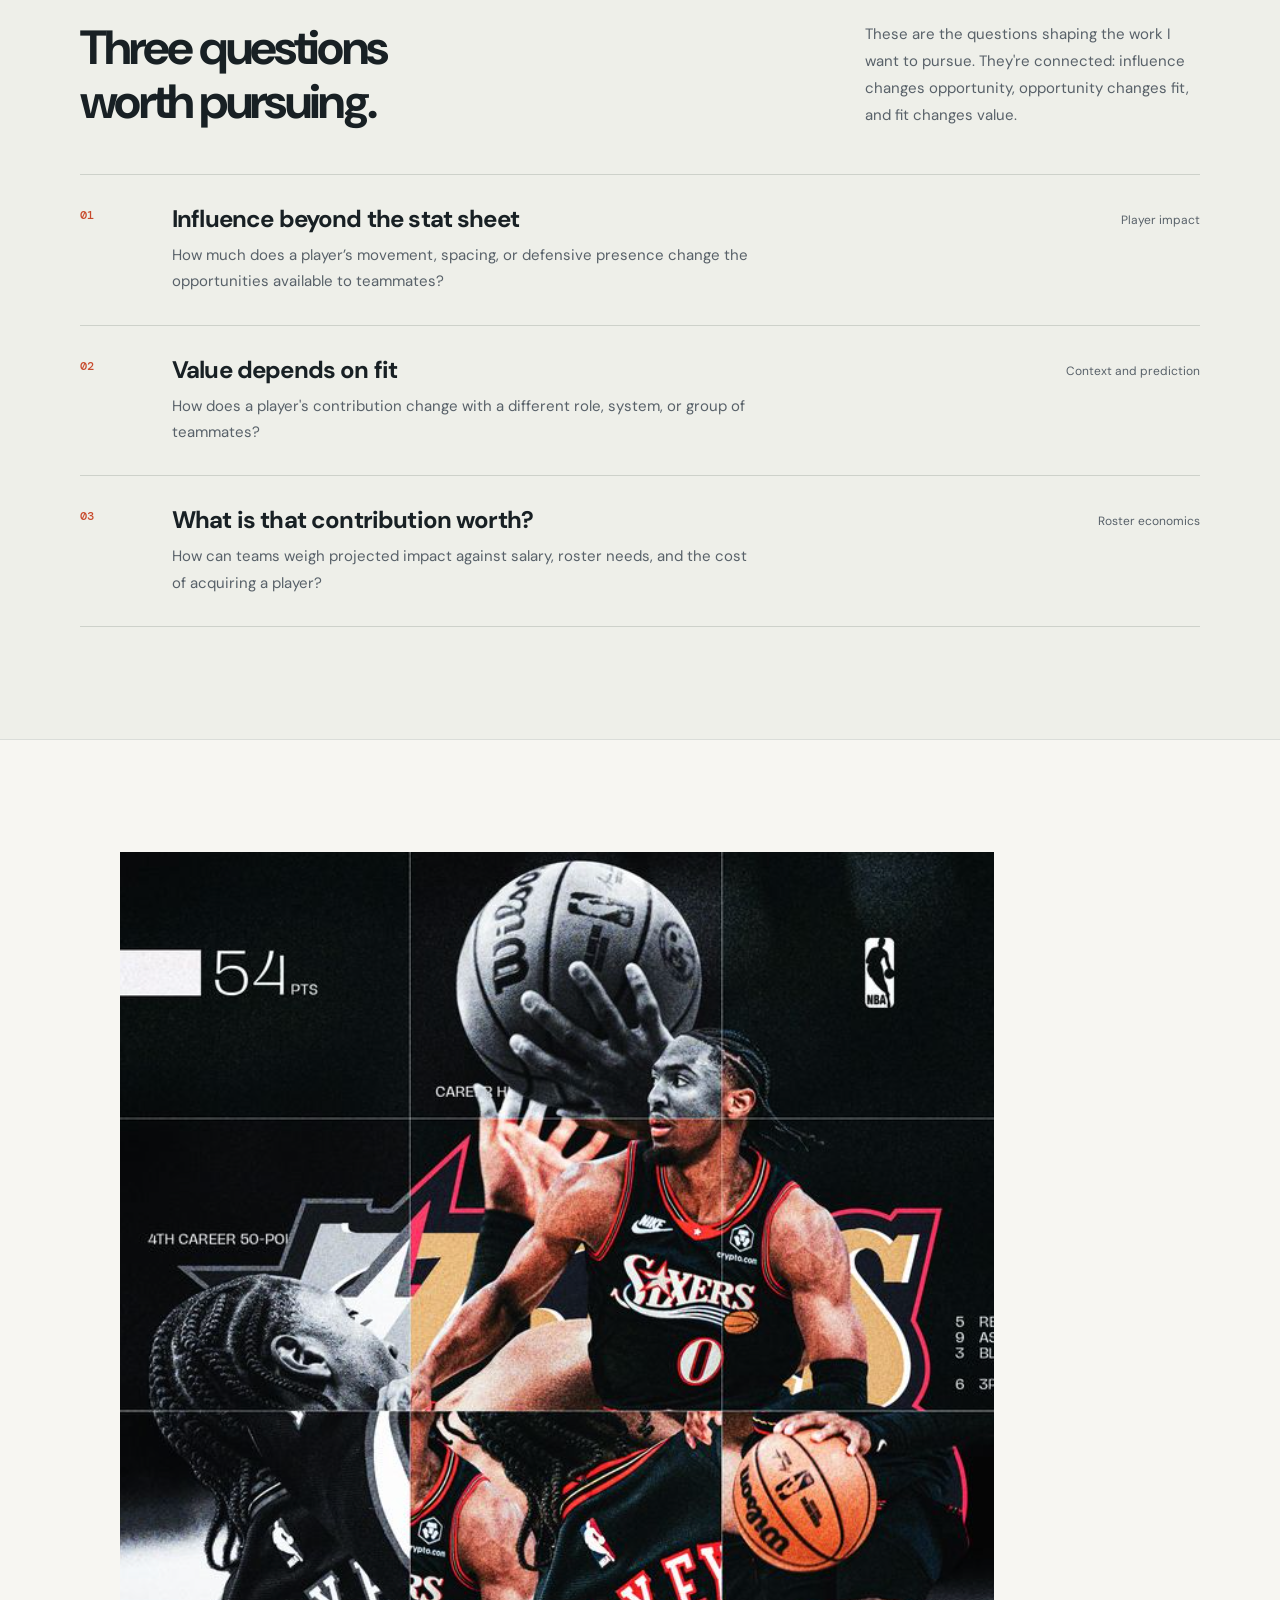
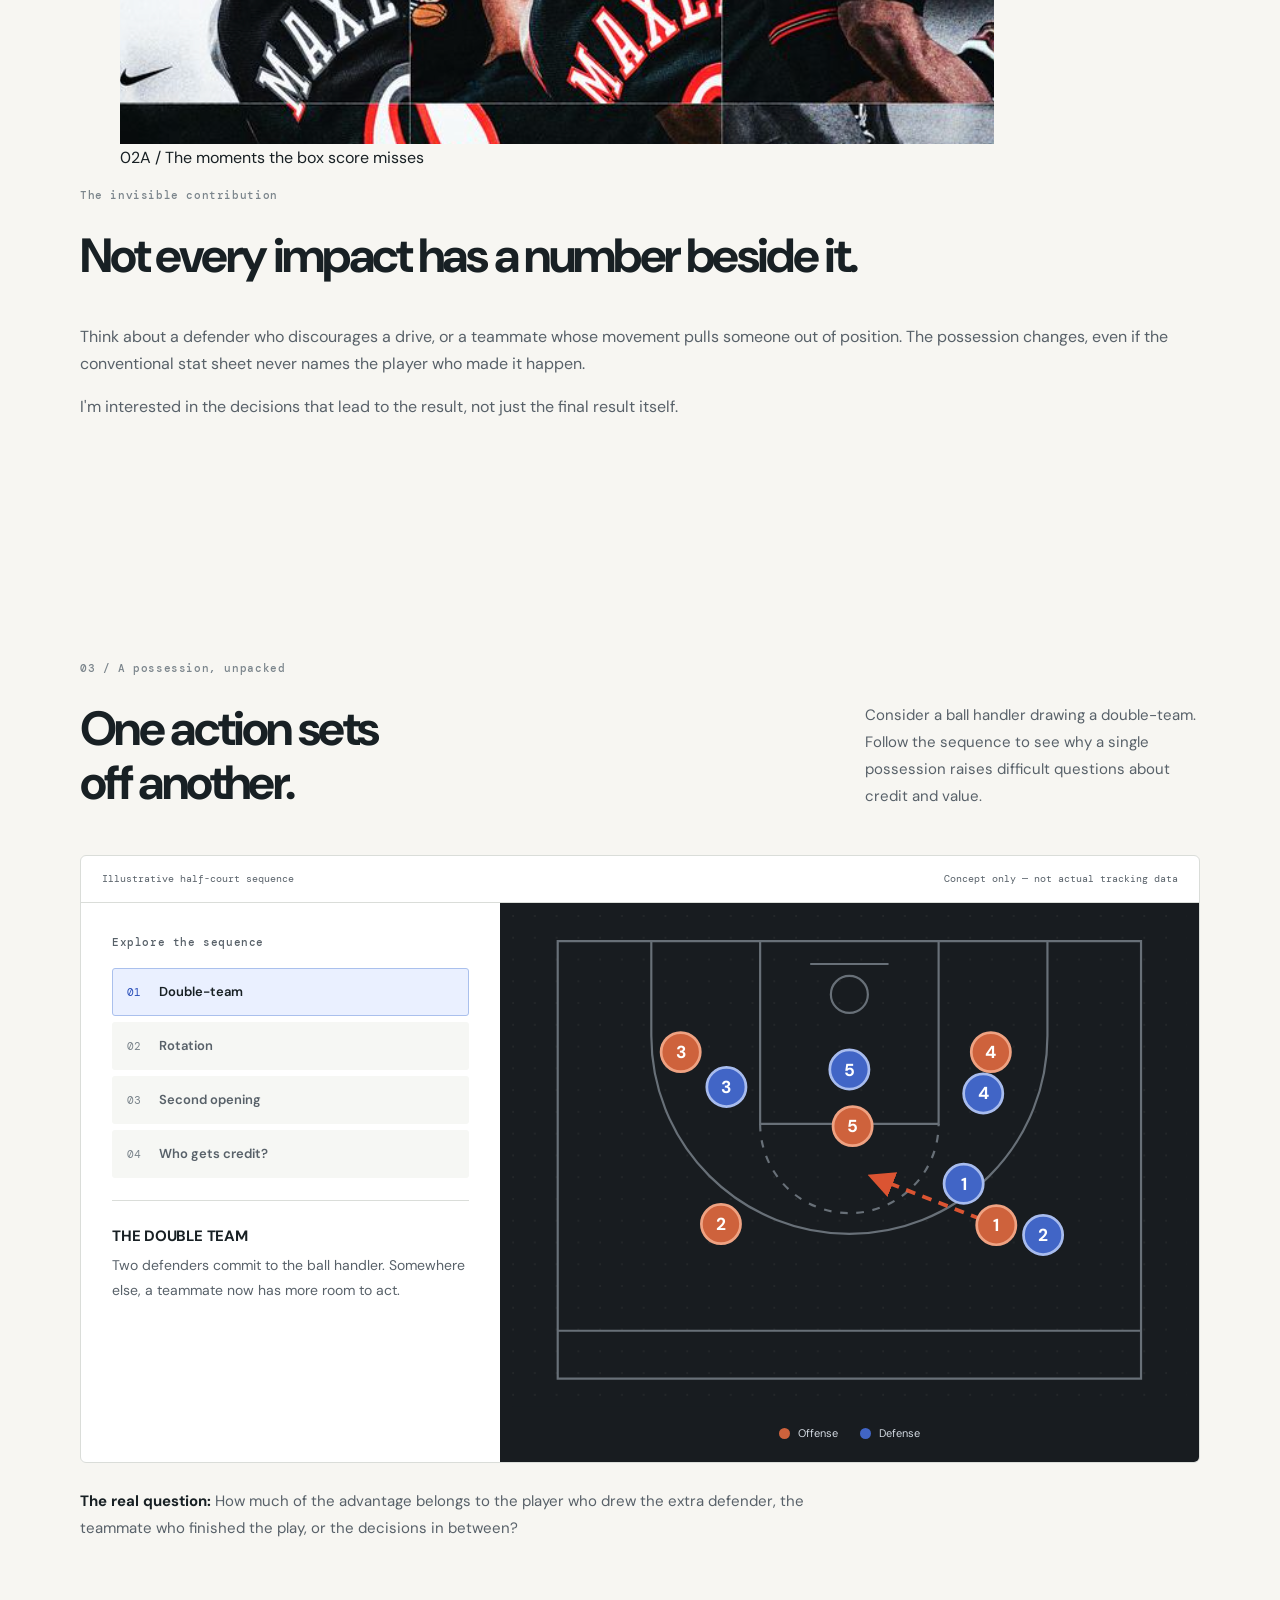
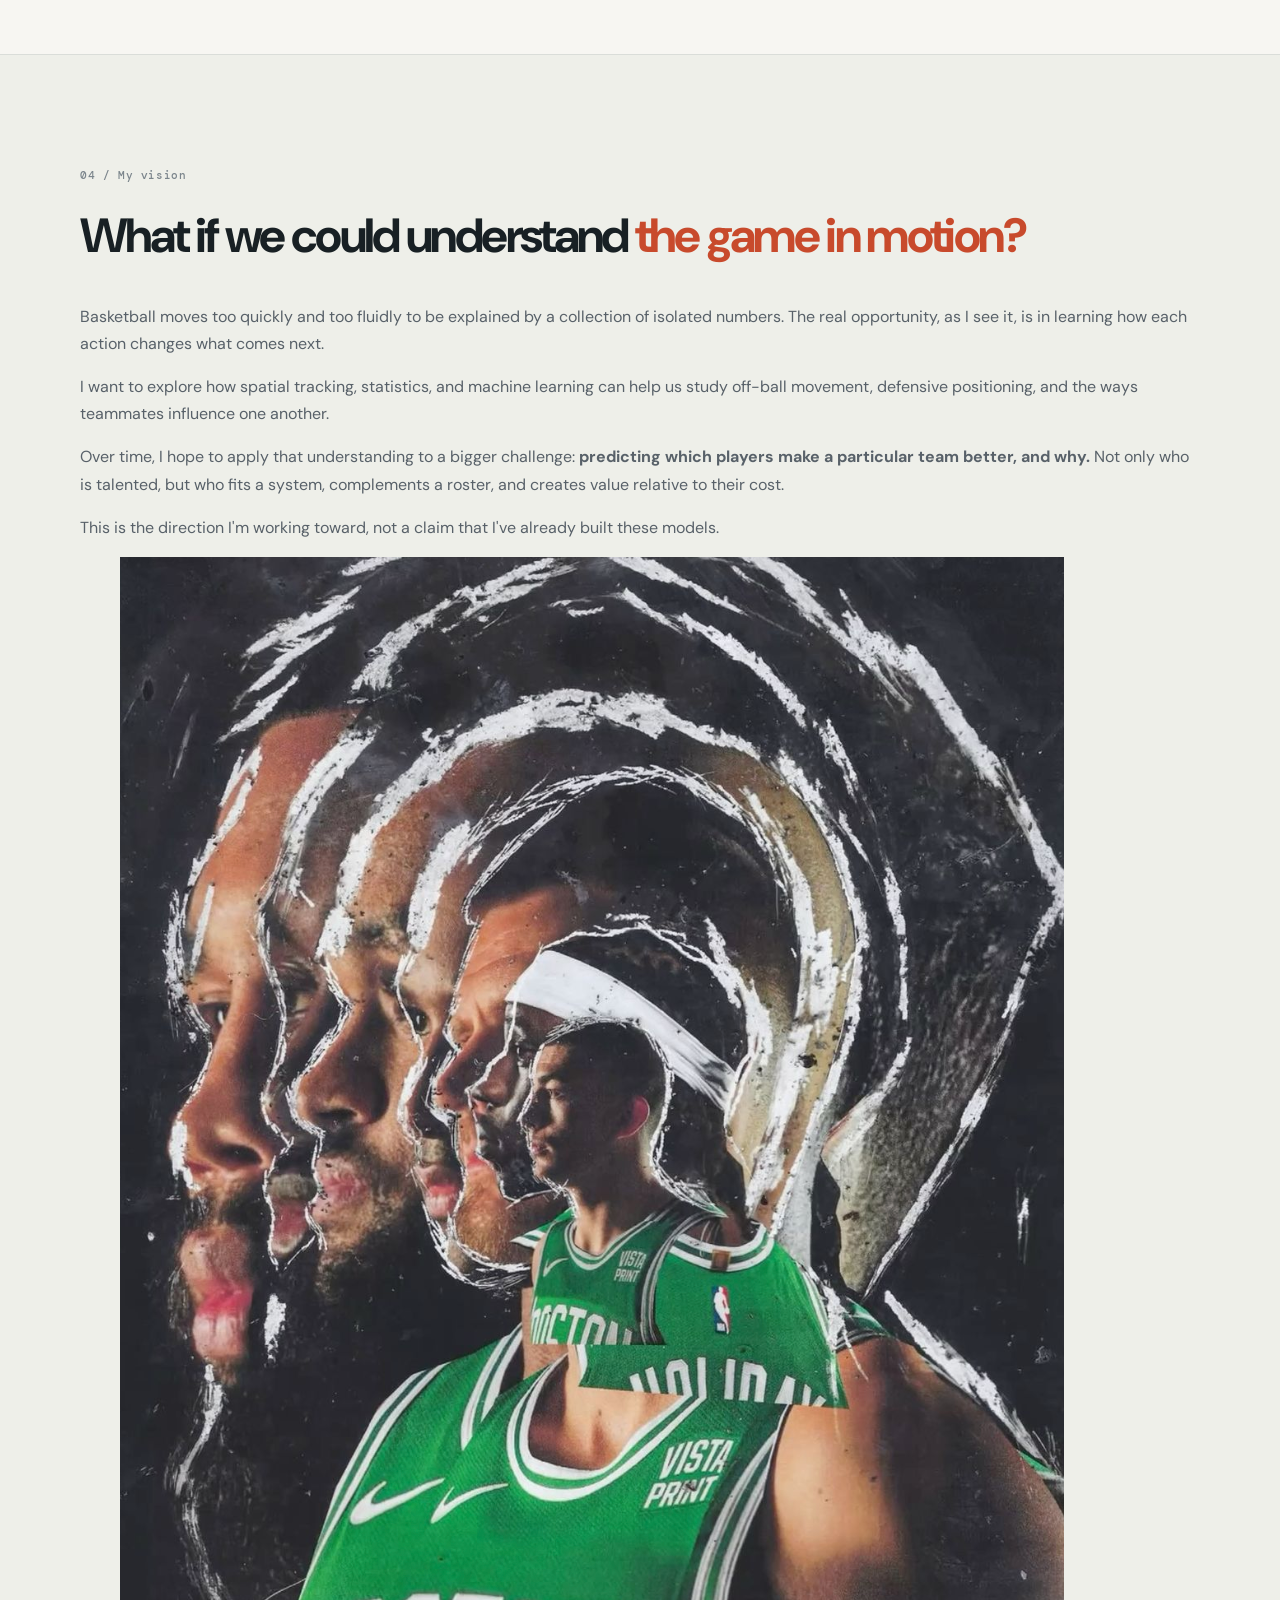
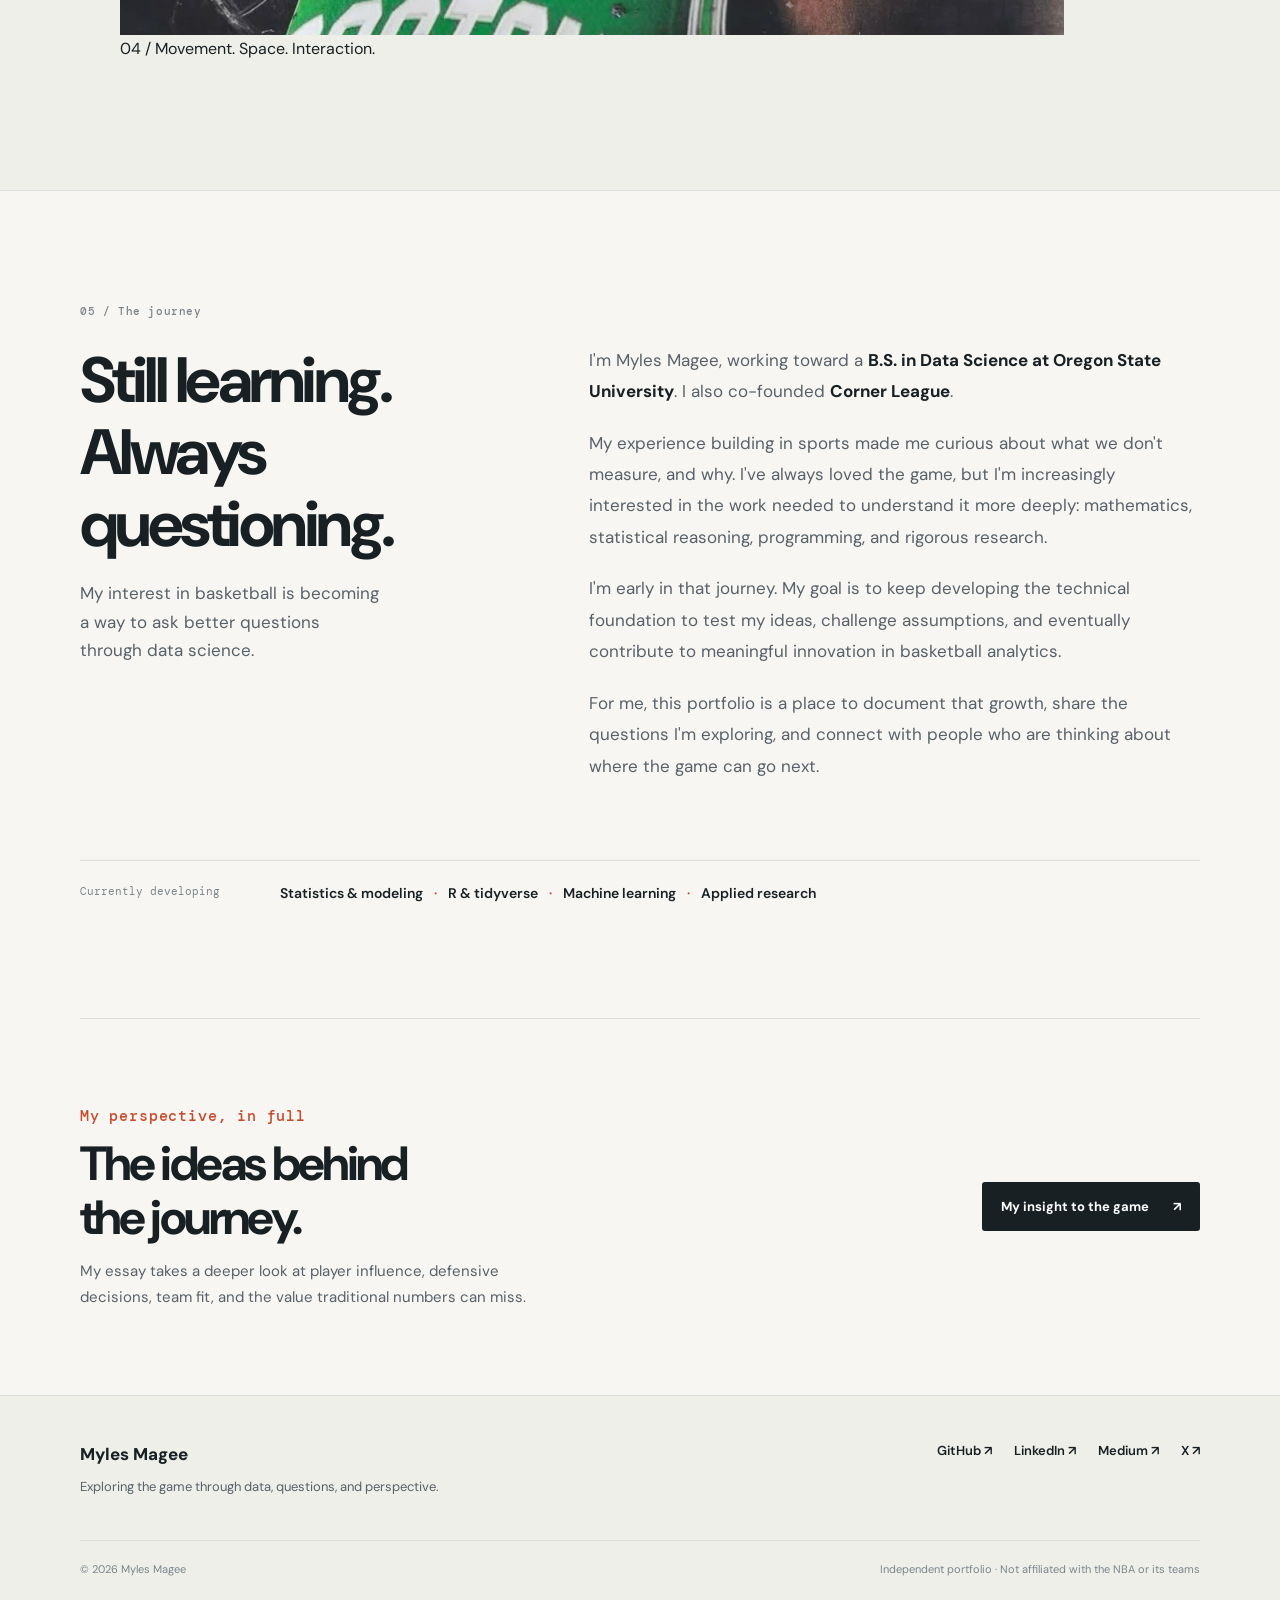
==== commit 5d4e1432: "Update index.html" ====
--- a/index.html
+++ b/index.html
@@ -1,73 +1,78 @@
-<!doctype html>
-<html lang="en"><head><meta charset="utf-8">
-<meta name="viewport" content="width=device-width, initial-scale=1">
-<meta name="theme-color" content="#f7f6f2">
-<link rel="icon" href="assets/mark.svg" type="image/svg+xml">
-<link rel="preconnect" href="https://fonts.googleapis.com">
-<link rel="preconnect" href="https://fonts.gstatic.com" crossorigin>
-<link href="https://fonts.googleapis.com/css2?family=DM+Sans:wght@400;500;600;700;800&family=DM+Mono:wght@400;500&display=swap" rel="stylesheet">
-<link rel="stylesheet" href="assets/style.css">
-<script defer src="assets/site.js"></script>
-<meta name="description" content="Myles Magee studies data science and basketball analytics, asking how player interactions, spatial decisions, and team context shape value beyond the box score.">
-<meta property="og:title" content="Myles Magee — Beyond the Box Score">
-<meta property="og:description" content="A personal portfolio in basketball analytics, AI research, and the value traditional statistics miss.">
-<title>Myles Magee — Basketball Analytics & Data Science</title></head>
+<!DOCTYPE html>
+
+<html lang="en"><head><meta charset="utf-8"/>
+<meta content="width=device-width, initial-scale=1" name="viewport"/>
+<meta content="#f7f6f2" name="theme-color"/>
+<link href="assets/mark.svg" rel="icon" type="image/svg+xml"/>
+<link href="https://fonts.googleapis.com" rel="preconnect"/>
+<link crossorigin="" href="https://fonts.gstatic.com" rel="preconnect"/>
+<link href="https://fonts.googleapis.com/css2?family=DM+Sans:wght@400;500;600;700;800&amp;family=DM+Mono:wght@400;500&amp;display=swap" rel="stylesheet"/>
+<link href="assets/style.css" rel="stylesheet"/>
+<script defer="" src="assets/site.js"></script>
+<meta content="Myles Magee shares his journey into data science and his vision for basketball analytics beyond the box score." name="description"/>
+<meta content="Myles Magee — Beyond the Box Score" property="og:title"/>
+<meta content="My journey into basketball analytics, and the questions about player influence, movement, and team value that I want to explore." property="og:description"/>
+<title>Myles Magee — Basketball Analytics &amp; Data Science</title></head>
 <body class="page-home"><a class="skip-link" href="#main">Skip to content</a>
 <header class="site-header" id="top">
-  <div class="container header-inner">
-    <a class="brand" href="index.html" aria-label="Myles Magee home"><span class="brand-monogram">MM<span>.</span></span><span class="brand-label">Myles Magee<small>Data Science · Basketball Analytics</small></span></a>
-    <button class="menu-toggle" type="button" aria-label="Open navigation" aria-controls="site-nav" aria-expanded="false"><span></span><span></span></button>
-    <nav id="site-nav" class="site-nav" aria-label="Main navigation">
-      <a href="index.html#approach">Approach</a><a href="index.html#example">The example</a><a href="index.html#research">Research</a><a href="index.html#about">About</a><a class="nav-essay" href="philosophy.html">Read the essay <span aria-hidden="true">↗</span></a>
-    </nav>
-  </div>
+<div class="container header-inner">
+<a aria-label="Myles Magee home" class="brand" href="index.html"><span class="brand-monogram">MM<span>.</span></span><span class="brand-label">Myles Magee<small>Data Science · Basketball Analytics</small></span></a>
+
+<nav aria-label="Main navigation" class="site-nav" id="site-nav"><a class="nav-essay" href="philosophy.html">My insight to the game<span aria-hidden="true"> ↗</span></a></nav>
+</div>
 </header>
 <main id="main">
-  <section class="hero container" aria-labelledby="hero-title">
-    <div class="hero-copy">
-      <p class="eyebrow">Basketball analytics / Data science / Research</p>
-      <h1 id="hero-title">Beyond the<br><em>box score.</em></h1>
-      <p class="hero-lead">The numbers tell us what happened. I’m interested in the decisions, movements, and interactions that explain <strong>why it happened.</strong></p>
-      <div class="hero-actions"><a class="button-primary" href="#approach">Explore my approach <span aria-hidden="true">↘</span></a><a class="button-link" href="philosophy.html">Read the full philosophy <span aria-hidden="true">↗</span></a></div>
-    </div>
-    <figure class="hero-image"><img src="assets/images/mavericks-poster.png" alt="Blue-and-gold basketball editorial artwork showing a player shooting" fetchpriority="high"><figcaption>01 / The game beyond the highlight</figcaption></figure>
-  </section>
-
-  <section id="approach" class="section section-rule container" aria-labelledby="approach-title">
-    <div class="section-label">01 / The idea</div>
-    <div class="intro-grid">
-      <h2 id="approach-title">Basketball is a game of <span class="text-orange">connected decisions.</span></h2>
-      <div class="body-copy"><p>I see basketball as 48 minutes of <em>chaotic synchrony</em>. Every choice changes the possibilities for someone else on the floor.</p><p>A double-team can free a teammate. A rotation can create another opening. A defender's positioning can influence a shot without ever touching the ball.</p><p>The question that drives my work is simple: <strong>how can we measure the value of those connections?</strong></p><a class="inline-link" href="philosophy.html">The thinking behind this perspective <span aria-hidden="true">↗</span></a></div>
-    </div>
-  </section>
-
-  <section class="section section-soft" aria-labelledby="questions-title"><div class="container">
-    <div class="section-heading"><div><p class="section-label">02 / The questions</p><h2 id="questions-title">Three things I want<br>to understand better.</h2></div><p>These areas connect individual actions to team outcomes, and team outcomes to smarter decisions.</p></div>
-    <div class="question-list">
-      <article class="question-row"><span class="question-index">01</span><div><h3>Influence beyond the stat sheet</h3><p>How much does a player’s movement, spacing, or defensive presence change the opportunities available to teammates?</p></div><span class="question-tag">Player impact</span></article>
-      <article class="question-row"><span class="question-index">02</span><div><h3>Value depends on fit</h3><p>How does a player's contribution change with a different role, system, or group of teammates?</p></div><span class="question-tag">Context and prediction</span></article>
-      <article class="question-row"><span class="question-index">03</span><div><h3>What is that contribution worth?</h3><p>How can teams weigh projected impact against salary, roster needs, and the cost of acquiring a player?</p></div><span class="question-tag">Roster economics</span></article>
-    </div>
-  </div></section>
-
-  <section id="example" class="section container" aria-labelledby="example-title">
-    <div class="section-label">03 / A possession, unpacked</div>
-    <div class="section-heading"><div><h2 id="example-title">One action sets<br>off another.</h2></div><p>Consider a ball handler drawing a double-team. Follow the sequence to see why a single possession raises difficult questions about credit and value.</p></div>
-    <div class="example-card">
-      <div class="example-topline"><span>Illustrative half-court sequence</span><span>Concept only — not actual tracking data</span></div>
-      <div class="example-layout">
-        <div class="example-controls">
-          <p class="minor-label">Explore the sequence</p>
-          <div class="steps" role="group" aria-label="Basketball possession stages">
-            <button class="step-button active" type="button" data-step="0" aria-pressed="true"><span>01</span> Double-team</button>
-            <button class="step-button" type="button" data-step="1" aria-pressed="false"><span>02</span> Rotation</button>
-            <button class="step-button" type="button" data-step="2" aria-pressed="false"><span>03</span> Second opening</button>
-            <button class="step-button" type="button" data-step="3" aria-pressed="false"><span>04</span> Who gets credit?</button>
-          </div>
-          <div class="example-readout" aria-live="polite"><h3 id="step-title">THE DOUBLE TEAM</h3><p id="step-description">Two defenders commit to the ball handler. Somewhere else, a teammate now has more room to act.</p></div>
-        </div>
-        <div class="court-frame"><div class="court-svg-wrap"><svg aria-label="Stylized half-court diagram with five offensive players in orange and five defenders in blue, changing position through the possession" id="play-court" role="img" viewbox="0 0 620 452">
-<defs><pattern height="20" id="courtdots" patternunits="userSpaceOnUse" width="20"><circle cx="1" cy="1" fill="#7a7b75" opacity=".24" r=".7"></circle></pattern><marker id="passarrow" markerheight="7" markerwidth="7" orient="auto" refx="6" refy="3.5"><path d="M0 0 L7 3.5 L0 7 Z" fill="#f15b34"></path></marker></defs>
+<section aria-labelledby="hero-title" class="hero container">
+<div class="hero-copy">
+<p class="eyebrow">Basketball analytics / Data science / Research</p>
+<h1 id="hero-title">Beyond the<br/><em>box score.</em></h1>
+<p class="hero-lead">The box score tells us what happened. I want to understand the movements, decisions, and relationships that explain <strong>why it happened.</strong></p>
+<div class="hero-actions"><a class="button-link" href="#approach">Explore my perspective <span aria-hidden="true">↘</span></a></div>
+</div>
+<figure class="hero-image"><img alt="Blue-and-gold basketball editorial artwork showing a player shooting" fetchpriority="high" src="assets/images/mavericks-poster.png"/><figcaption>01 / The game beyond the highlight</figcaption></figure>
+</section>
+<section aria-labelledby="approach-title" class="section section-rule container" id="approach">
+<div class="section-label">01 / How I see the game</div>
+<div class="intro-grid">
+<h2 id="approach-title">The game is bigger than <span class="text-orange">the box score.</span></h2>
+<div class="body-copy"><p>To me, basketball is 48 minutes of <em>chaotic synchrony</em>. Each player affects the space, opportunities, and decisions available to everyone else on the floor.</p>
+<p>A superstar draws an extra defender. Another player finds room to move. A help defender changes the path of a possession without recording a statistic.</p>
+<p>Those connections are what fascinate me. <strong>Can we measure the impact of something that doesn't show up on the stat sheet?</strong></p>
+<a class="inline-link" href="philosophy.html">Why I see it this way <span aria-hidden="true">↗</span></a></div>
+</div>
+</section>
+<section aria-labelledby="questions-title" class="section section-soft"><div class="container">
+<div class="section-heading"><div><p class="section-label">02 / The questions</p><h2 id="questions-title">Three questions<br/>worth pursuing.</h2></div><p>These are the questions shaping the work I want to pursue. They're connected: influence changes opportunity, opportunity changes fit, and fit changes value.</p></div>
+<div class="question-list">
+<article class="question-row"><span class="question-index">01</span><div><h3>Influence beyond the stat sheet</h3><p>How much does a player’s movement, spacing, or defensive presence change the opportunities available to teammates?</p></div><span class="question-tag">Player impact</span></article>
+<article class="question-row"><span class="question-index">02</span><div><h3>Value depends on fit</h3><p>How does a player's contribution change with a different role, system, or group of teammates?</p></div><span class="question-tag">Context and prediction</span></article>
+<article class="question-row"><span class="question-index">03</span><div><h3>What is that contribution worth?</h3><p>How can teams weigh projected impact against salary, roster needs, and the cost of acquiring a player?</p></div><span class="question-tag">Roster economics</span></article>
+</div>
+</div></section><section aria-labelledby="image-story-title" class="section image-story container">
+<figure class="editorial-image image-story-art"><img alt="Layered basketball collage of a Philadelphia player across multiple moments of a possession" loading="lazy" src="assets/images/maxey-collage.png"/><figcaption>02A / The moments the box score misses</figcaption></figure>
+<div class="image-story-copy"><p class="section-label">The invisible contribution</p><h2 id="image-story-title">Not every impact has a number beside it.</h2>
+<p>Think about a defender who discourages a drive, or a teammate whose movement pulls someone out of position. The possession changes, even if the conventional stat sheet never names the player who made it happen.</p>
+<p>I'm interested in the decisions that lead to the result, not just the final result itself.</p>
+</div>
+</section>
+<section aria-labelledby="example-title" class="section container" id="example">
+<div class="section-label">03 / A possession, unpacked</div>
+<div class="section-heading"><div><h2 id="example-title">One action sets<br/>off another.</h2></div><p>Consider a ball handler drawing a double-team. Follow the sequence to see why a single possession raises difficult questions about credit and value.</p></div>
+<div class="example-card">
+<div class="example-topline"><span>Illustrative half-court sequence</span><span>Concept only — not actual tracking data</span></div>
+<div class="example-layout">
+<div class="example-controls">
+<p class="minor-label">Explore the sequence</p>
+<div aria-label="Basketball possession stages" class="steps" role="group">
+<button aria-pressed="true" class="step-button active" data-step="0" type="button"><span>01</span> Double-team</button>
+<button aria-pressed="false" class="step-button" data-step="1" type="button"><span>02</span> Rotation</button>
+<button aria-pressed="false" class="step-button" data-step="2" type="button"><span>03</span> Second opening</button>
+<button aria-pressed="false" class="step-button" data-step="3" type="button"><span>04</span> Who gets credit?</button>
+</div>
+<div aria-live="polite" class="example-readout"><h3 id="step-title">THE DOUBLE TEAM</h3><p id="step-description">Two defenders commit to the ball handler. Somewhere else, a teammate now has more room to act.</p></div>
+</div>
+<div class="court-frame"><div class="court-svg-wrap"><svg aria-label="Stylized half-court diagram with five offensive players in orange and five defenders in blue, changing position through the possession" id="play-court" role="img" viewBox="0 0 620 452">
+<defs><pattern height="20" id="courtdots" patternUnits="userSpaceOnUse" width="20"><circle cx="1" cy="1" fill="#7a7b75" opacity=".24" r=".7"></circle></pattern><marker id="passarrow" markerHeight="7" markerWidth="7" orient="auto" refx="6" refy="3.5"><path d="M0 0 L7 3.5 L0 7 Z" fill="#f15b34"></path></marker></defs>
 <rect fill="#181c20" height="452" width="620" x="0" y="0"></rect><rect fill="url(#courtdots)" height="452" width="620" x="0" y="0"></rect>
 <g class="court-lines" fill="none" stroke="#687078" stroke-width="2"><path d="M42 24 H578 V426 H42 Z"></path><path d="M228 24 V192 H392 V24"></path><path d="M228 192 A82 82 0 0 0 392 192" stroke-dasharray="7 8"></path><path d="M128 24 V111 A182 182 0 0 0 492 111 V24"></path><circle cx="310" cy="73" r="17"></circle><path d="M274 45 H346"></path><path d="M42 382 H578"></path></g>
 <g fill="none" id="play-paths" marker-end="url(#passarrow)" stroke="#f15b34" stroke-dasharray="9 7" stroke-width="3.5"><path d="M445 285 L330 240" id="play-path"></path></g>
@@ -84,42 +89,45 @@
 <g class="player defensive" data-player="d5" transform="translate(310 142)"><circle r="18"></circle><text>5</text></g>
 </g>
 </svg></div><div class="court-legend"><span><i class="legend-offense"></i> Offense</span><span><i class="legend-defense"></i> Defense</span></div></div>
-      </div>
-    </div>
-    <p class="example-note"><strong>The real question:</strong> How much of the advantage belongs to the player who drew the extra defender, the teammate who finished the play, or the decisions in between?</p>
-  </section>
-
-  <section id="research" class="section section-soft" aria-labelledby="research-title"><div class="container">
-    <div class="section-label">04 / Work & direction</div>
-    <div class="section-heading"><div><h2 id="research-title">Research, learning,<br>and what comes next.</h2></div><p>My current experience and the areas I’m developing toward are distinct. Both are part of the story.</p></div>
-    <div class="work-grid">
-      <article class="work-feature"><p class="minor-label">Selected project / AI evaluation</p><h3>HARNESS</h3><p>An independent benchmark examining sycophancy in multi-turn AI conversations across <strong>560 dialogues</strong>.</p><p class="muted-small">Research area: model evaluation and conversational behavior</p></article>
-      <div class="work-next"><p class="minor-label">Current research interests</p>
-        <div class="next-item"><h3>Spatial & temporal modeling</h3><p>Understanding how athletes and objects move through space and time.</p></div>
-        <div class="next-item"><h3>Contextual player-impact models</h3><p>Quantifying influence on teammates and predicting fit within a roster.</p></div>
-        <div class="next-item"><h3>Applied statistical learning</h3><p>Building the mathematical and programming foundation to test these ideas rigorously.</p></div>
-      </div>
-    </div>
-  </div></section>
-
-  <section id="about" class="section container about-section" aria-labelledby="about-title">
-    <div class="section-label">05 / About me</div>
-    <div class="about-grid"><div><h2 id="about-title">I'm Myles.</h2><p class="about-tagline">Student. Founder. Curious about the parts of the game we don't yet measure well.</p></div>
-      <div class="body-copy"><p>I'm pursuing a B.S. in Data Science (Advanced Data Science) at <strong>Oregon State University</strong>. I co-founded <strong>Corner League</strong>, where I began as CEO and now focus on strategic partnerships.</p><p>Corner League is building a business operating system for sports organizations. Corner League OS connects the tools organizations need to run and grow, while CornerLeague.com connects their work with fans.</p><p>That experience shaped my interest in data that goes untracked, and in the modeling needed to make it meaningful. Long term, I want to contribute to AI and machine learning research applied to professional sports.</p></div>
-    </div>
-    <div class="skills-strip"><span>Currently developing</span><p>Statistics & modeling <span aria-hidden="true">·</span> R & tidyverse <span aria-hidden="true">·</span> Machine learning <span aria-hidden="true">·</span> Applied research</p></div>
-  </section>
-
-  <section class="closing container" aria-labelledby="closing-title"><div><p class="eyebrow">The larger argument</p><h2 id="closing-title">Want to see how<br>the pieces connect?</h2><p>The full essay goes deeper into player influence, defense, contextual value, and roster decisions.</p></div><a href="philosophy.html" class="button-primary">Read my basketball philosophy <span aria-hidden="true">↗</span></a></section>
+</div>
+</div>
+<p class="example-note"><strong>The real question:</strong> How much of the advantage belongs to the player who drew the extra defender, the teammate who finished the play, or the decisions in between?</p>
+</section>
+<section aria-labelledby="vision-title" class="section section-soft vision-section" id="vision">
+<div class="container vision-grid">
+<div class="vision-copy">
+<p class="section-label">04 / My vision</p>
+<h2 id="vision-title">What if we could understand <span class="text-orange">the game in motion?</span></h2>
+<p>Basketball moves too quickly and too fluidly to be explained by a collection of isolated numbers. The real opportunity, as I see it, is in learning how each action changes what comes next.</p>
+<p>I want to explore how spatial tracking, statistics, and machine learning can help us study off-ball movement, defensive positioning, and the ways teammates influence one another.</p>
+<p>Over time, I hope to apply that understanding to a bigger challenge: <strong>predicting which players make a particular team better, and why.</strong> Not only who is talented, but who fits a system, complements a roster, and creates value relative to their cost.</p>
+<p class="vision-footnote">This is the direction I'm working toward, not a claim that I've already built these models.</p>
+</div>
+<figure class="editorial-image vision-art"><img alt="Basketball artwork emphasizing a player's movement with layered purple and blue geometry" loading="lazy" src="assets/images/tatum-motion.png"/><figcaption>04 / Movement. Space. Interaction.</figcaption></figure>
+</div>
+</section>
+<section aria-labelledby="about-title" class="section container about-section" id="about">
+<div class="section-label">05 / The journey</div>
+<div class="about-grid"><div><h2 id="about-title">Still learning. Always questioning.</h2><p class="about-tagline">My interest in basketball is becoming a way to ask better questions through data science.</p></div>
+<div class="body-copy">
+<p>I'm Myles Magee, working toward a <strong>B.S. in Data Science at Oregon State University</strong>. I also co-founded <strong>Corner League</strong>.</p>
+<p>My experience building in sports made me curious about what we don't measure, and why. I've always loved the game, but I'm increasingly interested in the work needed to understand it more deeply: mathematics, statistical reasoning, programming, and rigorous research.</p>
+<p>I'm early in that journey. My goal is to keep developing the technical foundation to test my ideas, challenge assumptions, and eventually contribute to meaningful innovation in basketball analytics.</p>
+<p>For me, this portfolio is a place to document that growth, share the questions I'm exploring, and connect with people who are thinking about where the game can go next.</p>
+</div>
+</div>
+<div class="skills-strip"><span>Currently developing</span><p>Statistics &amp; modeling <span aria-hidden="true">·</span> R &amp; tidyverse <span aria-hidden="true">·</span> Machine learning <span aria-hidden="true">·</span> Applied research</p></div>
+</section>
+<section aria-labelledby="closing-title" class="closing container"><div><p class="eyebrow">My perspective, in full</p><h2 id="closing-title">The ideas behind<br/>the journey.</h2><p>My essay takes a deeper look at player influence, defensive decisions, team fit, and the value traditional numbers can miss.</p></div><a class="button-primary" href="philosophy.html">My insight to the game <span aria-hidden="true">↗</span></a></section>
 </main><footer class="site-footer">
-  <div class="container footer-inner">
-    <div><a href="index.html" class="footer-name">Myles Magee</a><p>Data science, basketball analytics, and the questions worth asking.</p></div>
-    <nav aria-label="Social links" class="footer-links">
-      <a href="https://github.com/mylesanalytics" target="_blank" rel="noopener noreferrer">GitHub ↗</a>
-      <a href="https://www.linkedin.com/in/mylesmagee711/" target="_blank" rel="noopener noreferrer">LinkedIn ↗</a>
-      <a href="https://medium.com/@mylesmagee" target="_blank" rel="noopener noreferrer">Medium ↗</a>
-      <a href="https://x.com/_mylesmagee" target="_blank" rel="noopener noreferrer">X ↗</a>
-    </nav>
-  </div>
-  <div class="container footer-bottom"><span>© <span data-year>2026</span> Myles Magee</span><span>Independent portfolio · Not affiliated with the NBA or its teams</span></div>
+<div class="container footer-inner">
+<div><a class="footer-name" href="index.html">Myles Magee</a><p>Exploring the game through data, questions, and perspective.</p></div>
+<nav aria-label="Social links" class="footer-links">
+<a href="https://github.com/mylesanalytics" rel="noopener noreferrer" target="_blank">GitHub ↗</a>
+<a href="https://www.linkedin.com/in/mylesmagee711/" rel="noopener noreferrer" target="_blank">LinkedIn ↗</a>
+<a href="https://medium.com/@mylesmagee" rel="noopener noreferrer" target="_blank">Medium ↗</a>
+<a href="https://x.com/_mylesmagee" rel="noopener noreferrer" target="_blank">X ↗</a>
+</nav>
+</div>
+<div class="container footer-bottom"><span>© <span data-year="">2026</span> Myles Magee</span><span>Independent portfolio · Not affiliated with the NBA or its teams</span></div>
 </footer></body></html>
--- a/assets/style.css
+++ b/assets/style.css
@@ -1,32 +1,259 @@
-:root{--ink:#101115;--paper:#f0eddf;--paper2:#e3e0d3;--orange:#f15b34;--cobalt:#254bda;--lime:#d4e65e;--muted:#aaa99f;--line:#383a3c;--mono:'DM Mono',monospace;--display:'Anton','Impact',sans-serif;--condensed:'Barlow Condensed','Arial Narrow',sans-serif;--body:'Space Grotesk',Arial,sans-serif}
-*,*::before,*::after{box-sizing:border-box}html{scroll-behavior:smooth;scroll-padding-top:95px}body{margin:0;background:var(--ink);color:var(--paper);font-family:var(--body);-webkit-font-smoothing:antialiased}::selection{background:var(--orange);color:var(--ink)}a{color:inherit;text-decoration:none}img{max-width:100%;display:block}button{font:inherit}a:focus-visible,button:focus-visible{outline:3px solid var(--lime);outline-offset:5px}p{line-height:1.65}h1,h2,h3,h4,p,figure{margin-top:0}.wrap{max-width:1480px;margin:0 auto;padding-left:clamp(20px,4vw,70px);padding-right:clamp(20px,4vw,70px)}.skip-link{position:absolute;left:15px;top:-100px;background:var(--lime);color:var(--ink);padding:12px;z-index:200}.skip-link:focus{top:12px}.top-rule{height:6px;background:linear-gradient(90deg,var(--cobalt) 0 44%,var(--orange) 44% 75%,var(--lime) 75%)}
-.site-header{height:78px;display:flex;align-items:center;justify-content:space-between;padding:0 clamp(20px,4vw,70px);border-bottom:1px solid #36383a;background:var(--ink);position:relative;z-index:50}.brand{display:flex;align-items:center;gap:13px;flex-shrink:0}.brand-icon{font-family:var(--display);font-size:37px;line-height:1;letter-spacing:-1px}.brand-dot{color:var(--orange)}.brand-name{font-family:var(--condensed);font-size:18px;font-weight:800;line-height:1;letter-spacing:1.25px}.brand-name small{display:block;font:9px var(--mono);letter-spacing:.3px;color:#a5a69e;margin-top:7px}.site-nav{display:flex;align-items:center;gap:clamp(13px,2.4vw,36px);font:11px var(--mono);letter-spacing:.3px}.site-nav>a:not(.nav-special){transition:color .2s}.site-nav>a:hover{color:var(--orange)}.site-nav .nav-special{border:1px solid #666;padding:13px 15px;white-space:nowrap}.site-nav .nav-special:hover{background:var(--orange);color:var(--ink);border-color:var(--orange)}.menu-toggle{display:none;background:none;border:0;color:var(--paper);cursor:pointer;padding:10px}.menu-toggle span{display:block;background:currentColor;height:2px;width:25px;margin:5px 0}.section-meta{font:11px var(--mono);color:#b9b8b0;display:flex;align-items:center;justify-content:space-between;gap:15px;letter-spacing:.5px}.light-meta{color:#55564d}.pulse-dot{display:inline-block;width:8px;height:8px;background:var(--lime);border-radius:50%;margin-right:10px;box-shadow:0 0 0 4px #d4e65e20}
-.hero{display:grid;grid-template-columns:1.12fr .88fr;min-height:700px;max-height:910px;overflow:hidden}.hero-copy{padding-top:36px;padding-bottom:22px;display:flex;flex-direction:column;position:relative;min-width:0}.hero-meta{padding-bottom:43px}.hero-overline{font:700 13px var(--condensed);letter-spacing:2.2px;color:#a8aaa1;margin-bottom:14px}.hero-overline strong{color:var(--orange)}.hero h1{font:clamp(76px,9.05vw,142px)/.99 var(--display);letter-spacing:-.025em;display:flex;flex-direction:column;margin:0;white-space:nowrap;transform:scaleX(.94);transform-origin:left}.hero h1 .outlined{-webkit-text-stroke:2px var(--paper);color:transparent}.hero h1 .color-title{color:var(--orange)}.heading-dot{color:var(--paper)}.hero-bottom{display:flex;align-items:end;justify-content:space-between;gap:20px;max-width:545px;margin-top:auto;padding-top:34px}.hero-bottom p{font-size:clamp(16px,1.6vw,21px);line-height:1.45;letter-spacing:-.25px;max-width:440px;margin:0}.hero-bottom em{color:var(--orange);font-style:normal;font-weight:700}.round-link{width:58px;height:58px;min-width:58px;border:1px solid #777;display:grid;place-items:center;border-radius:50%;font-size:26px;transition:background .2s,transform .2s}.round-link:hover{background:var(--orange);color:var(--ink);transform:translateY(4px)}.hero-footnote{display:flex;gap:10px;justify-content:space-between;border-top:1px solid #3c3d3c;margin-top:40px;padding-top:15px;font:10px var(--mono);color:#828681}.hero-art{position:relative;margin:34px 0 34px 34px;min-height:600px;isolation:isolate}.hero-art-back{position:absolute;inset:5% 0 4% 2%;background:var(--cobalt);transform:rotate(4deg)}.hero-poster{position:absolute;inset:2% 7% 7% 8%;width:85%;height:91%;object-fit:cover;object-position:center 35%;filter:saturate(1.18) contrast(1.05);border:9px solid #efebdd;transform:rotate(-3.2deg);box-shadow:20px 25px 0 #0009}.hero-art:before{content:'✳';position:absolute;font-size:160px;color:var(--orange);right:-35px;top:-50px;z-index:3;transform:rotate(17deg)}.hero-image-ribbon{position:absolute;z-index:4;background:var(--orange);color:var(--ink);font:700 17px var(--condensed);letter-spacing:2px;padding:15px 25px;bottom:13%;left:-4%;transform:rotate(-5deg);white-space:nowrap;box-shadow:6px 6px 0 #101115}.hero-art-stamp{position:absolute;z-index:5;right:-1%;bottom:1%;width:125px;height:125px;background:var(--lime);border-radius:50%;color:var(--ink);display:flex;flex-direction:column;align-items:center;justify-content:center;transform:rotate(10deg);border:4px solid var(--ink)}.hero-art-stamp span{font:56px/.95 var(--display)}.hero-art-stamp small{font:9px/1.3 var(--mono);text-align:center}.hero-art-index{position:absolute;top:16px;left:0;z-index:6;background:var(--ink);font:10px var(--mono);padding:9px}
-.marquee{overflow:hidden;background:var(--lime);color:var(--ink);border-top:4px solid var(--ink);border-bottom:4px solid var(--ink)}.marquee-inner{font:29px/1.4 var(--display);white-space:nowrap;word-spacing:12px;animation:marquee 29s linear infinite;width:max-content;letter-spacing:2px}.marquee-inner b{color:var(--orange);margin:0 20px}@keyframes marquee{to{transform:translateX(-50%)}}
-.vision-section{background:var(--paper);color:var(--ink);overflow:hidden}.vision-grid{display:grid;grid-template-columns:1.2fr .8fr;gap:8%;padding-top:104px;padding-bottom:108px}.vision-lead{position:relative}.vision-lead h2{font:clamp(78px,10vw,160px)/.97 var(--display);letter-spacing:-.03em;margin:80px 0 0}.vision-lead h2 span{color:var(--orange)}.asterisk{font-family:serif;font-size:100px;color:var(--cobalt);position:absolute;right:9%;bottom:-75px;transform:rotate(14deg)}.vision-body{padding-top:65px}.eyebrow-tag{font:10px var(--mono);border:1px solid var(--ink);display:inline-block;padding:8px 11px;margin-bottom:24px;letter-spacing:.3px}.vision-declaration{font-size:clamp(22px,2.5vw,37px);line-height:1.24;font-weight:500;letter-spacing:-1.4px;margin-bottom:24px}.vision-declaration strong{color:var(--cobalt)}.vision-body>p:not(.vision-declaration){font-size:15px;color:#40413b;max-width:540px}.text-link{display:inline-flex;gap:20px;align-items:center;font:11px var(--mono);font-weight:500;border-bottom:2px solid currentColor;padding-bottom:10px;margin-top:20px;transition:color .2s}.text-link:hover{color:var(--orange)}
-.lab-section{padding-top:94px;padding-bottom:98px}.small-kicker{font:12px var(--mono);color:var(--orange);margin-bottom:16px}.lab-title-row{display:flex;align-items:end;justify-content:space-between;gap:44px;margin-top:36px;margin-bottom:40px}.lab-title-row h2{font:clamp(68px,8.5vw,134px)/1 var(--display);letter-spacing:-.02em;margin:0}.lab-title-row h2 span{color:var(--orange)}.lab-title-row>p{max-width:330px;font-size:15px;color:#b6b7ae;margin-bottom:9px}.lab-shell{display:grid;grid-template-columns:370px 1fr;border:1px solid #565b5c;min-height:570px}.lab-sidebar{padding:24px 26px 28px;display:flex;flex-direction:column}.lab-topline{display:flex;justify-content:space-between;font:10px var(--mono);color:#a8a8a0;border-bottom:1px solid var(--line);padding-bottom:19px}.live-indicator{color:var(--lime)}.lab-instruction{font:10px var(--mono);color:#747c7c;margin:27px 0 9px}.step-button{display:flex;align-items:center;gap:15px;width:100%;padding:17px 12px;text-align:left;background:transparent;border:0;border-bottom:1px solid #414446;cursor:pointer;color:var(--paper);font:700 17px var(--condensed);letter-spacing:.7px}.step-button b{font:11px var(--mono);color:#838782}.step-button span:last-child{margin-left:auto}.step-button.active{background:var(--orange);color:var(--ink)}.step-button.active b{color:var(--ink)}.step-button:hover:not(.active){background:#2c3034}.lab-readout{margin-top:auto;padding-top:26px}.lab-readout small{font:10px var(--mono);color:var(--orange)}.lab-readout h3{font:38px/1.1 var(--display);margin:8px 0 10px}.lab-readout p{font-size:14px;line-height:1.5;color:#b4b7b0;min-height:66px;margin:0}.court-frame{background:#181c20;display:flex;flex-direction:column;border-left:1px solid #565b5c}.court-bar,.court-bottom{font:10px var(--mono);color:#9b9e9d;display:flex;justify-content:space-between;gap:15px;padding:15px 24px}.court-bar{border-bottom:1px solid #30383c}.court-bottom{margin-top:auto;border-top:1px solid #30383c;justify-content:flex-start;gap:20px;align-items:center}.court-caption{margin-left:auto}#play-court{width:100%;height:auto;max-height:500px;flex:1}.player{transition:transform .47s ease}.player circle{stroke:#181c20;stroke-width:3}.player text{font:700 16px var(--mono);text-anchor:middle;dominant-baseline:middle;fill:var(--ink)}.player.offensive circle{fill:var(--orange)}.player.defensive circle{fill:#7bb3ee}.player.defensive text{fill:#101115}.court-bottom i{display:inline-block;width:9px;height:9px;border-radius:50%;margin-right:5px}.legend-offense{background:var(--orange)}.legend-defense{background:#7bb3ee}#play-path{transition:d .3s ease}.lab-question{display:flex;align-items:center;gap:22px;padding:27px 0;border-bottom:1px solid #505356}.question-symbol{font:86px/.8 var(--display);color:var(--orange)}.lab-question p{font:18px/1.35 var(--condensed);font-weight:700;letter-spacing:.9px;margin:0}.lab-question p strong{font-size:27px}.lab-question a{margin-left:auto;font-size:30px;border:1px solid #5d5d58;width:58px;height:58px;display:grid;place-items:center}.lab-question a:hover{background:var(--orange);color:var(--ink)}
-.ideas-section{background:var(--cobalt);color:var(--paper);padding:94px 0 100px}.ideas-heading{display:flex;align-items:end;justify-content:space-between;gap:40px;margin:38px 0 50px}.ideas-heading h2{font:clamp(60px,7.3vw,112px)/1.03 var(--display);margin:0}.ideas-heading h2 em{font-style:normal;color:var(--lime)}.ideas-heading>p{max-width:295px;font-size:16px}.idea-grid{display:grid;grid-template-columns:repeat(3,1fr);gap:14px}.idea-card{position:relative;background:var(--paper);color:var(--ink);padding:27px 27px 23px;min-height:440px;display:flex;flex-direction:column;overflow:hidden}.idea-card:nth-child(2){background:var(--lime)}.idea-card:nth-child(3){background:var(--orange)}.idea-number{font:12px var(--mono)}.idea-star{font-size:76px;position:absolute;right:16px;top:10px;line-height:1;transform:rotate(10deg)}.idea-card h3{font:clamp(51px,5.5vw,87px)/.98 var(--display);margin:100px 0 21px}.idea-card p{font-size:14px;line-height:1.5;max-width:310px}.idea-bottom{margin-top:auto;border-top:1px solid #7776;padding-top:15px;font:10px var(--mono)}
-.feature-section{padding-top:95px;padding-bottom:110px}.feature-grid{display:grid;grid-template-columns:.9fr 1.1fr;align-items:center;gap:10%;margin-top:36px}.feature-art{position:relative}.feature-img-frame{background:var(--orange);padding:18px;transform:rotate(-2.5deg);box-shadow:23px 23px 0 var(--cobalt)}.feature-img-frame img{width:100%;aspect-ratio:1/1.02;object-fit:cover;object-position:center}.feature-img-caption{display:block;margin-top:34px;color:#aaa;font:10px var(--mono)}.feature-kicker{font:11px var(--mono);color:var(--orange);margin-bottom:20px}.feature-copy h2{font:clamp(59px,6.7vw,108px)/1.02 var(--display);letter-spacing:-.02em;margin:0 0 22px}.feature-copy h2 span{color:var(--orange)}.feature-copy p{font-size:15px;color:#a8aaa5;max-width:560px}.button-arrow{margin-top:26px;display:inline-flex;align-items:center;justify-content:space-between;gap:25px;background:var(--lime);color:var(--ink);padding:17px 20px;font:11px var(--mono);min-width:310px;transition:background .2s}.button-arrow span{font-size:20px}.button-arrow:hover{background:var(--orange)}
-.research-section{background:var(--paper);color:var(--ink);padding:96px 0 115px}.research-head{display:flex;justify-content:space-between;align-items:end;gap:40px;margin:40px 0 44px}.research-head h2{font:clamp(78px,9.2vw,145px)/1 var(--display);margin:0}.research-head h2 span{color:var(--cobalt)}.research-head>p{max-width:315px;font-size:16px}.research-feature{background:var(--ink);color:var(--paper);display:grid;grid-template-columns:1fr .42fr;min-height:386px}.research-card-intro{padding:40px 45px}.project-badge{display:inline-block;border:1px solid #888;padding:8px 11px;font:10px var(--mono)}.research-card-intro h3{font:clamp(95px,11vw,175px)/1 var(--display);letter-spacing:.015em;margin:19px 0}.big-period{color:var(--orange)}.research-card-intro p{max-width:430px;color:#c5c5b9;margin-bottom:28px}.research-tags{display:flex;flex-wrap:wrap;gap:8px}.research-tags span{font:10px var(--mono);border:1px solid #494a49;padding:7px 9px}.stat-block{background:var(--orange);color:var(--ink);padding:35px 30px;display:flex;flex-direction:column;justify-content:center;align-items:center;text-align:center}.stat-block strong{font:clamp(90px,10vw,165px)/1 var(--display)}.stat-block strong span{font-size:40px}.stat-block p{font:700 27px/1.1 var(--condensed);letter-spacing:1px}.stat-block small{font:10px var(--mono);display:block;margin-top:10px}.research-futures{margin-top:45px}.futures-head{display:flex;justify-content:space-between;font:10px var(--mono);border-bottom:1px solid #bbb9ae;padding-bottom:15px}.future-grid{display:grid;grid-template-columns:repeat(3,1fr)}.future-grid>div{padding:30px 25px 15px 0}.future-grid>div+div{border-left:1px solid #bcb9ae;padding-left:25px}.future-grid b{font:13px var(--mono);color:var(--cobalt)}.future-grid h3{font:700 30px/1 var(--condensed);margin:38px 0 10px}.future-grid p{font-size:13px;max-width:320px;color:#53554f}
-.about-section{background:var(--paper);color:var(--ink);padding:100px 0 112px}.about-grid{display:grid;grid-template-columns:.9fr 1.1fr;gap:8%;margin-top:48px}.about-title-block{position:relative}.about-title-block h2{font:clamp(100px,11vw,170px)/1 var(--display);margin:0}.about-title-block h2 span{color:var(--orange)}.about-sticker{display:grid;place-items:center;text-align:center;width:185px;height:185px;background:var(--cobalt);color:var(--paper);border-radius:50%;font:700 25px/1 var(--condensed);letter-spacing:1px;transform:rotate(13deg);margin:35px 0 0 35%}.about-text{padding:10px 0 0;max-width:650px}.about-text h3{font:700 38px/1.03 var(--condensed);margin-bottom:27px}.about-text p{font-size:16px;color:#464742}.about-text strong{color:#151619}.about-signature{font:28px var(--display);margin-top:32px;border-top:1px solid #b3b3ac;padding-top:20px}.about-signature span{font:11px var(--mono);color:var(--cobalt);margin-left:13px}.skills-block{display:grid;grid-template-columns:.75fr 1.25fr;gap:9%;margin-top:125px;padding-top:35px;border-top:2px solid var(--ink)}.skills-intro h3{font:clamp(48px,6vw,88px)/1 var(--display);margin-bottom:18px}.skills-intro h3 span{color:var(--orange)}.skills-intro p{max-width:280px;color:#666}.skills-list>div{display:grid;grid-template-columns:40px 1fr;gap:22px;border-bottom:1px solid #bbb9b1;padding:17px 0}.skills-list>div:first-child{padding-top:0}.skills-list>div>span{font:11px var(--mono);color:var(--cobalt)}.skills-list h4{font:700 26px/1.1 var(--condensed);letter-spacing:.4px;margin:0 0 6px}.skills-list p{font-size:13px;color:#51514d;margin:0;max-width:450px}
-.closing-section{padding-top:110px;padding-bottom:110px}.closing-small{font:12px var(--mono);color:var(--orange)}.closing-section h2{font:clamp(100px,14vw,215px)/.98 var(--display);margin:25px 0 30px;letter-spacing:-.03em}.closing-section h2 span{-webkit-text-stroke:2px var(--paper);color:transparent}.closing-row{display:flex;align-items:center;justify-content:space-between;gap:20px;border-top:1px solid #555;padding-top:30px}.closing-row p{max-width:400px;color:#adb0aa;font-size:16px}.closing-cta{display:flex;align-items:center;justify-content:space-between;gap:45px;background:var(--orange);color:var(--ink);font:11px var(--mono);padding:22px 24px;min-width:270px}.closing-cta span{font-size:23px}.closing-cta:hover{background:var(--lime)}.site-footer{border-top:1px solid #474844;padding:33px 0 40px}.footer-grid{display:grid;grid-template-columns:.45fr 1.2fr .9fr 1.1fr;gap:22px;align-items:start}.footer-brand{font:57px/.85 var(--display)}.footer-brand span{color:var(--orange)}.site-footer p,.site-footer a:not(.footer-brand){font:10px/1.8 var(--mono);color:#8e928c;margin:0}.site-footer a:hover{color:var(--orange)}.footer-grid>div:nth-child(3){display:flex;flex-direction:column}
-/* Essay page */
-.essay-page{background:var(--paper);color:var(--ink)}.essay-page .site-header{background:var(--ink);color:var(--paper)}.essay-hero{background:var(--cobalt);color:var(--paper);overflow:hidden}.essay-hero-content{padding-top:65px;padding-bottom:82px;position:relative}.essay-hero .section-meta{color:#e6e4cf}.essay-eyebrow{font:12px var(--mono);margin:74px 0 22px}.essay-hero h1{font:clamp(79px,11vw,177px)/.95 var(--display);margin:0;max-width:1100px;position:relative;z-index:2}.essay-hero h1 span{color:var(--lime)}.essay-intro{font-size:clamp(18px,2vw,25px);line-height:1.43;max-width:700px;margin:32px 0 0}.essay-hero-sticker{position:absolute;right:7%;top:20%;font:130px/1 var(--display);color:var(--orange);transform:rotate(20deg)}.essay-hero-footer{display:flex;gap:24px;font:11px var(--mono);margin-top:60px}.essay-hero-footer span{border:1px solid #bec3fd;padding:10px 13px}.essay-layout{display:grid;grid-template-columns:250px minmax(0,720px);justify-content:center;gap:7%;padding-top:90px;padding-bottom:125px}.essay-aside{border-top:2px solid var(--ink);padding-top:18px;align-self:start;position:sticky;top:25px}.essay-aside strong{font:12px var(--mono)}.essay-toc{display:flex;flex-direction:column;gap:19px;margin-top:32px}.essay-toc a{font:700 17px var(--condensed);line-height:1.15;letter-spacing:.4px;color:#5a5a55}.essay-toc a span{font:10px var(--mono);color:var(--orange);margin-right:10px}.essay-toc a:hover{color:var(--cobalt)}.essay-aside-foot{border-top:1px solid #c7c6b8;margin-top:35px;padding-top:20px;font:11px/1.6 var(--mono);color:#666}.essay-body{max-width:720px}.essay-body>p{font-size:clamp(17px,1.45vw,20px);line-height:1.83;letter-spacing:-.15px;margin:0 0 25px;color:#252623}.essay-body .lead-paragraph{font-size:clamp(24px,2.65vw,36px);line-height:1.34;font-weight:600;letter-spacing:-.7px;margin-bottom:40px}.essay-chapter{margin-top:78px;scroll-margin-top:90px}.essay-chapter-heading{font:clamp(43px,5.2vw,72px)/1.05 var(--display);margin:0 0 36px;border-top:2px solid var(--ink);padding-top:27px}.essay-chapter-heading .chapter-no{font:13px var(--mono);color:var(--orange);display:block;margin-bottom:16px}.essay-body .essay-chapter p{font-size:clamp(17px,1.45vw,20px);line-height:1.83;letter-spacing:-.15px;color:#252623;margin:0 0 26px}.essay-pullquote{border-left:8px solid var(--orange);padding:3px 0 3px 25px;margin:45px 0;color:var(--cobalt);font:clamp(28px,3vw,43px)/1.3 var(--condensed);font-weight:700}.essay-image{margin:55px 0}.essay-image img{max-height:570px;width:100%;object-fit:contain;background:var(--ink)}.essay-image figcaption{font:10px var(--mono);color:#65675e;margin-top:12px}.essay-outro{margin-top:76px;padding:50px;background:var(--ink);color:var(--paper)}.essay-outro h2{font:56px/1 var(--display)}.essay-outro p{font-size:16px;max-width:560px}.essay-outro a{color:var(--lime);font:12px var(--mono);border-bottom:1px solid currentColor;padding-bottom:5px}.reading-progress{position:fixed;top:0;left:0;height:5px;background:var(--orange);width:0;z-index:100;pointer-events:none}
-@media (max-width:1200px){.hero{min-height:640px}.hero h1{font-size:clamp(68px,8.4vw,118px)}.hero-art{min-height:540px;margin-left:8px}.lab-shell{grid-template-columns:305px 1fr}.feature-copy h2{font-size:clamp(55px,6.3vw,92px)}.idea-card{min-height:395px}.idea-card h3{font-size:clamp(49px,5.6vw,76px)}}
-@media (max-width:950px){.site-header{height:72px}.menu-toggle{display:block}.site-nav{position:absolute;left:0;right:0;top:100%;background:var(--ink);padding:28px;display:none;flex-direction:column;align-items:stretch;gap:23px;border-bottom:2px solid var(--orange)}.site-nav.open{display:flex}.hero{max-height:none;min-height:0;grid-template-columns:1fr}.hero-copy{padding-top:29px}.hero h1{font-size:clamp(78px,13vw,150px)}.hero-meta{padding-bottom:25px}.hero-bottom{margin-top:35px;max-width:680px}.hero-art{margin:22px auto 70px;width:min(80vw,550px);height:650px;min-height:0}.hero-art:before{right:-50px}.vision-grid{grid-template-columns:1fr;gap:30px}.vision-lead h2{margin-top:35px;font-size:clamp(77px,11vw,130px)}.vision-body{padding-top:10px}.asterisk{right:4%;bottom:-20px}.lab-title-row h2{font-size:clamp(68px,10vw,115px)}.lab-shell{grid-template-columns:1fr}.lab-sidebar{border-bottom:1px solid #555}.steps{display:grid;grid-template-columns:repeat(2,1fr);gap:10px}.step-button{border:1px solid #404446}.lab-readout{margin-top:25px}.lab-readout p{min-height:0}.court-frame{border-left:0}.ideas-heading,.research-head{align-items:start;flex-direction:column}.idea-grid{gap:9px}.idea-card{padding:20px;min-height:380px}.idea-card h3{font-size:clamp(45px,5.5vw,68px)}.feature-grid{gap:6%}.feature-copy h2{font-size:clamp(49px,6vw,75px)}.about-grid{gap:5%}.about-title-block h2{font-size:clamp(85px,11vw,140px)}.skills-block{gap:5%}.essay-layout{grid-template-columns:180px minmax(0,1fr);gap:4%}}
-@media (max-width:670px){.wrap{padding-left:20px;padding-right:20px}.brand-name{font-size:16px}.hero h1{font-size:clamp(66px,14.9vw,112px)}.hero-overline{font-size:11px}.hero-art{width:80vw;height:510px;margin-bottom:55px}.hero-art-stamp{height:88px;width:88px}.hero-art-stamp span{font-size:38px}.hero-art-stamp small{font-size:7px}.hero-image-ribbon{font-size:12px;padding:11px 15px}.hero-art:before{font-size:105px;right:-25px}.hero-footnote{font-size:8px}.hero-bottom p{font-size:16px}.marquee-inner{font-size:22px}.vision-grid{padding-top:68px;padding-bottom:79px}.vision-lead h2{font-size:clamp(66px,13.3vw,95px)}.vision-declaration{font-size:25px}.asterisk{font-size:70px;bottom:-14px}.lab-section,.feature-section{padding-top:75px;padding-bottom:80px}.lab-title-row{flex-direction:column;align-items:start;gap:16px}.lab-title-row h2{font-size:clamp(51px,11.5vw,83px)}.lab-title-row>p{max-width:100%}.steps{grid-template-columns:1fr 1fr;gap:6px}.step-button{font-size:14px;gap:8px;padding:12px 7px}.step-button b{font-size:9px}.lab-sidebar{padding:18px}.lab-readout h3{font-size:31px}.court-bar,.court-bottom{font-size:8px;padding:13px;gap:9px}.court-caption{display:none}.lab-question p{font-size:14px}.lab-question p strong{font-size:18px}.lab-question a{width:43px;height:43px;min-width:43px}.question-symbol{font-size:62px}.ideas-section,.research-section,.about-section{padding:74px 0 80px}.ideas-heading h2,.research-head h2{font-size:clamp(63px,12.5vw,102px)}.idea-grid{grid-template-columns:1fr;gap:13px}.idea-card{min-height:330px}.idea-card h3{font-size:73px;margin:60px 0 20px}.feature-grid{grid-template-columns:1fr;gap:65px}.feature-art{max-width:520px;margin:0 20px 0 0}.feature-copy h2{font-size:clamp(57px,11.5vw,82px)}.research-feature{grid-template-columns:1fr}.research-card-intro{padding:30px 24px}.research-card-intro h3{font-size:clamp(85px,18vw,135px)}.stat-block{padding:20px;flex-direction:row;gap:30px}.stat-block strong{font-size:95px}.stat-block p{font-size:19px;margin:0}.future-grid{grid-template-columns:1fr}.future-grid>div,.future-grid>div+div{border-left:0;border-bottom:1px solid #bcb9ae;padding:18px 0}.future-grid h3{margin:10px 0}.futures-head span:last-child{display:none}.about-grid{grid-template-columns:1fr;gap:32px}.about-title-block h2{font-size:clamp(99px,20vw,160px)}.about-sticker{width:140px;height:140px;font-size:20px;margin:20px 0 0 auto}.about-text h3{font-size:32px}.skills-block{grid-template-columns:1fr;margin-top:85px;gap:32px}.skills-intro h3{font-size:64px}.closing-section{padding-top:83px;padding-bottom:80px}.closing-section h2{font-size:clamp(76px,16vw,130px)}.closing-row{flex-direction:column;align-items:start}.footer-grid{grid-template-columns:1fr 1fr;gap:26px}.footer-brand{font-size:48px}.essay-hero-content{padding-top:35px;padding-bottom:50px}.essay-hero h1{font-size:clamp(64px,12.2vw,110px)}.essay-eyebrow{margin-top:50px}.essay-hero-sticker{font-size:70px;right:3%;top:17%}.essay-hero-footer{flex-wrap:wrap;margin-top:35px}.essay-layout{display:block;padding-top:40px;padding-bottom:80px}.essay-aside{position:static;margin-bottom:50px}.essay-toc{display:grid;grid-template-columns:1fr 1fr}.essay-body .essay-chapter p,.essay-body>p{font-size:17px}.essay-chapter-heading{font-size:52px}.essay-outro{padding:25px}.essay-outro h2{font-size:43px}.archive-hero h1{font-size:clamp(65px,13vw,100px);margin-top:45px}}
-@media (max-width:410px){.hero h1{font-size:14vw}.hero-art{height:410px}.hero-poster{border-width:5px}.hero-art-index{font-size:7px}.brand-name small{font-size:8px}.idea-card h3{font-size:62px}}
-@media (prefers-reduced-motion:reduce){html{scroll-behavior:auto}.marquee-inner{animation:none}.player,.round-link{transition:none}}
-
-/* Connect / social profiles */
-.social-block{margin-top:58px;padding-top:0;scroll-margin-top:100px}
-.social-block-heading{display:flex;justify-content:space-between;gap:16px;align-items:center;border-top:1px solid #4a4d4e;padding-top:22px;margin-bottom:17px;color:#aeb0a8;font:11px var(--mono);letter-spacing:.55px}
-.social-block-heading span:last-child{color:var(--orange)}
-.social-list{display:grid;grid-template-columns:repeat(3,minmax(0,1fr));gap:12px}
-.social-list>a{min-width:0;display:flex;align-items:center;gap:15px;padding:22px 19px;border:1px solid #54575b;transition:background .2s,border-color .2s,transform .2s}
-.social-list>a:hover{background:#23272b;border-color:var(--orange);transform:translateY(-3px)}
-.social-monogram{display:grid;place-items:center;flex:0 0 35px;width:35px;height:35px;background:var(--paper);color:var(--ink);font:800 19px var(--condensed)}
-.social-name{font:800 clamp(17px,2vw,25px)/1 var(--condensed);letter-spacing:.7px}
-.social-arrow{margin-left:auto;color:var(--orange);font:25px var(--condensed)}
-@media(max-width:670px){.social-list{grid-template-columns:1fr}.social-block{margin-top:43px}.social-list>a{padding:16px 17px}.social-block-heading{font-size:10px}.social-block-heading span:last-child{display:none}}
-@media(prefers-reduced-motion:reduce){.social-list>a{transition:none}}
+/* Beyond the Box Score — a quieter, reading-first editorial system */
+:root {
+  --paper: #f7f6f2;
+  --surface: #ffffff;
+  --soft: #eeefe9;
+  --ink: #182024;
+  --muted: #586169;
+  --subtle: #7b858c;
+  --line: #daddd9;
+  --orange: #c84a2c;
+  --blue: #294eb9;
+  --court: #181c20;
+  --font: 'DM Sans', -apple-system, BlinkMacSystemFont, 'Segoe UI', sans-serif;
+  --mono: 'DM Mono', ui-monospace, SFMono-Regular, Menlo, monospace;
+}
+*, *::before, *::after { box-sizing: border-box; }
+html { scroll-behavior: smooth; scroll-padding-top: 106px; }
+body { margin: 0; color: var(--ink); background: var(--paper); font: 400 16px/1.7 var(--font); -webkit-font-smoothing: antialiased; }
+a { color: inherit; text-decoration: none; }
+a:hover { color: var(--orange); }
+a:focus-visible, button:focus-visible { outline: 3px solid var(--blue); outline-offset: 4px; }
+button { font: inherit; }
+img { display: block; max-width: 100%; }
+figure, h1, h2, h3, p { margin-top: 0; }
+.container { width: min(100% - 64px, 1120px); margin-inline: auto; }
+.skip-link { position: absolute; z-index: 999; padding: 12px 20px; background: var(--ink); color: white; transform: translateY(-120%); }
+.skip-link:focus { transform: translateY(0); }
+
+/* Header: small, calm, consistently placed */
+.site-header { position: relative; z-index: 100; border-bottom: 1px solid var(--line); background: var(--paper); }
+.header-inner { min-height: 81px; display: flex; align-items: center; justify-content: space-between; gap: 30px; }
+.brand { display: inline-flex; align-items: center; gap: 15px; flex-shrink: 0; }
+.brand-monogram { display: grid; place-items: center; width: 44px; height: 44px; border: 1.5px solid var(--ink); font-size: 18px; font-weight: 800; letter-spacing: -.09em; line-height: 1; }
+.brand-monogram span { color: var(--orange); }
+.brand-label { font-size: 14px; font-weight: 800; line-height: 1.3; letter-spacing: -.02em; }
+.brand-label small { display: block; margin-top: 3px; font-weight: 400; font-size: 10px; color: var(--muted); letter-spacing: .02em; }
+.site-nav { display: flex; align-items: center; gap: clamp(14px, 2vw, 30px); }
+.site-nav a { font-size: 12px; font-weight: 600; color: var(--muted); white-space: nowrap; }
+.site-nav a:hover { color: var(--ink); }
+.site-nav .nav-essay { padding: 10px 0 10px 16px; border-left: 1px solid var(--line); color: var(--ink); }
+.site-nav .nav-essay:hover { color: var(--orange); }
+.menu-toggle { display: none; border: 0; background: transparent; padding: 12px; cursor: pointer; }
+.menu-toggle span { display: block; width: 25px; height: 2px; background: var(--ink); margin: 6px 0; }
+
+/* Type scales, spacing, and links */
+.eyebrow, .section-label, .minor-label { font: 500 11px/1.6 var(--mono); letter-spacing: .055em; color: var(--orange); }
+.section-label { color: var(--subtle); margin-bottom: 24px; }
+.minor-label { color: var(--muted); }
+h1, h2, h3 { color: var(--ink); letter-spacing: -.055em; font-weight: 700; line-height: 1.13; }
+h2 { font-size: clamp(30px, 3.8vw, 48px); }
+h3 { font-size: 21px; }
+p { color: var(--muted); }
+.text-orange { color: var(--orange); }
+.body-copy p { max-width: 62ch; font-size: 17px; line-height: 1.85; margin-bottom: 20px; }
+.body-copy strong { color: var(--ink); font-weight: 700; }
+.section { padding-block: 112px; }
+.section-rule { border-top: 1px solid var(--line); }
+.section-soft { background: var(--soft); border-top: 1px solid var(--line); border-bottom: 1px solid var(--line); }
+.section-heading { display: flex; justify-content: space-between; align-items: end; gap: 36px; margin-bottom: 45px; }
+.section-heading h2 { margin: 0; }
+.section-heading > p { max-width: 335px; margin: 0; font-size: 15px; line-height: 1.8; }
+.inline-link { display: inline-block; padding-bottom: 4px; border-bottom: 1px solid var(--ink); margin-top: 9px; font-size: 14px; font-weight: 700; color: var(--ink); }
+.inline-link:hover { color: var(--orange); border-color: var(--orange); }
+
+/* Hero: typographic focal point, one carefully cropped piece of artwork */
+.hero { display: grid; grid-template-columns: minmax(0, 1.15fr) minmax(265px, .75fr); gap: clamp(50px, 8vw, 114px); align-items: center; padding-top: 100px; padding-bottom: 111px; }
+.hero-copy { max-width: 675px; }
+.hero .eyebrow { margin-bottom: 26px; }
+.hero h1 { font-size: clamp(63px, 7.1vw, 98px); line-height: 1.03; letter-spacing: -.077em; margin-bottom: 32px; }
+.hero h1 em { font-style: normal; color: var(--orange); }
+.hero-lead { font-size: clamp(18px, 1.8vw, 21px); line-height: 1.7; max-width: 550px; margin-bottom: 32px; color: #434d54; }
+.hero-lead strong { color: var(--ink); }
+.hero-actions { display: flex; align-items: center; gap: 29px; flex-wrap: wrap; }
+.button-primary { display: inline-flex; align-items: center; justify-content: space-between; gap: 24px; min-height: 49px; background: var(--ink); color: #fff; border-radius: 3px; padding: 12px 19px; font-size: 13px; font-weight: 700; transition: background .18s ease; }
+.button-primary:hover { background: var(--blue); color: #fff; }
+.button-link { font-size: 13px; font-weight: 700; border-bottom: 1px solid var(--ink); padding-block: 6px; }
+.button-link:hover { border-color: var(--orange); }
+.hero-image { margin: 0; max-width: 374px; width: 100%; justify-self: end; }
+.hero-image img { width: 100%; aspect-ratio: 3 / 4; object-fit: cover; object-position: center 47%; border: 7px solid var(--surface); box-shadow: 0 14px 38px rgb(25 31 36 / 9%); }
+.hero-image figcaption { padding-top: 13px; text-align: right; color: var(--subtle); font: 400 10px/1.4 var(--mono); }
+
+/* Thesis and related questions */
+.intro-grid { display: grid; grid-template-columns: minmax(0, 1fr) minmax(0, 1fr); gap: clamp(50px, 8vw, 112px); align-items: start; }
+.intro-grid h2 { max-width: 530px; font-size: clamp(36px, 4.2vw, 54px); }
+.question-list { border-top: 1px solid #cdd1ca; }
+.question-row { display: grid; grid-template-columns: 60px minmax(0, 1fr) 170px; gap: 32px; padding: 30px 0; border-bottom: 1px solid #cdd1ca; align-items: start; }
+.question-index { font: 500 12px/1.7 var(--mono); color: var(--orange); }
+.question-row h3 { margin-bottom: 10px; font-size: 24px; letter-spacing: -.035em; }
+.question-row p { max-width: 590px; margin: 0; font-size: 15px; line-height: 1.75; }
+.question-tag { text-align: right; color: var(--muted); font-size: 12px; padding-top: 5px; }
+
+/* Court is a single, purposeful interactive illustration — not a noisy centerpiece */
+.example-card { overflow: hidden; border: 1px solid var(--line); background: var(--surface); border-radius: 6px; }
+.example-topline { display: flex; justify-content: space-between; gap: 20px; padding: 15px 21px; border-bottom: 1px solid var(--line); color: var(--muted); font: 400 10px/1.6 var(--mono); }
+.example-layout { display: grid; grid-template-columns: minmax(260px, .75fr) minmax(0, 1.25fr); }
+.example-controls { padding: 31px; }
+.example-controls .minor-label { margin-bottom: 16px; }
+.steps { display: grid; gap: 6px; }
+.step-button { cursor: pointer; display: flex; align-items: center; gap: 18px; width: 100%; border: 1px solid transparent; border-radius: 3px; text-align: left; padding: 12px 14px; color: var(--muted); font-size: 13px; font-weight: 600; background: #f6f7f4; transition: background .2s ease, border-color .2s ease; }
+.step-button span { color: #7a848b; font: 400 11px/1.5 var(--mono); }
+.step-button:hover { border-color: #ccd1ce; color: var(--ink); }
+.step-button.active { color: var(--ink); background: #eaf0ff; border-color: #aac0ed; }
+.step-button.active span { color: var(--blue); }
+.example-readout { min-height: 128px; padding-top: 27px; margin-top: 22px; border-top: 1px solid var(--line); }
+.example-readout h3 { font-size: 15px; letter-spacing: -.015em; margin-bottom: 8px; }
+.example-readout p { font-size: 14px; line-height: 1.75; margin: 0; }
+.court-frame { background: var(--court); align-self: stretch; min-width: 0; }
+.court-svg-wrap { padding: 12px; }
+#play-court { width: 100%; height: auto; display: block; }
+.player { transition: transform .35s ease; }
+.player circle { stroke-width: 2.5px; }
+.player text { text-anchor: middle; dominant-baseline: central; font: 700 16px var(--font); fill: white; }
+.player.offensive circle { fill: #ce623c; stroke: #efa282; }
+.player.defensive circle { fill: #4165c6; stroke: #a8bcee; }
+#play-paths { opacity: .9; }
+.court-legend { display: flex; justify-content: center; gap: 22px; align-items: center; padding: 5px 10px 19px; font-size: 11px; color: #d3dae2; }
+.court-legend span { display: inline-flex; gap: 8px; align-items: center; }
+.court-legend i { display: inline-block; width: 11px; height: 11px; border-radius: 50%; }
+.legend-offense { background: #ce623c; }
+.legend-defense { background: #4165c6; }
+.example-note { max-width: 790px; margin: 25px 0 0; font-size: 15px; line-height: 1.8; }
+.example-note strong { color: var(--ink); }
+
+/* Selected work and developing questions */
+.work-grid { display: grid; grid-template-columns: .98fr 1.02fr; gap: 60px; }
+.work-feature { padding: 34px 36px 38px; background: var(--surface); border: 1px solid var(--line); border-radius: 5px; }
+.work-feature .minor-label { margin-bottom: 32px; }
+.work-feature h3 { font-size: clamp(40px, 5vw, 62px); letter-spacing: -.065em; margin-bottom: 18px; }
+.work-feature p { font-size: 16px; line-height: 1.8; max-width: 450px; }
+.work-feature p strong { color: var(--ink); }
+.work-feature .muted-small { margin: 28px 0 0; font-size: 12px; color: var(--subtle); }
+.work-next { padding: 8px 0; }
+.work-next > .minor-label { margin-bottom: 25px; }
+.next-item { padding: 21px 0; border-top: 1px solid #cdd1ca; }
+.next-item h3 { font-size: 19px; letter-spacing: -.03em; margin-bottom: 6px; }
+.next-item p { font-size: 14px; margin-bottom: 0; }
+
+/* Personal context and final invitation */
+.about-grid { display: grid; grid-template-columns: .8fr 1.2fr; gap: clamp(56px, 8vw, 120px); }
+.about-grid h2 { font-size: clamp(42px, 5vw, 66px); margin-bottom: 17px; }
+.about-tagline { font-size: 17px; line-height: 1.7; max-width: 300px; }
+.skills-strip { border-top: 1px solid var(--line); margin-top: 58px; padding-top: 21px; display: grid; grid-template-columns: 180px 1fr; gap: 20px; }
+.skills-strip > span { font: 400 11px/1.8 var(--mono); color: var(--subtle); }
+.skills-strip p { font-size: 14px; font-weight: 600; color: var(--ink); margin: 0; }
+.skills-strip p span { padding: 0 8px; color: var(--orange); }
+.closing { padding-block: 85px; display: flex; align-items: center; justify-content: space-between; gap: 40px; border-top: 1px solid var(--line); }
+.closing h2 { margin: 9px 0 14px; }
+.closing p { max-width: 480px; font-size: 15px; margin-bottom: 0; }
+.closing .eyebrow { margin-bottom: 0; }
+.closing .button-primary { flex-shrink: 0; }
+
+/* Footer */
+.site-footer { border-top: 1px solid var(--line); background: #eeefe9; padding-top: 44px; }
+.footer-inner { display: flex; align-items: flex-start; justify-content: space-between; gap: 35px; padding-bottom: 42px; }
+.footer-name { font-size: 17px; font-weight: 800; }
+.footer-inner p { margin: 7px 0 0; font-size: 13px; }
+.footer-links { display: flex; gap: 22px; flex-wrap: wrap; }
+.footer-links a { font-size: 13px; font-weight: 600; }
+.footer-bottom { border-top: 1px solid var(--line); padding: 19px 0 24px; display: flex; justify-content: space-between; gap: 20px; color: var(--subtle); font-size: 11px; }
+
+/* Quiet, readable long-form essay */
+.essay-hero { padding-top: 80px; padding-bottom: 76px; border-bottom: 1px solid var(--line); }
+.back-link { font-size: 13px; font-weight: 600; color: var(--muted); }
+.essay-hero .eyebrow { margin: 74px 0 21px; }
+.essay-hero h1 { font-size: clamp(47px, 6vw, 77px); max-width: 950px; line-height: 1.1; margin-bottom: 30px; }
+.essay-hero h1 em { font-style: normal; color: var(--orange); }
+.essay-intro { max-width: 710px; font-size: clamp(18px, 2vw, 22px); line-height: 1.7; color: #4e5b63; }
+.essay-byline { display: flex; gap: 22px; font: 400 11px/1.6 var(--mono); color: var(--subtle); margin-top: 32px; }
+.essay-byline span + span { border-left: 1px solid var(--line); padding-left: 22px; }
+.essay-layout { display: grid; grid-template-columns: minmax(160px, 235px) minmax(0, 710px); justify-content: space-between; gap: clamp(54px, 8vw, 110px); padding-top: 70px; padding-bottom: 115px; }
+.essay-aside { position: sticky; top: 30px; align-self: start; }
+.essay-aside .minor-label { margin-bottom: 20px; }
+.essay-toc { display: flex; flex-direction: column; gap: 17px; padding: 0; }
+.essay-toc a { font-size: 12px; line-height: 1.6; color: var(--muted); }
+.essay-toc a:hover { color: var(--orange); }
+.essay-aside-note { border-top: 1px solid var(--line); margin-top: 35px; padding-top: 18px; color: var(--subtle); font-size: 11px; line-height: 1.7; }
+.essay-body { min-width: 0; }
+.essay-chapter { scroll-margin-top: 35px; padding-bottom: 66px; margin-bottom: 72px; border-bottom: 1px solid var(--line); }
+.essay-chapter-heading { font-family: var(--font); font-size: clamp(27px, 2.8vw, 37px); letter-spacing: -.045em; line-height: 1.22; margin-bottom: 30px; text-transform: none; }
+.essay-chapter-heading .chapter-no { display: block; margin-bottom: 13px; font: 400 11px/1.4 var(--mono); letter-spacing: 0; color: var(--orange); }
+.essay-body .essay-chapter p { color: #303b41; font: 400 18px/1.94 Georgia, Cambria, 'Times New Roman', serif; margin-bottom: 24px; }
+.essay-body .essay-chapter p.lead-paragraph { font-size: 20px; line-height: 1.85; color: var(--ink); }
+.essay-body strong { color: var(--ink); }
+.essay-outro { border-left: 3px solid var(--orange); padding-left: 25px; }
+.essay-outro h2 { margin-bottom: 12px; font-size: 29px; }
+.essay-outro p { max-width: 540px; font-size: 16px; line-height: 1.75; }
+
+@media (max-width: 990px) {
+  .site-nav { gap: 15px; }
+  .brand-label small { display: none; }
+  .hero { gap: 45px; }
+  .hero h1 { font-size: clamp(56px, 7vw, 83px); }
+  .example-layout { grid-template-columns: minmax(240px, .8fr) minmax(0, 1.2fr); }
+  .example-controls { padding: 21px; }
+  .work-grid { gap: 35px; }
+}
+@media (max-width: 760px) {
+  .container { width: min(100% - 36px, 1120px); }
+  .header-inner { min-height: 68px; }
+  .menu-toggle { display: block; }
+  .site-nav { position: absolute; top: 100%; left: 0; right: 0; display: none; flex-direction: column; align-items: stretch; gap: 0; padding: 12px 20px 20px; background: var(--paper); border-bottom: 1px solid var(--line); box-shadow: 0 8px 20px rgb(0 0 0 / 5%); }
+  .site-nav.open { display: flex; }
+  .site-nav a, .site-nav .nav-essay { display: block; padding: 12px 4px; border-left: 0; font-size: 14px; }
+  .hero { grid-template-columns: 1fr; padding-top: 67px; padding-bottom: 78px; gap: 40px; }
+  .hero h1 { font-size: clamp(57px, 12vw, 85px); }
+  .hero-image { width: min(100%, 390px); justify-self: start; }
+  .hero-image img { aspect-ratio: 5 / 3; object-position: center 44%; }
+  .section { padding-block: 75px; }
+  .section-heading { flex-direction: column; align-items: start; gap: 18px; margin-bottom: 33px; }
+  .section-heading > p { max-width: 580px; }
+  .intro-grid { grid-template-columns: 1fr; gap: 18px; }
+  .question-row { grid-template-columns: 36px 1fr; gap: 16px; }
+  .question-tag { grid-column: 2; text-align: left; padding-top: 0; }
+  .example-layout { grid-template-columns: 1fr; }
+  .example-controls { padding: 24px; }
+  .example-readout { min-height: 0; padding-top: 17px; margin-top: 17px; }
+  .work-grid { grid-template-columns: 1fr; }
+  .about-grid { grid-template-columns: 1fr; gap: 18px; }
+  .skills-strip { grid-template-columns: 1fr; gap: 8px; }
+  .closing { padding-block: 75px; flex-direction: column; align-items: start; }
+  .essay-hero { padding-top: 40px; padding-bottom: 55px; }
+  .essay-hero .eyebrow { margin-top: 53px; }
+  .essay-layout { display: block; padding-top: 38px; padding-bottom: 85px; }
+  .essay-aside { position: static; border-bottom: 1px solid var(--line); padding-bottom: 25px; margin-bottom: 46px; }
+  .essay-toc { display: grid; grid-template-columns: 1fr 1fr; gap: 12px 18px; }
+  .essay-aside-note { margin-top: 25px; }
+}
+@media (max-width: 520px) {
+  .hero h1 { font-size: clamp(52px, 12.3vw, 68px); }
+  .hero-actions { gap: 14px; }
+  .button-primary { width: 100%; }
+  .hero-image img { aspect-ratio: 4 / 3; }
+  h2 { font-size: 33px; }
+  .intro-grid h2 { font-size: 36px; }
+  .question-row h3 { font-size: 20px; }
+  .example-topline span:last-child { display: none; }
+  .example-controls { padding: 18px; }
+  .steps { grid-template-columns: 1fr 1fr; }
+  .step-button { padding: 10px 8px; gap: 8px; font-size: 11px; }
+  .step-button span { font-size: 10px; }
+  .court-svg-wrap { padding: 0; }
+  .work-feature { padding: 25px; }
+  .skills-strip p span { padding: 0 5px; }
+  .footer-inner { flex-direction: column; gap: 21px; }
+  .footer-links { gap: 13px 20px; }
+  .footer-bottom { flex-direction: column; gap: 6px; }
+  .essay-hero h1 { font-size: clamp(43px, 10vw, 57px); }
+  .essay-byline { flex-direction: column; gap: 3px; }
+  .essay-byline span + span { padding-left: 0; border: 0; }
+  .essay-toc { grid-template-columns: 1fr; }
+  .essay-chapter { margin-bottom: 52px; padding-bottom: 45px; }
+  .essay-body .essay-chapter p { font-size: 17px; line-height: 1.85; }
+  .essay-body .essay-chapter p.lead-paragraph { font-size: 19px; }
+}
+@media (prefers-reduced-motion: reduce) {
+  html { scroll-behavior: auto; }
+  .player, .step-button, .button-primary { transition: none; }
+}
+
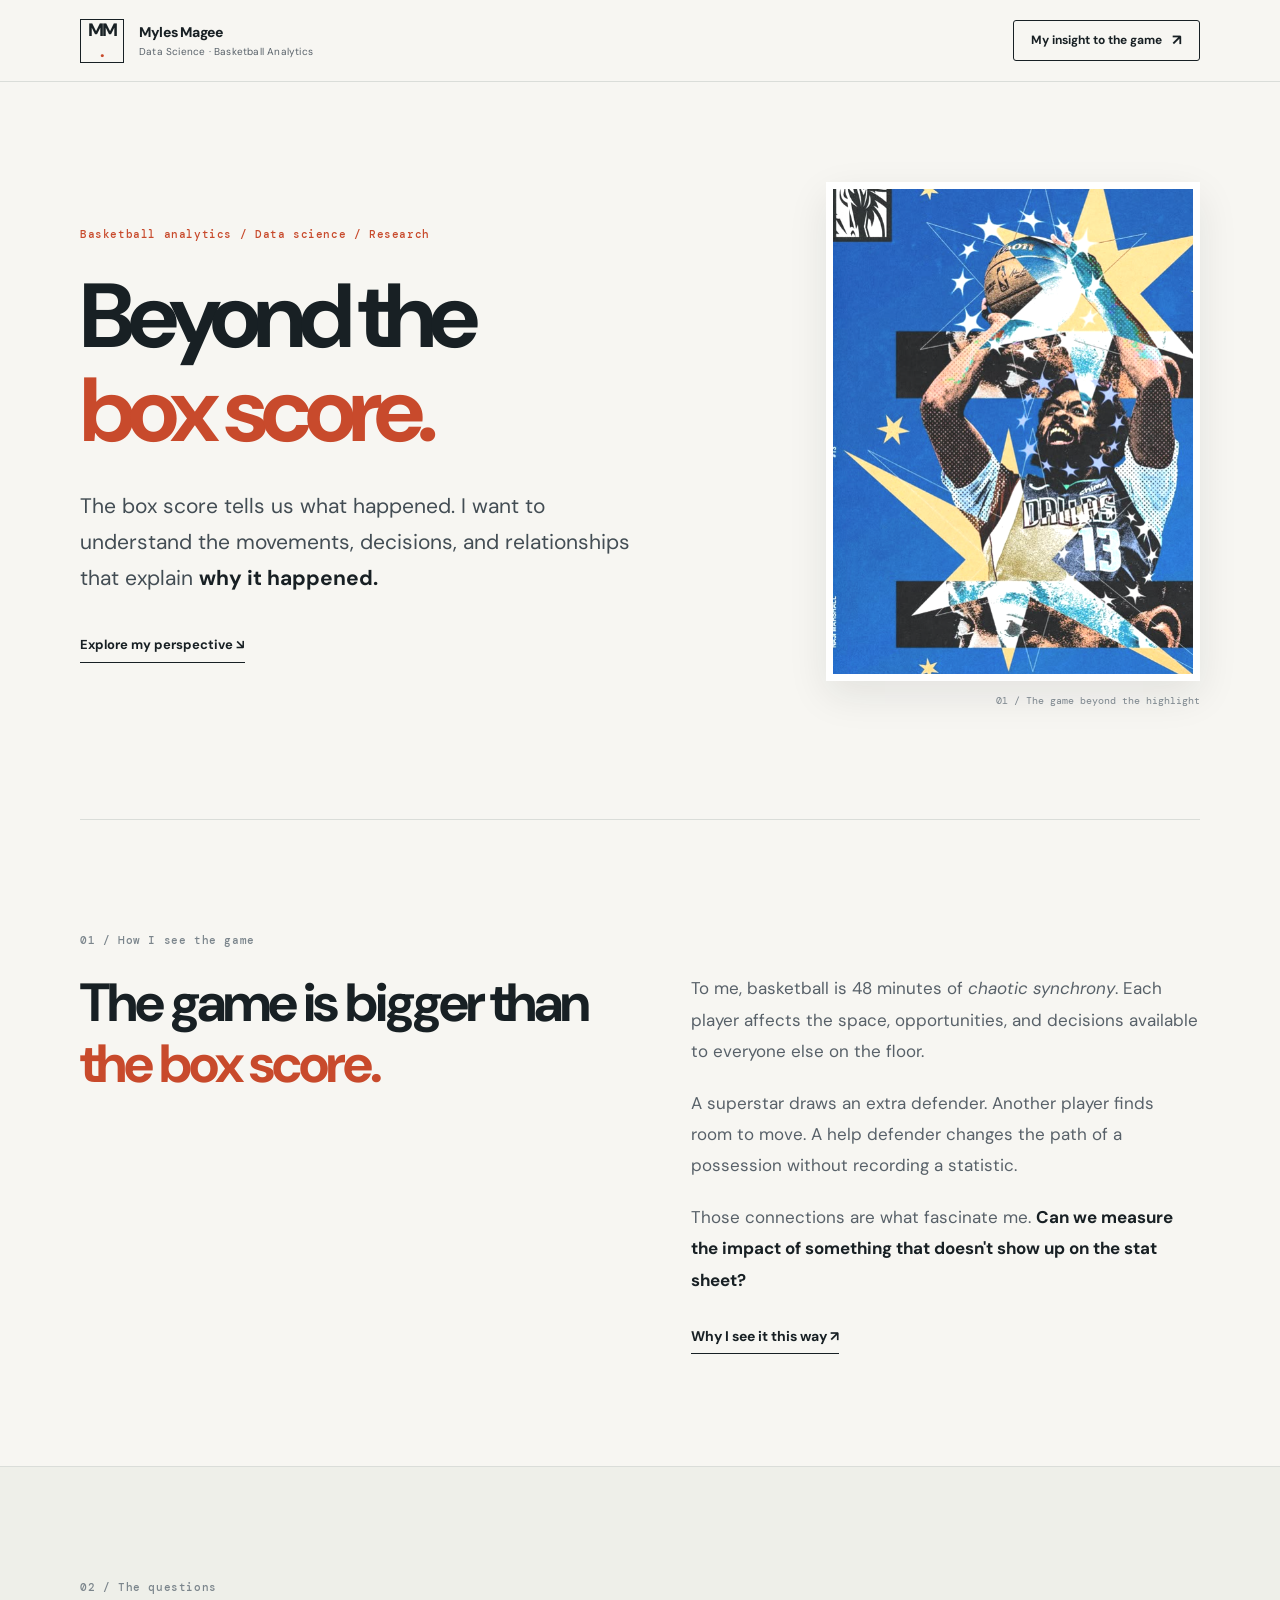
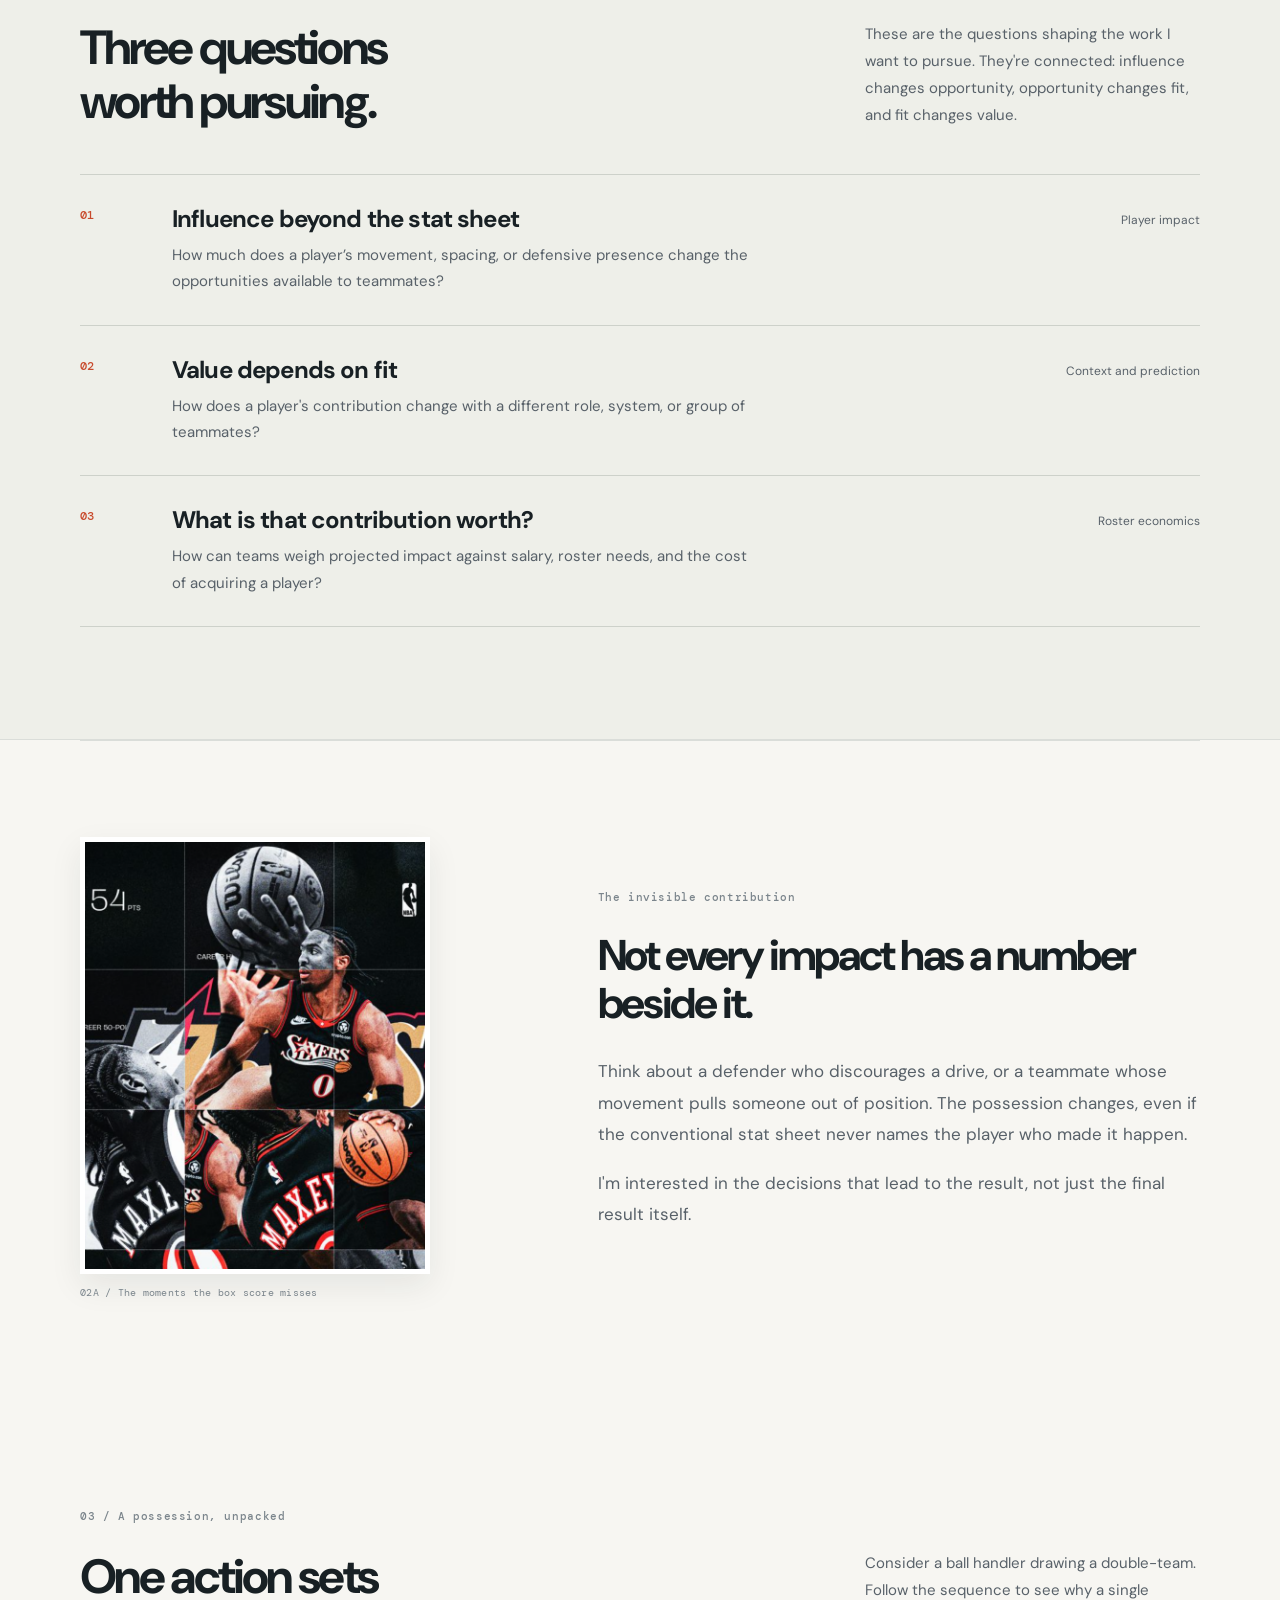
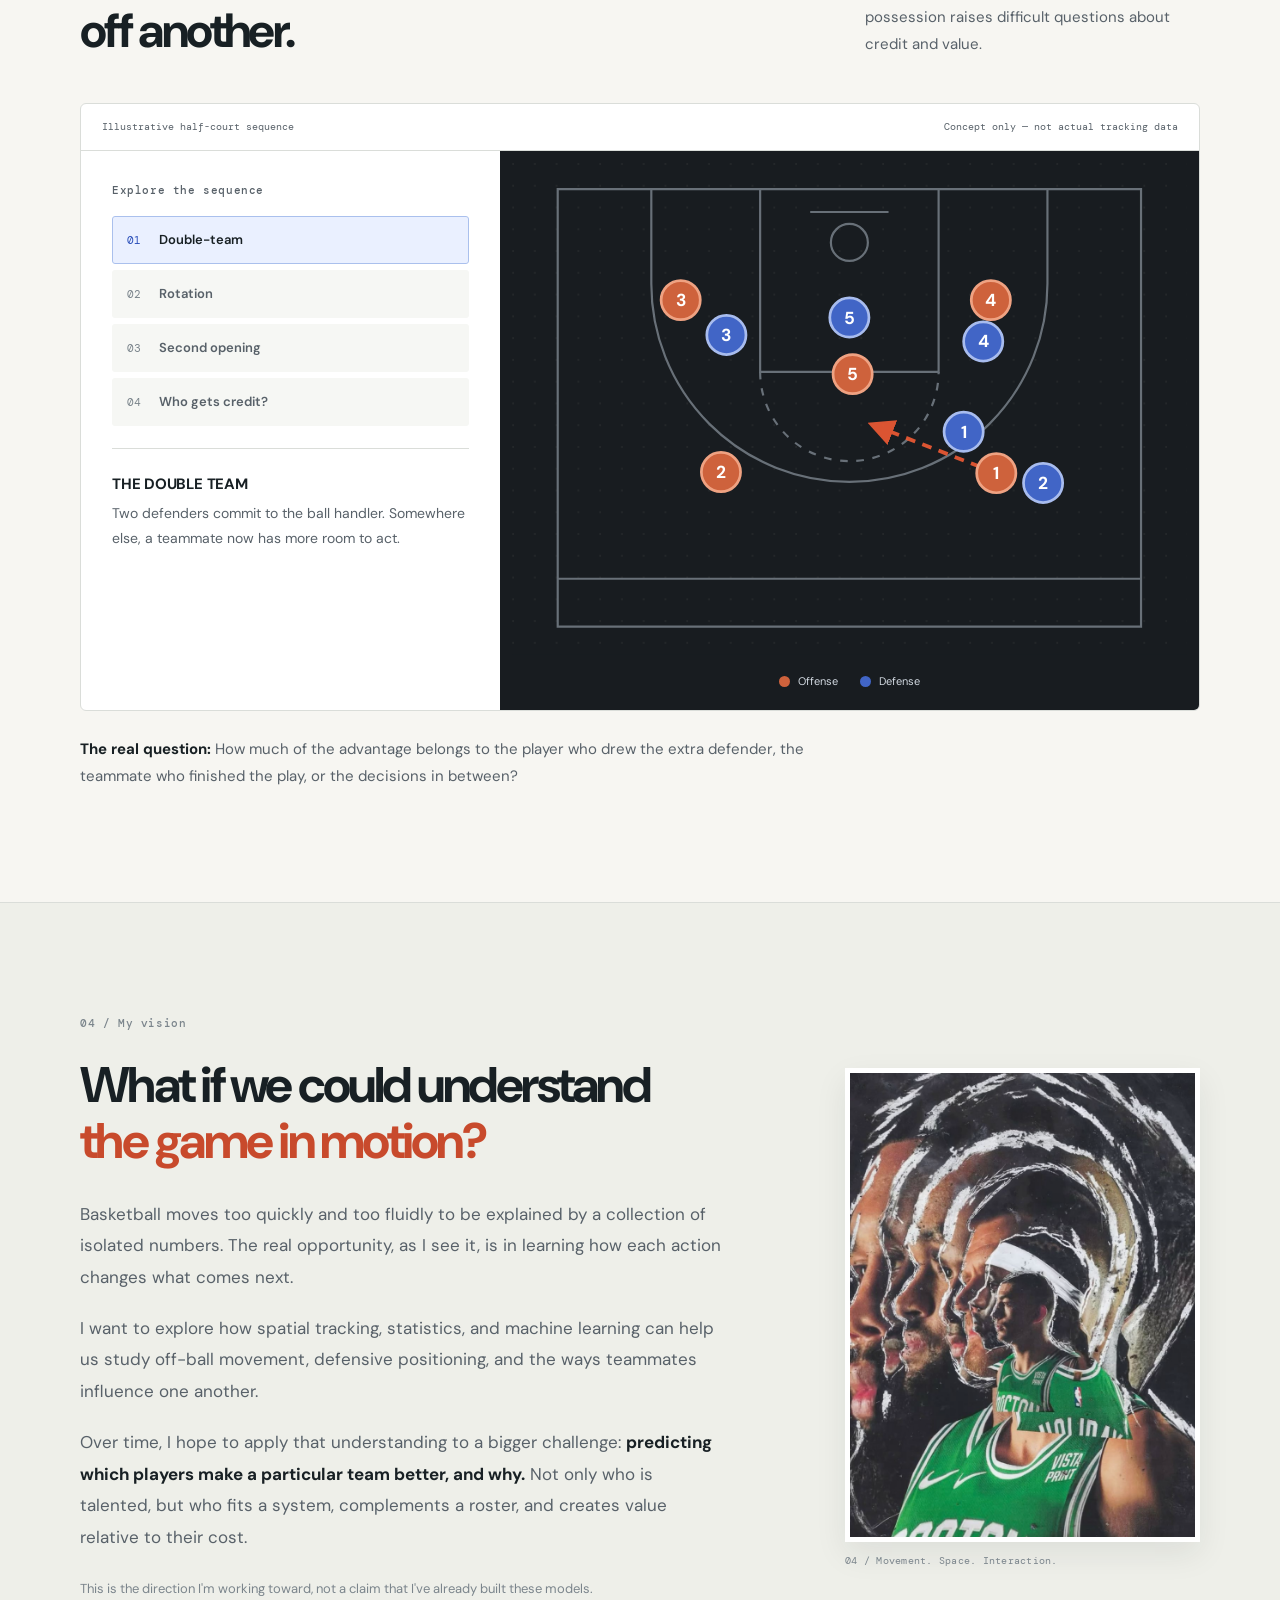
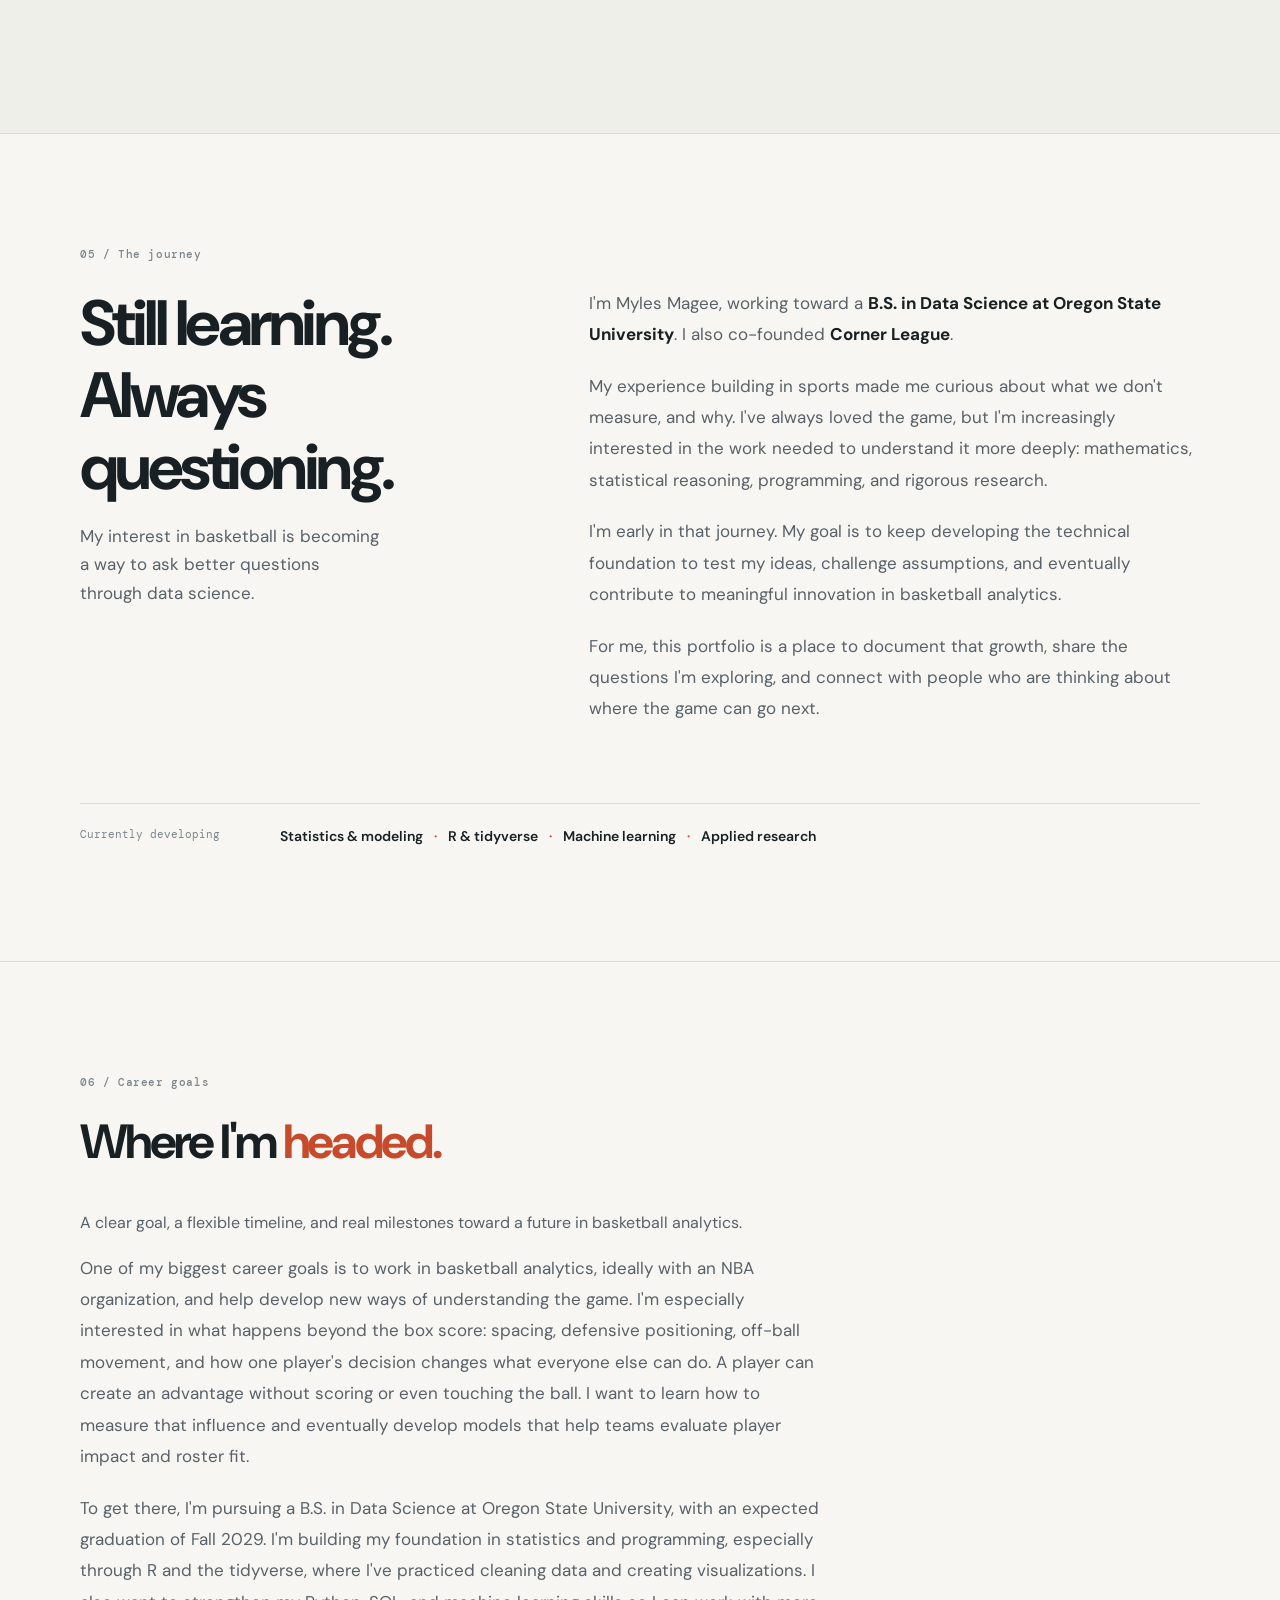
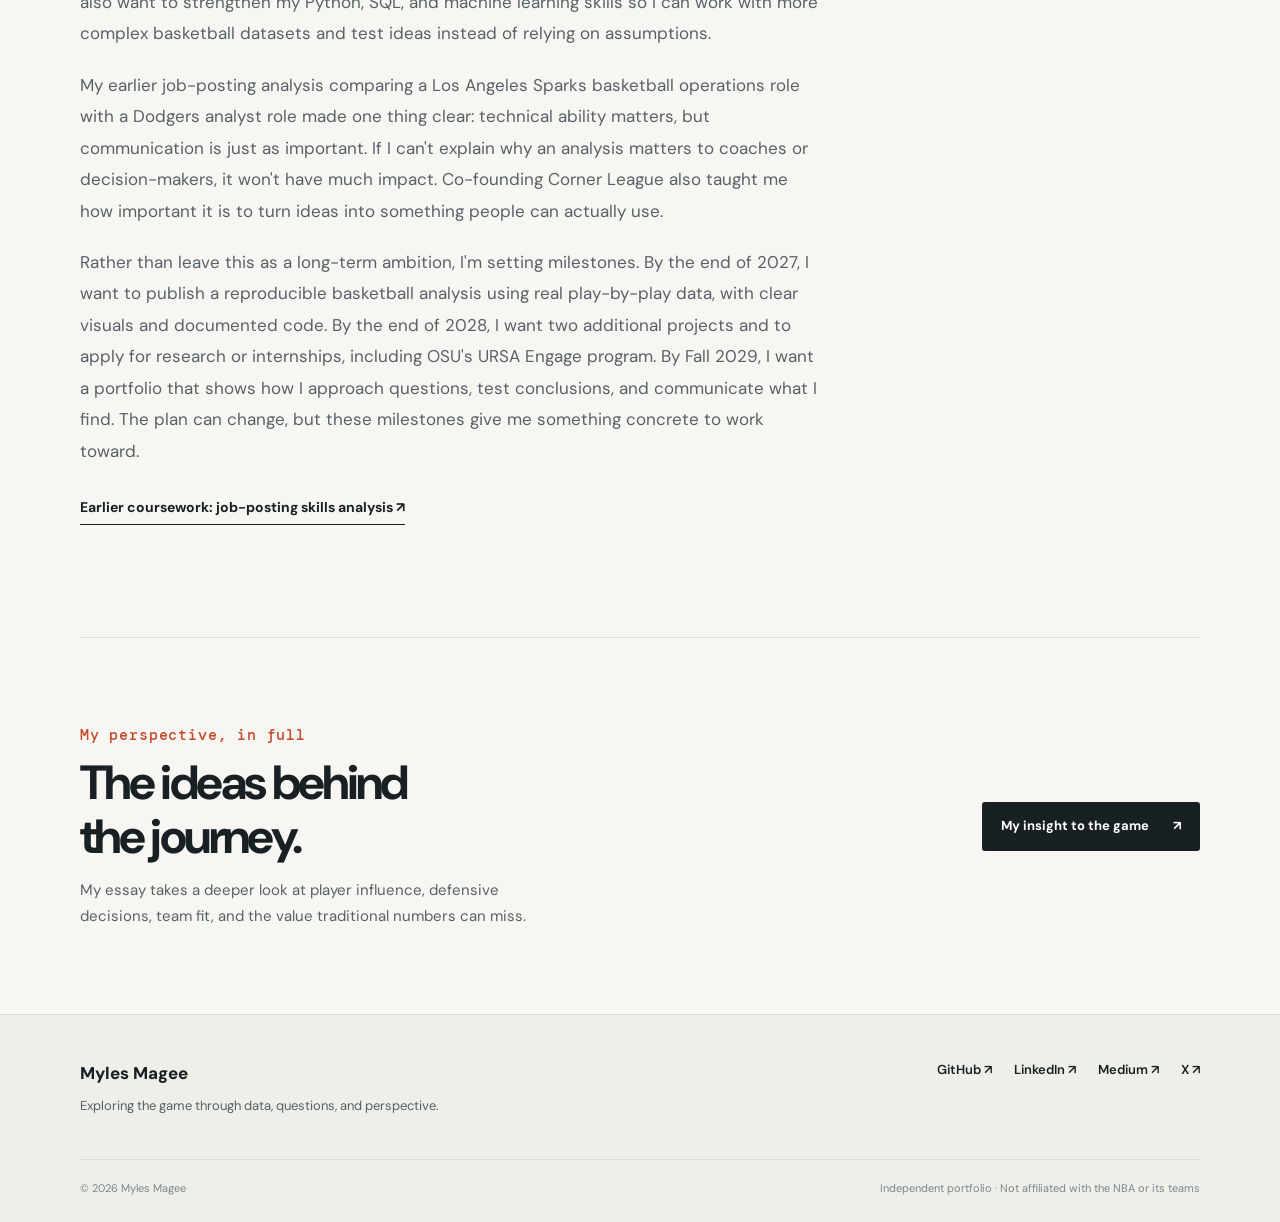
==== commit 223d2a2d: "Add career goals reflection and action plan" ====
--- a/index.html
+++ b/index.html
@@ -118,6 +118,22 @@
 </div>
 <div class="skills-strip"><span>Currently developing</span><p>Statistics &amp; modeling <span aria-hidden="true">·</span> R &amp; tidyverse <span aria-hidden="true">·</span> Machine learning <span aria-hidden="true">·</span> Applied research</p></div>
 </section>
+<section aria-labelledby="career-goals-title" class="section section-rule career-goals-section" id="career-goals">
+<div class="container career-goals-grid">
+  <div class="career-goals-intro">
+    <p class="section-label">06 / Career goals</p>
+    <h2 id="career-goals-title">Where I'm <span class="text-orange">headed.</span></h2>
+    <p class="career-goals-deck">A clear goal, a flexible timeline, and real milestones toward a future in basketball analytics.</p>
+  </div>
+  <div class="career-goals-body body-copy">
+    <p>One of my biggest career goals is to work in basketball analytics, ideally with an NBA organization, and help develop new ways of understanding the game. I'm especially interested in what happens beyond the box score: spacing, defensive positioning, off-ball movement, and how one player's decision changes what everyone else can do. A player can create an advantage without scoring or even touching the ball. I want to learn how to measure that influence and eventually develop models that help teams evaluate player impact and roster fit.</p>
+    <p>To get there, I'm pursuing a B.S. in Data Science at Oregon State University, with an expected graduation of Fall 2029. I'm building my foundation in statistics and programming, especially through R and the tidyverse, where I've practiced cleaning data and creating visualizations. I also want to strengthen my Python, SQL, and machine learning skills so I can work with more complex basketball datasets and test ideas instead of relying on assumptions.</p>
+    <p>My earlier job-posting analysis comparing a Los Angeles Sparks basketball operations role with a Dodgers analyst role made one thing clear: technical ability matters, but communication is just as important. If I can't explain why an analysis matters to coaches or decision-makers, it won't have much impact. Co-founding Corner League also taught me how important it is to turn ideas into something people can actually use.</p>
+    <p>Rather than leave this as a long-term ambition, I'm setting milestones. By the end of 2027, I want to publish a reproducible basketball analysis using real play-by-play data, with clear visuals and documented code. By the end of 2028, I want two additional projects and to apply for research or internships, including OSU's URSA Engage program. By Fall 2029, I want a portfolio that shows how I approach questions, test conclusions, and communicate what I find. The plan can change, but these milestones give me something concrete to work toward.</p>
+    <a class="inline-link career-goals-source" href="https://github.com/mylesanalytics/mm-portfolio/blob/main/job-posting-skills.md" target="_blank" rel="noopener noreferrer">Earlier coursework: job-posting skills analysis ↗</a>
+  </div>
+</div>
+</section>
 <section aria-labelledby="closing-title" class="closing container"><div><p class="eyebrow">My perspective, in full</p><h2 id="closing-title">The ideas behind<br/>the journey.</h2><p>My essay takes a deeper look at player influence, defensive decisions, team fit, and the value traditional numbers can miss.</p></div><a class="button-primary" href="philosophy.html">My insight to the game <span aria-hidden="true">↗</span></a></section>
 </main><footer class="site-footer">
 <div class="container footer-inner">
--- a/assets/style.css
+++ b/assets/style.css
@@ -39,8 +39,8 @@
 .site-nav a:hover { color: var(--ink); }
 .site-nav .nav-essay { padding: 10px 0 10px 16px; border-left: 1px solid var(--line); color: var(--ink); }
 .site-nav .nav-essay:hover { color: var(--orange); }
-.menu-toggle { display: none; border: 0; background: transparent; padding: 12px; cursor: pointer; }
-.menu-toggle span { display: block; width: 25px; height: 2px; background: var(--ink); margin: 6px 0; }
+
+
 
 /* Type scales, spacing, and links */
 .eyebrow, .section-label, .minor-label { font: 500 11px/1.6 var(--mono); letter-spacing: .055em; color: var(--orange); }
@@ -197,7 +197,7 @@
 @media (max-width: 760px) {
   .container { width: min(100% - 36px, 1120px); }
   .header-inner { min-height: 68px; }
-  .menu-toggle { display: block; }
+
   .site-nav { position: absolute; top: 100%; left: 0; right: 0; display: none; flex-direction: column; align-items: stretch; gap: 0; padding: 12px 20px 20px; background: var(--paper); border-bottom: 1px solid var(--line); box-shadow: 0 8px 20px rgb(0 0 0 / 5%); }
   .site-nav.open { display: flex; }
   .site-nav a, .site-nav .nav-essay { display: block; padding: 12px 4px; border-left: 0; font-size: 14px; }
@@ -257,3 +257,50 @@
   .player, .step-button, .button-primary { transition: none; }
 }
 
+
+/* Basketball vision edition: returning the photography without returning the noise */
+.site-nav { margin-left:auto; }
+.site-nav .nav-essay {
+  display:inline-flex;align-items:center;justify-content:center;gap:10px;
+  padding:11px 17px;border:1px solid var(--ink);border-radius:3px;
+  font-weight:700;font-size:12px;line-height:1.4;color:var(--ink);white-space:nowrap;
+}
+.site-nav .nav-essay:hover { color:var(--paper);background:var(--ink); }
+.site-nav .nav-essay span { font-size:15px;line-height:1; }
+
+/* Art is editorial context, not a full-bleed background or text overlay */
+.editorial-image { margin:0;min-width:0; }
+.editorial-image img { display:block;width:100%;height:auto;object-fit:cover;border:5px solid var(--surface);box-shadow:0 12px 30px rgb(24 32 36 / 8%); }
+.editorial-image figcaption { font:400 10px/1.5 var(--mono);letter-spacing:.025em;color:var(--subtle);padding-top:11px; }
+.image-story { display:grid;grid-template-columns:minmax(245px,.7fr) minmax(0,1fr);align-items:center;gap:clamp(50px,7.5vw,112px);border-top:1px solid var(--line);padding-block:96px; }
+.image-story-art { max-width:350px; }
+.image-story-art img { aspect-ratio:4 / 5;object-position:center 22%; }
+.image-story-copy h2 { font-size:clamp(30px,3.4vw,43px);max-width:560px;margin-bottom:28px; }
+.image-story-copy p:not(.section-label) {font-size:17px;line-height:1.86;max-width:58ch;margin-bottom:17px; }
+.vision-grid {display:grid;grid-template-columns:minmax(0,1.16fr) minmax(250px,.7fr);gap:clamp(52px,7vw,94px);align-items:center;}
+.vision-copy h2 {max-width:700px;font-size:clamp(33px,4vw,50px);margin-bottom:29px;}
+.vision-copy p:not(.section-label) {font-size:17px;max-width:62ch;line-height:1.85;margin-bottom:20px;}
+.vision-copy strong {color:var(--ink);}
+.vision-copy .vision-footnote {font-size:13px !important;color:var(--subtle);margin-top:24px;}
+.vision-art {max-width:355px;justify-self:end;}
+.vision-art img {aspect-ratio:3 / 4;object-position:center 40%;}
+.essay-image-break {width:min(100%,430px);margin:0 0 80px 0;}
+.essay-image-break img {display:block;width:100%;max-height:510px;object-fit:cover;object-position:center 20%;border:5px solid var(--surface);}
+.essay-image-break figcaption {font:400 10px/1.6 var(--mono);color:var(--subtle);margin-top:10px;letter-spacing:.03em;}
+
+@media(max-width:760px){
+  .site-nav {display:flex;position:static;flex-direction:row;align-items:center;width:auto;gap:0;margin-left:auto;padding:0;border:0;box-shadow:none;background:transparent;}
+  .site-nav .nav-essay {padding:11px 13px;font-size:12px;border:1px solid var(--ink);}
+  .image-story {grid-template-columns:1fr;gap:34px;padding-block:65px;}
+  .image-story-art {max-width:440px;}
+  .image-story-art img {aspect-ratio:5 / 4;object-position:center 38%;}
+  .vision-grid {grid-template-columns:1fr;gap:35px;}
+  .vision-art {justify-self:start;max-width:420px;}
+  .vision-art img {aspect-ratio:5 / 4;object-position:center 37%;}
+  .essay-image-break {margin-bottom:55px;max-width:380px;}
+}
+@media(max-width:520px){
+  .brand-label {display:none;}
+  .site-nav .nav-essay {font-size:11px;padding:11px 12px;}
+  .image-story-copy p:not(.section-label),.vision-copy p:not(.section-label) {font-size:16px;}
+}
